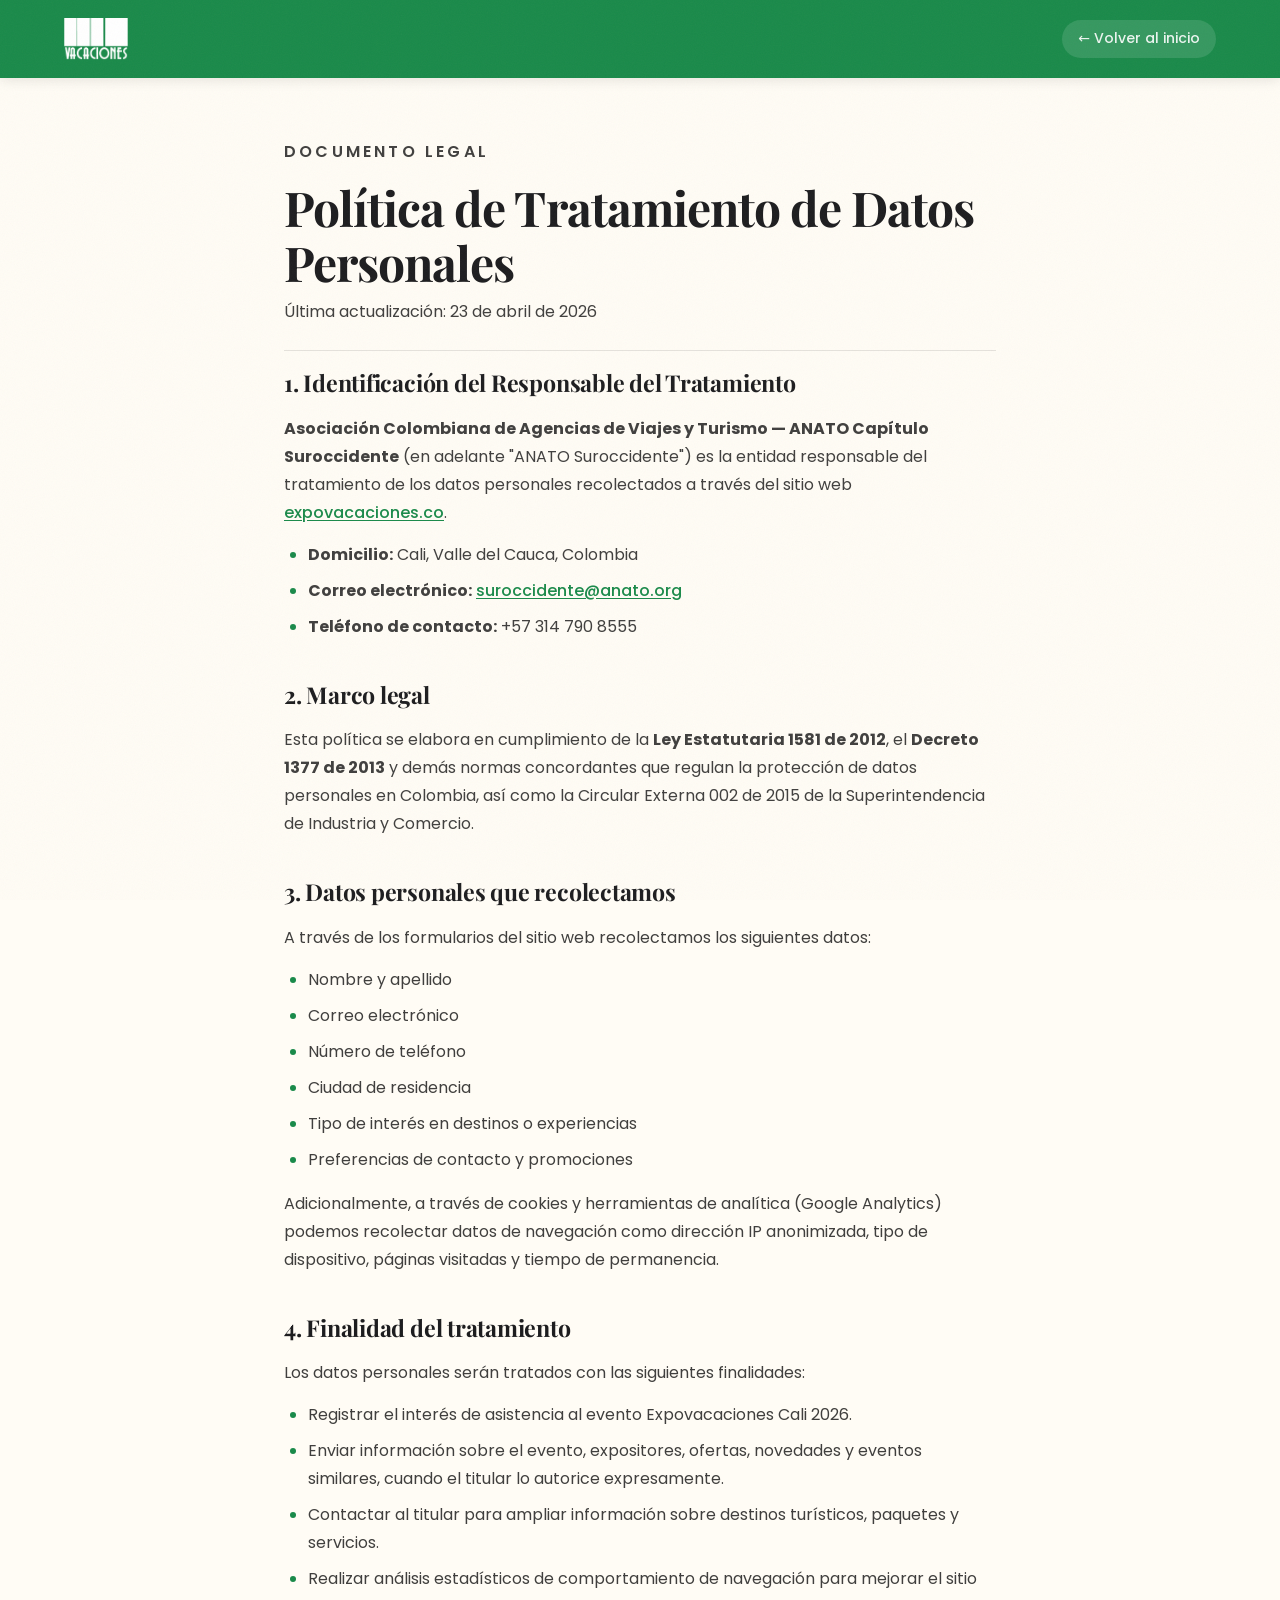
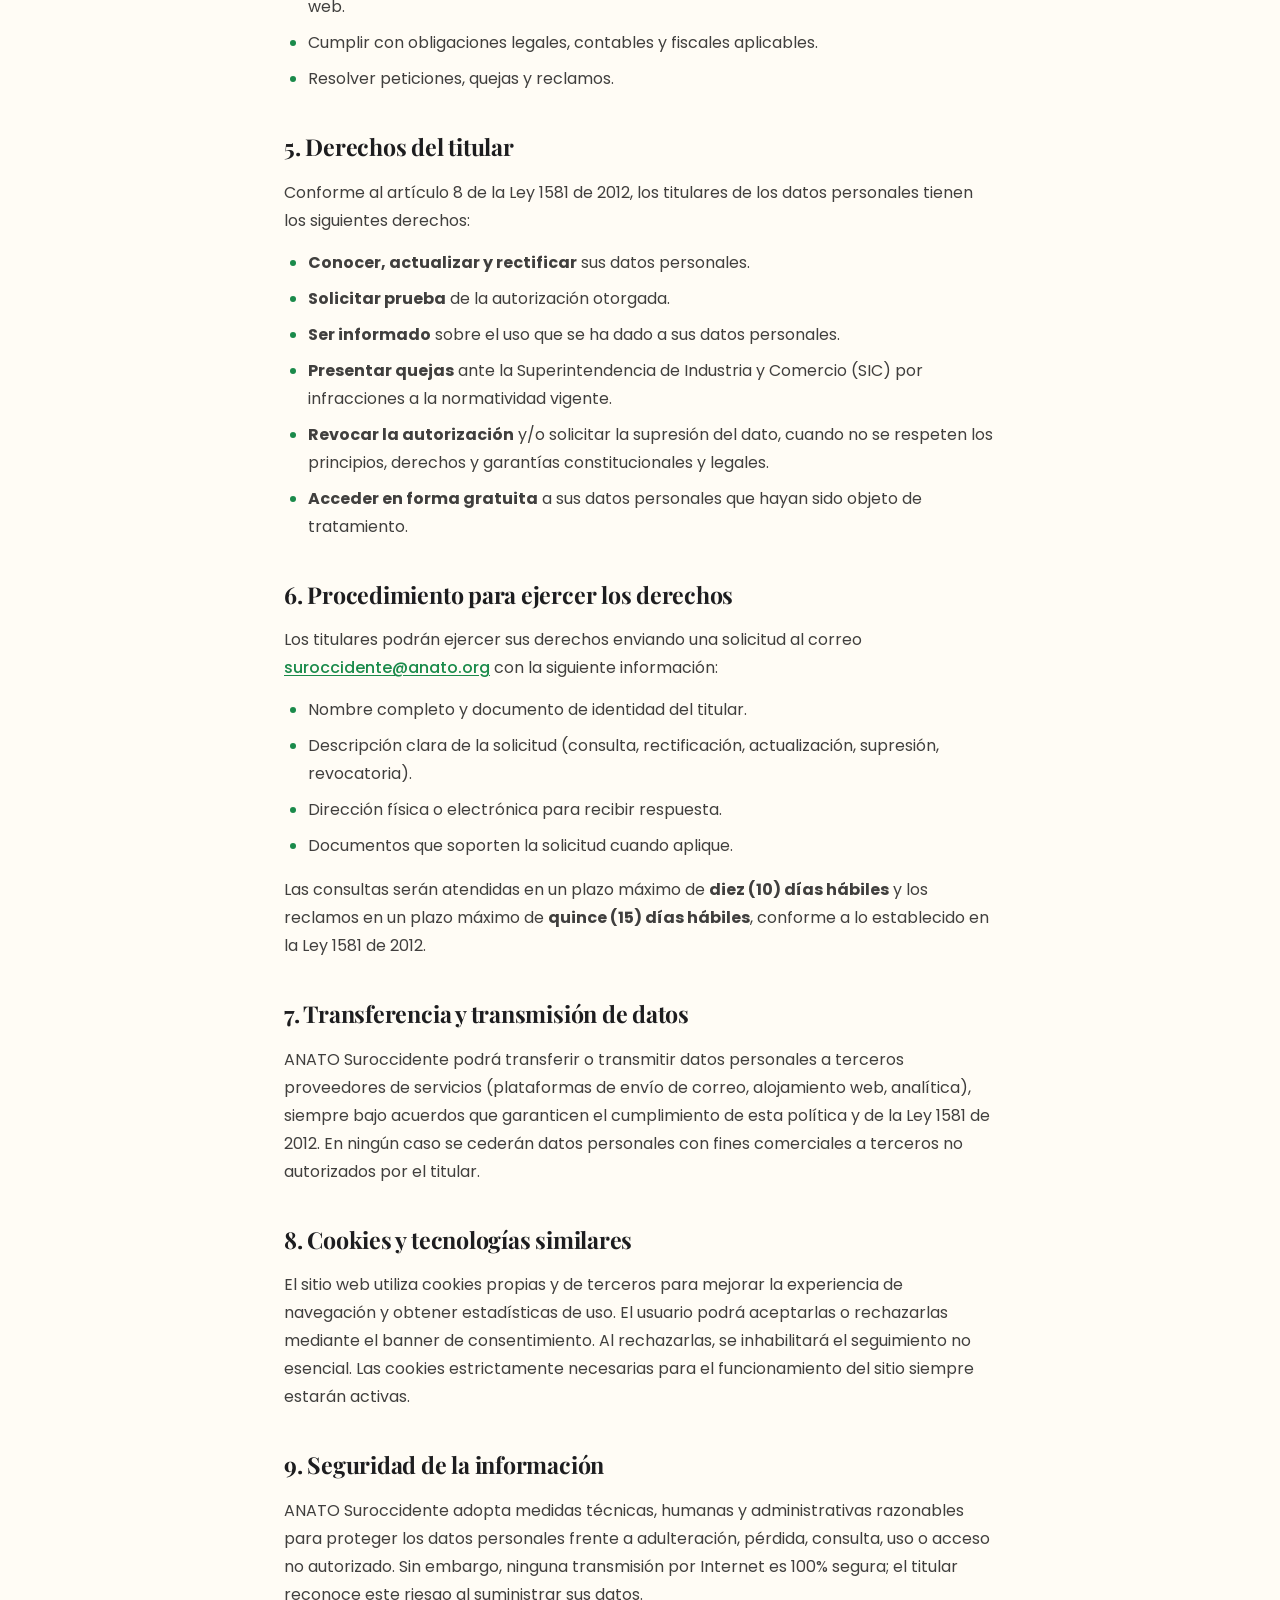
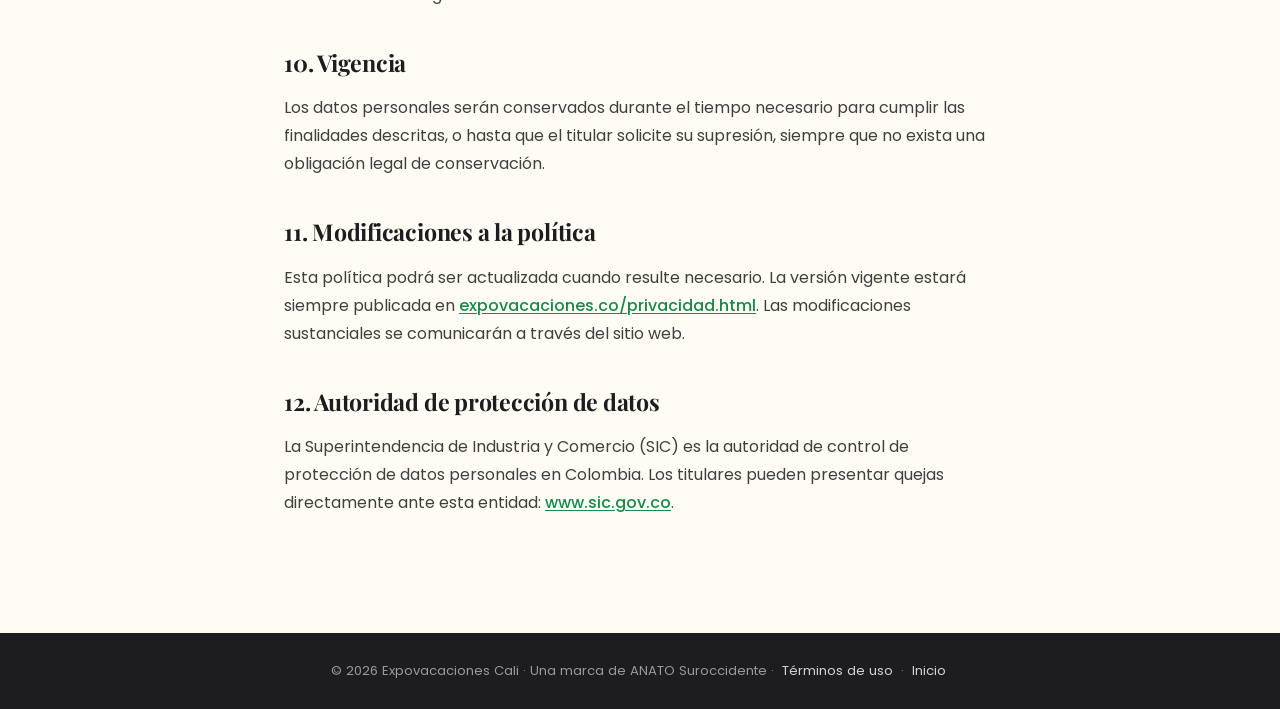
==== privacidad.html @ 3bdb22d4 "Commit 2/3: Páginas legales privacidad.html + terminos.html Páginas nuevas: - privacidad.html: Polít" ====
<!DOCTYPE html>
<html lang="es">
<head>
    <meta charset="UTF-8">
    <meta name="viewport" content="width=device-width, initial-scale=1.0">
    <title>Política de Privacidad · Expovacaciones Cali 2026</title>
    <meta name="description" content="Política de tratamiento de datos personales de Expovacaciones Cali 2026, conforme a la Ley 1581 de 2012 de Colombia.">
    <meta name="robots" content="index, follow">
    <link rel="canonical" href="https://expovacaciones.co/privacidad.html">
    <link rel="icon" type="image/png" href="assets/expovacaciones-logo.png">
    <link rel="preconnect" href="https://fonts.googleapis.com">
    <link rel="preconnect" href="https://fonts.gstatic.com" crossorigin>
    <link href="https://fonts.googleapis.com/css2?family=Poppins:wght@300;400;500;600;700;800&family=Playfair+Display:ital,wght@0,400;0,700;1,400&display=swap" rel="stylesheet">
    <link rel="stylesheet" href="styles.css">
</head>
<body class="legal-page">
    <header class="legal-header">
        <div class="container legal-header__inner">
            <a href="/" class="legal-header__logo">
                <picture>
                    <source srcset="assets/expovacaciones-logo-blanco.webp" type="image/webp">
                    <img src="assets/expovacaciones-logo-blanco.png" alt="Expovacaciones" height="48">
                </picture>
            </a>
            <a href="/" class="legal-header__back">← Volver al inicio</a>
        </div>
    </header>

    <main class="legal-main">
        <div class="container legal-container">
            <p class="legal-eyebrow">Documento legal</p>
            <h1>Política de Tratamiento de Datos Personales</h1>
            <p class="legal-updated">Última actualización: 23 de abril de 2026</p>

            <section>
                <h2>1. Identificación del Responsable del Tratamiento</h2>
                <p><strong>Asociación Colombiana de Agencias de Viajes y Turismo — ANATO Capítulo Suroccidente</strong> (en adelante "ANATO Suroccidente") es la entidad responsable del tratamiento de los datos personales recolectados a través del sitio web <a href="https://expovacaciones.co">expovacaciones.co</a>.</p>
                <ul class="legal-list">
                    <li><strong>Domicilio:</strong> Cali, Valle del Cauca, Colombia</li>
                    <li><strong>Correo electrónico:</strong> <a href="mailto:suroccidente@anato.org">suroccidente@anato.org</a></li>
                    <li><strong>Teléfono de contacto:</strong> +57 314 790 8555</li>
                </ul>
            </section>

            <section>
                <h2>2. Marco legal</h2>
                <p>Esta política se elabora en cumplimiento de la <strong>Ley Estatutaria 1581 de 2012</strong>, el <strong>Decreto 1377 de 2013</strong> y demás normas concordantes que regulan la protección de datos personales en Colombia, así como la Circular Externa 002 de 2015 de la Superintendencia de Industria y Comercio.</p>
            </section>

            <section>
                <h2>3. Datos personales que recolectamos</h2>
                <p>A través de los formularios del sitio web recolectamos los siguientes datos:</p>
                <ul class="legal-list">
                    <li>Nombre y apellido</li>
                    <li>Correo electrónico</li>
                    <li>Número de teléfono</li>
                    <li>Ciudad de residencia</li>
                    <li>Tipo de interés en destinos o experiencias</li>
                    <li>Preferencias de contacto y promociones</li>
                </ul>
                <p>Adicionalmente, a través de cookies y herramientas de analítica (Google Analytics) podemos recolectar datos de navegación como dirección IP anonimizada, tipo de dispositivo, páginas visitadas y tiempo de permanencia.</p>
            </section>

            <section>
                <h2>4. Finalidad del tratamiento</h2>
                <p>Los datos personales serán tratados con las siguientes finalidades:</p>
                <ul class="legal-list">
                    <li>Registrar el interés de asistencia al evento Expovacaciones Cali 2026.</li>
                    <li>Enviar información sobre el evento, expositores, ofertas, novedades y eventos similares, cuando el titular lo autorice expresamente.</li>
                    <li>Contactar al titular para ampliar información sobre destinos turísticos, paquetes y servicios.</li>
                    <li>Realizar análisis estadísticos de comportamiento de navegación para mejorar el sitio web.</li>
                    <li>Cumplir con obligaciones legales, contables y fiscales aplicables.</li>
                    <li>Resolver peticiones, quejas y reclamos.</li>
                </ul>
            </section>

            <section>
                <h2>5. Derechos del titular</h2>
                <p>Conforme al artículo 8 de la Ley 1581 de 2012, los titulares de los datos personales tienen los siguientes derechos:</p>
                <ul class="legal-list">
                    <li><strong>Conocer, actualizar y rectificar</strong> sus datos personales.</li>
                    <li><strong>Solicitar prueba</strong> de la autorización otorgada.</li>
                    <li><strong>Ser informado</strong> sobre el uso que se ha dado a sus datos personales.</li>
                    <li><strong>Presentar quejas</strong> ante la Superintendencia de Industria y Comercio (SIC) por infracciones a la normatividad vigente.</li>
                    <li><strong>Revocar la autorización</strong> y/o solicitar la supresión del dato, cuando no se respeten los principios, derechos y garantías constitucionales y legales.</li>
                    <li><strong>Acceder en forma gratuita</strong> a sus datos personales que hayan sido objeto de tratamiento.</li>
                </ul>
            </section>

            <section>
                <h2>6. Procedimiento para ejercer los derechos</h2>
                <p>Los titulares podrán ejercer sus derechos enviando una solicitud al correo <a href="mailto:suroccidente@anato.org">suroccidente@anato.org</a> con la siguiente información:</p>
                <ul class="legal-list">
                    <li>Nombre completo y documento de identidad del titular.</li>
                    <li>Descripción clara de la solicitud (consulta, rectificación, actualización, supresión, revocatoria).</li>
                    <li>Dirección física o electrónica para recibir respuesta.</li>
                    <li>Documentos que soporten la solicitud cuando aplique.</li>
                </ul>
                <p>Las consultas serán atendidas en un plazo máximo de <strong>diez (10) días hábiles</strong> y los reclamos en un plazo máximo de <strong>quince (15) días hábiles</strong>, conforme a lo establecido en la Ley 1581 de 2012.</p>
            </section>

            <section>
                <h2>7. Transferencia y transmisión de datos</h2>
                <p>ANATO Suroccidente podrá transferir o transmitir datos personales a terceros proveedores de servicios (plataformas de envío de correo, alojamiento web, analítica), siempre bajo acuerdos que garanticen el cumplimiento de esta política y de la Ley 1581 de 2012. En ningún caso se cederán datos personales con fines comerciales a terceros no autorizados por el titular.</p>
            </section>

            <section>
                <h2>8. Cookies y tecnologías similares</h2>
                <p>El sitio web utiliza cookies propias y de terceros para mejorar la experiencia de navegación y obtener estadísticas de uso. El usuario podrá aceptarlas o rechazarlas mediante el banner de consentimiento. Al rechazarlas, se inhabilitará el seguimiento no esencial. Las cookies estrictamente necesarias para el funcionamiento del sitio siempre estarán activas.</p>
            </section>

            <section>
                <h2>9. Seguridad de la información</h2>
                <p>ANATO Suroccidente adopta medidas técnicas, humanas y administrativas razonables para proteger los datos personales frente a adulteración, pérdida, consulta, uso o acceso no autorizado. Sin embargo, ninguna transmisión por Internet es 100% segura; el titular reconoce este riesgo al suministrar sus datos.</p>
            </section>

            <section>
                <h2>10. Vigencia</h2>
                <p>Los datos personales serán conservados durante el tiempo necesario para cumplir las finalidades descritas, o hasta que el titular solicite su supresión, siempre que no exista una obligación legal de conservación.</p>
            </section>

            <section>
                <h2>11. Modificaciones a la política</h2>
                <p>Esta política podrá ser actualizada cuando resulte necesario. La versión vigente estará siempre publicada en <a href="https://expovacaciones.co/privacidad.html">expovacaciones.co/privacidad.html</a>. Las modificaciones sustanciales se comunicarán a través del sitio web.</p>
            </section>

            <section>
                <h2>12. Autoridad de protección de datos</h2>
                <p>La Superintendencia de Industria y Comercio (SIC) es la autoridad de control de protección de datos personales en Colombia. Los titulares pueden presentar quejas directamente ante esta entidad: <a href="https://www.sic.gov.co" target="_blank" rel="noopener">www.sic.gov.co</a>.</p>
            </section>
        </div>
    </main>

    <footer class="legal-footer">
        <div class="container">
            <p>&copy; 2026 Expovacaciones Cali · Una marca de ANATO Suroccidente · <a href="terminos.html">Términos de uso</a> · <a href="/">Inicio</a></p>
        </div>
    </footer>
</body>
</html>
---- styles.css ----
/* ============================================
   EXPOVACACIONES CALI 2026
   Brand Colors: #2c3d6b #f9167e #eab818 #545453
   ============================================ */

:root {
    /* ExpoVacaciones 2026 Brand Palette — Tropical, vibrant, vacation-inspired */
    --brand-azul: #2c3d6b;
    --brand-magenta: #f9167e;
    --brand-amarillo: #eab818;
    --brand-gris: #545453;
    --brand-verde: #1a8a4a;
    --brand-naranja: #F28C28;
    /* Functional aliases */
    --midnight: #1A1A1C;
    --midnight-light: #2C2C2E;
    --gold: var(--brand-amarillo);
    --gold-light: #f0cc4a;
    --gold-dark: #c99a10;
    --magenta: var(--brand-magenta);
    --magenta-dark: #d01068;
    --coral: var(--brand-naranja);
    --ocean-blue: var(--brand-azul);
    --turquoise: #30D5C8;
    --sunset-orange: var(--brand-naranja);
    --verde: var(--brand-verde);
    --verde-dark: #14703c;
    --verde-light: #22a85c;
    --gris: rgba(0,0,0,0.55);
    --gris-light: rgba(0,0,0,0.35);
    /* Legacy aliases */
    --azul: var(--brand-azul);
    --azul-dark: #1e2c52;
    --azul-light: #3d5290;
    --amarillo: var(--brand-amarillo);
    --amarillo-dark: var(--gold-dark);
    --teal: var(--turquoise);
    --teal-dark: #28B5A9;
    --teal-light: #5CE6DA;
    --sand: #FFF8EE;
    --sand-dark: #F5EDE3;
    --ocean: var(--brand-azul);
    --ocean-light: var(--azul-light);
    --seafoam: #F0F4F3;
    --palm: var(--verde);
    --sunset: var(--brand-naranja);
    --lagoon: var(--ocean-blue);
    --tropics: var(--brand-azul);
    /* Base */
    --blanco: #FFFFFF;
    --offwhite: #FFFCF5;
    --cream: #FFFDF8;
    --negro: #1D1D1F;
    --radius: 16px;
    --radius-lg: 20px;
    --shadow: 0 1px 3px rgba(0,0,0,0.08), 0 1px 2px rgba(0,0,0,0.04);
    --shadow-lg: 0 4px 12px rgba(0,0,0,0.08), 0 1px 3px rgba(0,0,0,0.04);
    --shadow-xl: 0 12px 40px rgba(0,0,0,0.12), 0 4px 12px rgba(0,0,0,0.06);
    --transition: 0.3s cubic-bezier(0.25, 0.1, 0.25, 1);
    --transition-spring: 0.5s cubic-bezier(0.175, 0.885, 0.32, 1.275);
    --glass-bg: rgba(255, 255, 255, 0.72);
    --glass-border: 0.5px solid rgba(255, 255, 255, 0.18);
    --glass-blur: blur(20px) saturate(180%);
    --glass-dark: rgba(30, 30, 30, 0.72);
    --glow-magenta: 0 0 20px rgba(249, 22, 126, 0.3);
    --glow-teal: 0 0 20px rgba(48, 213, 200, 0.3);
}

/* RESET */
*, *::before, *::after {
    margin: 0;
    padding: 0;
    box-sizing: border-box;
}

html {
    scroll-padding-top: 80px;
}

/* ===== Typing animation (slogan) ===== */
.typing {
    position: relative;
}

.typing-cursor {
    display: inline-block;
    margin-left: 3px;
    font-weight: 300;
    color: currentColor;
    animation: cursorBlink 0.9s steps(2, start) infinite;
}

.typing-cursor--done {
    animation: cursorBlink 0.9s steps(2, start) infinite;
    opacity: 0.65;
}

@keyframes cursorBlink {
    to { opacity: 0; }
}

/* ===== Split text letter reveal ===== */
.split-char {
    display: inline-block;
    opacity: 0;
    transform: translateY(0.5em);
    filter: blur(6px);
    transition: opacity 0.55s cubic-bezier(0.22, 1, 0.36, 1),
                transform 0.7s cubic-bezier(0.22, 1, 0.36, 1),
                filter 0.4s ease;
    will-change: opacity, transform, filter;
}

.split-char.split-space {
    width: 0.25em;
}

.split-ready .split-char.visible {
    opacity: 1;
    transform: translateY(0) rotateX(0);
    filter: blur(0);
}

@media (prefers-reduced-motion: reduce) {
    .split-char {
        opacity: 1 !important;
        transform: none !important;
        filter: none !important;
    }
}

/* ===== Clip-path image reveal on scroll ===== */
.clip-reveal {
    clip-path: polygon(0 100%, 100% 100%, 100% 100%, 0 100%);
    transition: clip-path 1s cubic-bezier(0.76, 0, 0.24, 1);
}

.clip-reveal.visible {
    clip-path: polygon(0 0, 100% 0, 100% 100%, 0 100%);
}

@media (prefers-reduced-motion: reduce) {
    .clip-reveal { clip-path: none; }
}

/* ===== Testimonials ===== */
.testimonials {
    padding: 120px 0;
    background: linear-gradient(180deg, #fcfaf5 0%, #f9f3e9 100%);
    position: relative;
    overflow: hidden;
}

.testimonials::before {
    content: '';
    position: absolute;
    top: -20%;
    left: -10%;
    width: 500px;
    height: 500px;
    background: radial-gradient(circle, rgba(26, 138, 74, 0.06) 0%, transparent 65%);
    border-radius: 50%;
    pointer-events: none;
}

.testimonials::after {
    content: '';
    position: absolute;
    bottom: -20%;
    right: -10%;
    width: 500px;
    height: 500px;
    background: radial-gradient(circle, rgba(249, 22, 126, 0.05) 0%, transparent 65%);
    border-radius: 50%;
    pointer-events: none;
}

.testimonials .section-header__title em {
    font-family: 'Playfair Display', serif;
    font-style: italic;
    font-weight: 700;
    color: var(--brand-verde);
}

.testimonials__grid {
    display: grid;
    grid-template-columns: repeat(3, 1fr);
    gap: 28px;
    max-width: 1100px;
    margin: 0 auto;
}

.testimonial {
    background: #fff;
    border: 0.5px solid rgba(0, 0, 0, 0.05);
    border-radius: var(--radius-lg);
    padding: 32px;
    box-shadow: 0 4px 24px rgba(0, 0, 0, 0.04);
    display: flex;
    flex-direction: column;
    gap: 20px;
    position: relative;
    transition: transform 0.35s ease, box-shadow 0.35s ease;
}

.testimonial:hover {
    transform: translateY(-6px);
    box-shadow: 0 16px 50px rgba(0, 0, 0, 0.1);
}

.testimonial--featured {
    background: linear-gradient(165deg, var(--brand-verde) 0%, #14703c 100%);
    color: #fff;
    border: none;
    box-shadow: 0 12px 40px rgba(26, 138, 74, 0.25);
}

.testimonial--featured .testimonial__quote {
    color: rgba(255, 255, 255, 0.95);
}

.testimonial--featured .testimonial__info strong {
    color: #fff;
}

.testimonial--featured .testimonial__info span {
    color: rgba(255, 255, 255, 0.7);
}

.testimonial__stars {
    display: flex;
    gap: 2px;
    color: var(--brand-amarillo);
}

.testimonial--featured .testimonial__stars {
    color: #ffd84a;
}

.testimonial__quote {
    font-family: 'Playfair Display', serif;
    font-size: 1.08rem;
    line-height: 1.55;
    color: var(--negro);
    font-weight: 400;
    flex: 1;
    font-style: italic;
    position: relative;
}

.testimonial__quote::before {
    content: '"';
    font-size: 3.5rem;
    line-height: 0.8;
    color: var(--brand-verde);
    position: absolute;
    top: -10px;
    left: -6px;
    opacity: 0.25;
    font-family: 'Playfair Display', serif;
}

.testimonial--featured .testimonial__quote::before {
    color: var(--brand-amarillo);
    opacity: 0.4;
}

.testimonial__author {
    display: flex;
    align-items: center;
    gap: 14px;
    padding-top: 18px;
    border-top: 0.5px solid rgba(0, 0, 0, 0.08);
}

.testimonial--featured .testimonial__author {
    border-top-color: rgba(255, 255, 255, 0.18);
}

.testimonial__avatar {
    flex-shrink: 0;
    width: 48px;
    height: 48px;
    border-radius: 50%;
    display: inline-flex;
    align-items: center;
    justify-content: center;
    color: #fff;
    font-weight: 700;
    font-size: 1rem;
    letter-spacing: 0.02em;
    box-shadow: 0 2px 8px rgba(0, 0, 0, 0.15);
}

.testimonial__info {
    display: flex;
    flex-direction: column;
    gap: 2px;
}

.testimonial__info strong {
    font-size: 0.95rem;
    font-weight: 700;
    color: var(--negro);
    letter-spacing: -0.01em;
}

.testimonial__info span {
    font-size: 0.8rem;
    color: var(--gris);
}

@media (max-width: 1024px) {
    .testimonials {
        padding: 80px 0;
    }
    .testimonials__grid {
        grid-template-columns: 1fr;
        max-width: 540px;
        gap: 20px;
    }
}

@media (max-width: 480px) {
    .testimonials {
        padding: 60px 0;
    }
    .testimonial {
        padding: 24px 22px;
    }
    .testimonial__quote {
        font-size: 1rem;
    }
}

/* ===== Lightbox (gallery zoom) ===== */
.lightbox {
    position: fixed;
    inset: 0;
    z-index: 10001;
    background: rgba(10, 12, 20, 0.92);
    backdrop-filter: blur(16px) saturate(150%);
    -webkit-backdrop-filter: blur(16px) saturate(150%);
    display: flex;
    align-items: center;
    justify-content: center;
    opacity: 0;
    pointer-events: none;
    transition: opacity 0.35s cubic-bezier(0.22, 1, 0.36, 1);
}

.lightbox.open {
    opacity: 1;
    pointer-events: auto;
}

.lightbox__content {
    max-width: 92vw;
    max-height: 82vh;
    display: flex;
    align-items: center;
    justify-content: center;
}

.lightbox__image {
    max-width: 100%;
    max-height: 82vh;
    width: auto;
    height: auto;
    display: block;
    border-radius: 8px;
    box-shadow: 0 24px 80px rgba(0, 0, 0, 0.5);
    opacity: 0;
    transform: scale(0.96);
    transition: opacity 0.35s ease, transform 0.4s cubic-bezier(0.22, 1, 0.36, 1);
}

.lightbox.open .lightbox__image {
    opacity: 1;
    transform: scale(1);
}

.lightbox__close,
.lightbox__nav {
    position: absolute;
    background: rgba(255, 255, 255, 0.12);
    backdrop-filter: blur(12px);
    -webkit-backdrop-filter: blur(12px);
    border: 0.5px solid rgba(255, 255, 255, 0.18);
    color: #fff;
    border-radius: 50%;
    display: inline-flex;
    align-items: center;
    justify-content: center;
    cursor: pointer;
    transition: background 0.2s ease, transform 0.2s ease;
    padding: 0;
}

.lightbox__close:hover,
.lightbox__nav:hover {
    background: rgba(255, 255, 255, 0.22);
    transform: scale(1.08);
}

.lightbox__close {
    top: 20px;
    right: 20px;
    width: 48px;
    height: 48px;
}

.lightbox__nav {
    top: 50%;
    transform: translateY(-50%);
    width: 56px;
    height: 56px;
}

.lightbox__nav:hover {
    transform: translateY(-50%) scale(1.08);
}

.lightbox__nav--prev { left: 24px; }
.lightbox__nav--next { right: 24px; }

.lightbox__counter {
    position: absolute;
    bottom: 24px;
    left: 50%;
    transform: translateX(-50%);
    color: rgba(255, 255, 255, 0.75);
    font-size: 0.85rem;
    font-weight: 500;
    letter-spacing: 0.05em;
    padding: 8px 16px;
    background: rgba(255, 255, 255, 0.08);
    border-radius: 100px;
    backdrop-filter: blur(12px);
    -webkit-backdrop-filter: blur(12px);
}

.gallery__item {
    cursor: zoom-in;
}

@media (max-width: 768px) {
    .lightbox__close {
        top: 16px;
        right: 16px;
        width: 42px;
        height: 42px;
    }
    .lightbox__nav {
        width: 44px;
        height: 44px;
    }
    .lightbox__nav--prev { left: 12px; }
    .lightbox__nav--next { right: 12px; }
    .lightbox__counter {
        bottom: 16px;
        font-size: 0.78rem;
    }
}

/* ===== Sticky CTA bottom bar (mobile only) ===== */
.sticky-cta {
    position: fixed;
    bottom: 0;
    left: 0;
    right: 0;
    padding: 10px 12px calc(10px + env(safe-area-inset-bottom, 0px));
    background: rgba(255, 255, 255, 0.96);
    backdrop-filter: blur(24px) saturate(180%);
    -webkit-backdrop-filter: blur(24px) saturate(180%);
    border-top: 0.5px solid rgba(0, 0, 0, 0.08);
    box-shadow: 0 -6px 24px rgba(0, 0, 0, 0.08);
    display: flex;
    gap: 10px;
    z-index: 998;
    transform: translateY(100%);
    transition: transform 0.4s cubic-bezier(0.22, 1, 0.36, 1);
}

.sticky-cta.visible {
    transform: translateY(0);
}

.sticky-cta__primary {
    flex: 1;
    display: inline-flex;
    align-items: center;
    justify-content: center;
    gap: 8px;
    padding: 14px 18px;
    background: var(--brand-verde);
    color: #fff;
    font-weight: 700;
    font-size: 0.95rem;
    border-radius: 980px;
    letter-spacing: -0.01em;
    box-shadow: 0 4px 14px rgba(26, 138, 74, 0.35);
    transition: transform 0.15s ease;
}

.sticky-cta__primary:active {
    transform: scale(0.97);
}

.sticky-cta__wa {
    flex-shrink: 0;
    width: 48px;
    height: 48px;
    display: inline-flex;
    align-items: center;
    justify-content: center;
    background: #25D366;
    color: #fff;
    border-radius: 50%;
    transition: transform 0.15s ease;
    box-shadow: 0 4px 14px rgba(37, 211, 102, 0.35);
}

.sticky-cta__wa:active {
    transform: scale(0.92);
}

@media (min-width: 1024px) {
    .sticky-cta { display: none; }
}

/* Hide WhatsApp float when sticky bar is visible (mobile) */
@media (max-width: 1023px) {
    body.sticky-cta-active .whatsapp-float {
        transform: scale(0);
        opacity: 0;
        pointer-events: none;
    }
}

/* ===== Stories: Sticky Scroll Storytelling ===== */
.stories {
    padding: 120px 0;
    background: linear-gradient(180deg, #fcfaf5 0%, #f7f2e8 50%, #f2ede0 100%);
    position: relative;
    overflow: hidden;
}

.stories::before {
    content: '';
    position: absolute;
    top: -30%;
    right: -10%;
    width: 600px;
    height: 600px;
    background: radial-gradient(circle, rgba(242, 140, 40, 0.08) 0%, transparent 65%);
    border-radius: 50%;
    pointer-events: none;
}

.stories__header {
    text-align: center;
    margin-bottom: 80px;
    max-width: 720px;
    margin-left: auto;
    margin-right: auto;
}

.stories__header .section-header__tag {
    display: inline-block;
}

.stories__header .section-header__title em {
    font-family: 'Playfair Display', serif;
    font-style: italic;
    font-weight: 700;
    color: var(--brand-verde);
}

.stories__grid {
    display: grid;
    grid-template-columns: 1fr 1fr;
    gap: 80px;
    align-items: stretch;
    min-height: 540px;
}

.stories__text {
    position: relative;
    min-height: 420px;
    display: flex;
    align-items: center;
}

.story {
    position: absolute;
    inset: 0;
    opacity: 0;
    transform: translateY(16px);
    transition: opacity 0.65s cubic-bezier(0.22, 1, 0.36, 1),
                transform 0.65s cubic-bezier(0.22, 1, 0.36, 1);
    pointer-events: none;
    display: flex;
    flex-direction: column;
    justify-content: center;
}

.story.active {
    opacity: 1;
    transform: translateY(0);
    pointer-events: auto;
}

.story__num {
    font-family: 'Playfair Display', serif;
    font-size: 0.82rem;
    font-weight: 700;
    letter-spacing: 0.15em;
    color: var(--brand-verde);
    text-transform: uppercase;
    display: inline-block;
    margin-bottom: 12px;
    padding: 6px 14px;
    background: rgba(26, 138, 74, 0.1);
    border-radius: 980px;
}

.story__title {
    font-family: 'Playfair Display', serif;
    font-size: clamp(2.4rem, 4.5vw, 3.4rem);
    font-weight: 700;
    color: var(--negro);
    line-height: 1.1;
    margin-bottom: 18px;
    letter-spacing: -0.02em;
}

.story__desc {
    font-size: 1.08rem;
    color: var(--gris);
    line-height: 1.75;
    max-width: 480px;
}

.stories__visual {
    position: relative;
    min-height: 540px;
}

.stories__sticky {
    position: relative;
    height: 100%;
    min-height: 540px;
    border-radius: var(--radius-lg);
    overflow: hidden;
    box-shadow: 0 20px 60px rgba(0, 0, 0, 0.15);
    background: #0a1628;
}

.stories__img {
    position: absolute;
    inset: 0;
    opacity: 0;
    background-size: cover;
    background-position: center;
    background-repeat: no-repeat;
    transition: opacity 0.9s cubic-bezier(0.22, 1, 0.36, 1);
}

.stories__img.visible {
    opacity: 1;
}

.stories__img::after {
    content: '';
    position: absolute;
    inset: 0;
    background: linear-gradient(180deg, transparent 40%, rgba(0, 0, 0, 0.25) 100%);
    pointer-events: none;
}

.stories__progress {
    position: absolute;
    bottom: 28px;
    left: 50%;
    transform: translateX(-50%);
    display: flex;
    gap: 10px;
    z-index: 2;
}

.stories__progress-dot {
    width: 8px;
    height: 8px;
    border-radius: 50%;
    background: rgba(255, 255, 255, 0.4);
    transition: all 0.4s cubic-bezier(0.22, 1, 0.36, 1);
    cursor: pointer;
    border: none;
    padding: 0;
}

.stories__progress-dot:hover {
    background: rgba(255, 255, 255, 0.7);
}

.stories__progress-dot.active {
    width: 32px;
    border-radius: 4px;
    background: #fff;
    box-shadow: 0 2px 8px rgba(0, 0, 0, 0.3);
}

@media (max-width: 1024px) {
    .stories {
        padding: 80px 0;
    }

    .stories__header {
        margin-bottom: 40px;
    }

    .stories__grid {
        grid-template-columns: 1fr;
        gap: 28px;
        min-height: 0;
    }

    .stories__visual {
        order: 1;
        min-height: 0;
    }

    .stories__sticky {
        min-height: 320px;
        height: 320px;
    }

    .stories__text {
        order: 2;
        min-height: 260px;
    }
}

@media (max-width: 480px) {
    .stories {
        padding: 48px 0;
    }

    .stories__sticky {
        min-height: 240px;
        height: 240px;
    }

    .stories__text {
        min-height: 220px;
    }

    .story__title {
        font-size: 1.8rem;
    }

    .story__desc {
        font-size: 0.95rem;
    }
}

/* ===== Hero multi-layer parallax ===== */
.hero__parallax-layer {
    position: absolute;
    left: 0;
    right: 0;
    pointer-events: none;
    z-index: 4;
    will-change: transform;
}

.hero__parallax-waves {
    bottom: -2px;
    height: 140px;
    background: url("data:image/svg+xml,%3Csvg viewBox='0 0 1440 140' xmlns='http://www.w3.org/2000/svg' preserveAspectRatio='none'%3E%3Cpath fill='%23ffffff' fill-opacity='0.12' d='M0,80 C240,120 480,40 720,80 C960,120 1200,40 1440,80 L1440,140 L0,140 Z'/%3E%3Cpath fill='%23ffffff' fill-opacity='0.18' d='M0,100 C240,140 480,60 720,100 C960,140 1200,60 1440,100 L1440,140 L0,140 Z'/%3E%3Cpath fill='%23ffffff' fill-opacity='0.25' d='M0,120 C240,130 480,100 720,120 C960,140 1200,100 1440,120 L1440,140 L0,140 Z'/%3E%3C/svg%3E") center bottom / 100% 140px no-repeat;
}

.hero__particles {
    position: absolute;
    inset: 0;
    pointer-events: none;
    overflow: hidden;
    z-index: 4;
}

/* Airplane animation in hero */
.hero__airplane {
    position: absolute;
    top: 22%;
    left: -180px;
    z-index: 4;
    pointer-events: none;
    animation: airplaneFly 22s linear infinite;
    animation-delay: 3s;
    filter: drop-shadow(0 2px 6px rgba(0, 0, 0, 0.4));
}

.hero__airplane-trail {
    position: absolute;
    top: 50%;
    right: 100%;
    width: 260px;
    height: 80px;
    transform: translateY(-50%) translateX(30px);
}

.hero__airplane-icon {
    color: #fff;
    transform: rotate(30deg);
    display: block;
}

@keyframes airplaneFly {
    0% {
        transform: translate(0, 0);
        opacity: 0;
    }
    8% {
        opacity: 0.85;
    }
    50% {
        transform: translate(55vw, -50px);
    }
    92% {
        opacity: 0.85;
    }
    100% {
        transform: translate(calc(100vw + 260px), -110px);
        opacity: 0;
    }
}

@media (max-width: 768px) {
    .hero__airplane {
        top: 14%;
        animation-duration: 18s;
    }
    .hero__airplane-icon {
        width: 28px;
        height: 28px;
    }
    .hero__airplane-trail {
        width: 180px;
    }
}

@media (prefers-reduced-motion: reduce) {
    .hero__airplane { display: none; }
}

.hero__parallax-particle {
    position: absolute;
    top: 0;
    width: 3px;
    height: 3px;
    background: rgba(255, 255, 255, 0.6);
    border-radius: 50%;
    pointer-events: none;
    animation: particleFloat linear infinite;
    box-shadow: 0 0 6px rgba(255, 255, 255, 0.4);
}

@keyframes particleFloat {
    0% {
        transform: translateY(100vh) scale(0);
        opacity: 0;
    }
    10% {
        opacity: 1;
        transform: translateY(90vh) scale(1);
    }
    90% {
        opacity: 0.8;
    }
    100% {
        transform: translateY(-10vh) scale(0.5);
        opacity: 0;
    }
}

/* ===== Custom cursor (desktop only) ===== */
.custom-cursor {
    position: fixed;
    top: 0;
    left: 0;
    width: 8px;
    height: 8px;
    background: #fff;
    border-radius: 50%;
    pointer-events: none;
    z-index: 10000;
    mix-blend-mode: difference;
    transition: width 0.25s cubic-bezier(0.22, 1, 0.36, 1),
                height 0.25s cubic-bezier(0.22, 1, 0.36, 1),
                background 0.2s ease,
                border 0.2s ease;
    will-change: transform;
}

.custom-cursor.hover {
    width: 44px;
    height: 44px;
    background: rgba(255, 255, 255, 0.08);
    border: 1px solid rgba(255, 255, 255, 0.9);
}

.custom-cursor.click {
    width: 24px;
    height: 24px;
}

@media (hover: none), (max-width: 1024px) {
    .custom-cursor { display: none !important; }
}

/* ===== Tilt 3D on cards ===== */
.tilt-3d {
    transform-style: preserve-3d;
    transition: transform 0.4s cubic-bezier(0.22, 1, 0.36, 1);
    will-change: transform;
}

.tilt-3d.tilting {
    transition: transform 0.08s linear;
}

@media (hover: none), (max-width: 1024px) {
    .tilt-3d { transform-style: flat; }
}

/* Lenis smooth scroll */
html.lenis, html.lenis body {
    height: auto;
}
.lenis.lenis-smooth {
    scroll-behavior: auto !important;
}
.lenis.lenis-smooth [data-lenis-prevent] {
    overscroll-behavior: contain;
}
.lenis.lenis-stopped {
    overflow: hidden;
}

body {
    font-family: -apple-system, BlinkMacSystemFont, 'SF Pro Text', 'Poppins', system-ui, sans-serif;
    color: rgba(0, 0, 0, 0.85);
    line-height: 1.53;
    background: var(--offwhite);
    overflow-x: hidden;
    position: relative;
    -webkit-font-smoothing: antialiased;
    -moz-osx-font-smoothing: grayscale;
}

/* Grain/Noise Texture Overlay */
body::before {
    content: '';
    position: fixed;
    inset: 0;
    z-index: 9999;
    pointer-events: none;
    opacity: 0.04;
    background-image: url("data:image/svg+xml,%3Csvg viewBox='0 0 256 256' xmlns='http://www.w3.org/2000/svg'%3E%3Cfilter id='noise'%3E%3CfeTurbulence type='fractalNoise' baseFrequency='0.9' numOctaves='4' stitchTiles='stitch'/%3E%3C/filter%3E%3Crect width='100%25' height='100%25' filter='url(%23noise)'/%3E%3C/svg%3E");
    background-repeat: repeat;
    background-size: 256px 256px;
}

img { max-width: 100%; display: block; }

img[loading="lazy"] {
    transition: opacity 0.4s ease;
}

a { text-decoration: none; color: inherit; }
ul { list-style: none; }

.container {
    max-width: 1200px;
    margin: 0 auto;
    padding: 0 24px;
}

/* ============================================
   BUTTONS
   ============================================ */
.btn {
    display: inline-flex;
    align-items: center;
    justify-content: center;
    gap: 8px;
    padding: 14px 28px;
    border-radius: 980px;
    font-family: -apple-system, BlinkMacSystemFont, 'SF Pro Text', 'Poppins', system-ui, sans-serif;
    font-size: 0.88rem;
    font-weight: 400;
    cursor: pointer;
    transition: all 0.2s ease;
    border: none;
    white-space: nowrap;
    letter-spacing: -0.01em;
    text-transform: none;
}

.btn--primary {
    background: var(--brand-verde);
    color: #fff;
    font-weight: 600;
    box-shadow: 0 2px 8px rgba(26,138,74,0.3);
    animation: none;
    position: relative;
    overflow: hidden;
    isolation: isolate;
}

.btn--primary::before {
    content: '';
    position: absolute;
    top: 0;
    left: -100%;
    width: 60%;
    height: 100%;
    background: linear-gradient(120deg, transparent 0%, rgba(255, 255, 255, 0.35) 50%, transparent 100%);
    animation: btnShimmer 4.5s cubic-bezier(0.4, 0, 0.2, 1) infinite;
    pointer-events: none;
    z-index: 1;
}

.btn--primary:hover {
    transform: scale(1.04);
    background: var(--verde-dark);
    box-shadow: 0 6px 20px rgba(26,138,74,0.35);
    animation: none;
}

@keyframes btnShimmer {
    0%, 20% { left: -100%; }
    50%, 100% { left: 180%; }
}

@media (prefers-reduced-motion: reduce) {
    .btn--primary::before { animation: none; }
}

.btn--primary:active {
    transform: scale(0.97);
    box-shadow: 0 1px 4px rgba(26,138,74,0.2);
}

.btn--outline {
    background: rgba(255,255,255,0.18);
    backdrop-filter: blur(12px) saturate(150%);
    -webkit-backdrop-filter: blur(12px) saturate(150%);
    color: #fff;
    border: 0.5px solid rgba(255,255,255,0.3);
}

.btn--outline:hover {
    background: rgba(255,255,255,0.28);
    transform: scale(1.04);
}

.btn--large {
    padding: 18px 40px;
    font-size: 1.1rem;
    font-weight: 700;
}

.btn--full {
    width: 100%;
}

/* ============================================
   LEGAL PAGES (privacidad, terminos)
   ============================================ */
.legal-page {
    background: var(--offwhite);
}

.legal-header {
    background: var(--brand-verde);
    padding: 18px 0;
    position: sticky;
    top: 0;
    z-index: 100;
    box-shadow: 0 2px 12px rgba(0, 0, 0, 0.1);
}

.legal-header__inner {
    display: flex;
    align-items: center;
    justify-content: space-between;
    gap: 20px;
}

.legal-header__logo img {
    height: 42px;
    width: auto;
    display: block;
}

.legal-header__back {
    color: rgba(255, 255, 255, 0.9);
    font-size: 0.88rem;
    font-weight: 500;
    padding: 8px 16px;
    border-radius: 100px;
    background: rgba(255, 255, 255, 0.12);
    transition: background 0.2s ease;
}

.legal-header__back:hover {
    background: rgba(255, 255, 255, 0.22);
    color: #fff;
}

.legal-main {
    padding: 60px 0 80px;
    min-height: calc(100vh - 180px);
}

.legal-container {
    max-width: 760px;
}

.legal-eyebrow {
    font-size: 0.72rem;
    font-weight: 600;
    text-transform: uppercase;
    letter-spacing: 0.2em;
    color: var(--brand-verde);
    margin-bottom: 16px;
}

.legal-main h1 {
    font-family: 'Playfair Display', serif;
    font-size: clamp(2rem, 4.5vw, 3rem);
    font-weight: 700;
    color: var(--negro);
    line-height: 1.15;
    letter-spacing: -0.02em;
    margin-bottom: 8px;
}

.legal-updated {
    font-size: 0.85rem;
    color: var(--gris-light);
    margin-bottom: 48px;
    padding-bottom: 24px;
    border-bottom: 0.5px solid rgba(0, 0, 0, 0.1);
}

.legal-main section {
    margin-bottom: 36px;
}

.legal-main h2 {
    font-family: 'Playfair Display', serif;
    font-size: 1.45rem;
    font-weight: 700;
    color: var(--negro);
    margin-bottom: 14px;
    letter-spacing: -0.01em;
}

.legal-main p {
    font-size: 1rem;
    color: rgba(0, 0, 0, 0.75);
    line-height: 1.75;
    margin-bottom: 14px;
}

.legal-main a {
    color: var(--brand-verde);
    text-decoration: underline;
    text-underline-offset: 2px;
    font-weight: 500;
}

.legal-main a:hover {
    color: var(--verde-dark);
}

.legal-list {
    list-style: disc;
    padding-left: 24px;
    margin-bottom: 16px;
}

.legal-list li {
    font-size: 1rem;
    color: rgba(0, 0, 0, 0.75);
    line-height: 1.75;
    margin-bottom: 8px;
}

.legal-list li::marker {
    color: var(--brand-verde);
}

.legal-footer {
    background: var(--negro);
    color: rgba(255, 255, 255, 0.55);
    padding: 28px 0;
    text-align: center;
    font-size: 0.82rem;
}

.legal-footer a {
    color: rgba(255, 255, 255, 0.8);
    text-decoration: none;
    margin: 0 4px;
    transition: color 0.2s ease;
}

.legal-footer a:hover {
    color: #fff;
    text-decoration: underline;
}

@media (max-width: 768px) {
    .legal-main {
        padding: 40px 0 60px;
    }
    .legal-main h2 {
        font-size: 1.25rem;
    }
    .legal-main p,
    .legal-list li {
        font-size: 0.95rem;
    }
    .legal-header__back {
        font-size: 0.78rem;
        padding: 6px 12px;
    }
}

/* ============================================
   COOKIE CONSENT BANNER (bottom)
   ============================================ */
.cookie-banner {
    position: fixed;
    left: 20px;
    right: 20px;
    bottom: 20px;
    z-index: 1100;
    max-width: 560px;
    margin-left: auto;
    margin-right: auto;
    background: rgba(255, 255, 255, 0.98);
    backdrop-filter: blur(20px) saturate(180%);
    -webkit-backdrop-filter: blur(20px) saturate(180%);
    border: 0.5px solid rgba(0, 0, 0, 0.08);
    border-radius: 18px;
    box-shadow: 0 20px 60px rgba(0, 0, 0, 0.15);
    padding: 20px 22px;
    transform: translateY(calc(100% + 40px));
    transition: transform 0.5s cubic-bezier(0.22, 1, 0.36, 1);
    pointer-events: none;
}

.cookie-banner.visible {
    transform: translateY(0);
    pointer-events: auto;
}

.cookie-banner__inner {
    display: flex;
    align-items: center;
    gap: 18px;
    flex-wrap: wrap;
}

.cookie-banner__text {
    flex: 1;
    min-width: 220px;
}

.cookie-banner__text strong {
    display: block;
    font-size: 0.95rem;
    font-weight: 700;
    color: var(--negro);
    margin-bottom: 4px;
    letter-spacing: -0.01em;
}

.cookie-banner__text p {
    font-size: 0.82rem;
    color: var(--gris);
    line-height: 1.5;
    margin: 0;
}

.cookie-banner__text a {
    color: var(--brand-verde);
    text-decoration: underline;
    text-underline-offset: 2px;
    font-weight: 500;
}

.cookie-banner__text a:hover {
    color: var(--verde-dark);
}

.cookie-banner__actions {
    display: flex;
    gap: 8px;
    flex-shrink: 0;
}

.cookie-banner__btn {
    padding: 9px 18px;
    border-radius: 100px;
    font-size: 0.82rem;
    font-weight: 600;
    cursor: pointer;
    border: none;
    letter-spacing: -0.01em;
    transition: background 0.2s ease, transform 0.15s ease;
    font-family: inherit;
}

.cookie-banner__btn--reject {
    background: rgba(0, 0, 0, 0.06);
    color: var(--negro);
}

.cookie-banner__btn--reject:hover {
    background: rgba(0, 0, 0, 0.1);
}

.cookie-banner__btn--accept {
    background: var(--brand-verde);
    color: #fff;
}

.cookie-banner__btn--accept:hover {
    background: var(--verde-dark);
    transform: scale(1.03);
}

.cookie-banner__btn:active {
    transform: scale(0.96);
}

@media (max-width: 768px) {
    .cookie-banner {
        left: 12px;
        right: 12px;
        bottom: 12px;
        padding: 16px 18px;
    }
    .cookie-banner__inner {
        gap: 14px;
    }
    .cookie-banner__actions {
        width: 100%;
        justify-content: flex-end;
    }
}

@media (max-width: 480px) {
    .cookie-banner {
        padding: 14px 16px;
        border-radius: 14px;
    }
    .cookie-banner__text p {
        font-size: 0.78rem;
    }
    .cookie-banner__btn {
        padding: 8px 14px;
        font-size: 0.78rem;
    }
}

/* Avoid collision with sticky CTA bar on mobile */
@media (max-width: 1023px) {
    body.sticky-cta-active .cookie-banner {
        bottom: 88px;
    }
}

/* ============================================
   COUNTDOWN BANNER (top)
   ============================================ */
.countdown-banner {
    position: fixed;
    top: 0;
    left: 0;
    right: 0;
    z-index: 1002;
    background: linear-gradient(90deg, var(--brand-naranja) 0%, #f04e2c 50%, var(--brand-magenta) 100%);
    color: #fff;
    transform: translateY(0);
    transition: transform 0.4s cubic-bezier(0.22, 1, 0.36, 1);
    box-shadow: 0 2px 12px rgba(0, 0, 0, 0.15);
}

body.banner-hidden .countdown-banner {
    transform: translateY(-100%);
    pointer-events: none;
}

.countdown-banner__inner {
    max-width: 1200px;
    margin: 0 auto;
    padding: 8px 20px;
    display: flex;
    align-items: center;
    justify-content: center;
    gap: 16px;
    font-size: 0.85rem;
    font-weight: 500;
    letter-spacing: 0.01em;
}

.countdown-banner__icon {
    display: inline-flex;
    align-items: center;
    animation: bannerTick 1s ease-in-out infinite;
}

@keyframes bannerTick {
    0%, 50%, 100% { transform: rotate(0); }
    25% { transform: rotate(-8deg); }
    75% { transform: rotate(8deg); }
}

.countdown-banner__text strong {
    font-weight: 800;
    font-size: 1rem;
    margin: 0 3px;
}

.countdown-banner__date {
    opacity: 0.85;
    font-size: 0.78rem;
}

.countdown-banner__cta {
    padding: 5px 14px;
    background: rgba(255, 255, 255, 0.96);
    color: var(--brand-magenta);
    font-weight: 700;
    font-size: 0.78rem;
    border-radius: 100px;
    transition: transform 0.2s ease, box-shadow 0.2s ease;
    letter-spacing: -0.01em;
    white-space: nowrap;
}

.countdown-banner__cta:hover {
    transform: scale(1.05);
    box-shadow: 0 2px 8px rgba(0, 0, 0, 0.2);
    color: var(--brand-magenta);
}

.countdown-banner__close {
    position: absolute;
    right: 12px;
    top: 50%;
    transform: translateY(-50%);
    background: transparent;
    border: none;
    color: rgba(255, 255, 255, 0.75);
    cursor: pointer;
    display: inline-flex;
    align-items: center;
    justify-content: center;
    padding: 4px;
    border-radius: 50%;
    transition: background 0.2s ease, color 0.2s ease;
}

.countdown-banner__close:hover {
    background: rgba(255, 255, 255, 0.15);
    color: #fff;
}

@media (max-width: 768px) {
    .countdown-banner__inner {
        padding: 7px 36px 7px 12px;
        gap: 10px;
        font-size: 0.78rem;
    }
    .countdown-banner__date {
        display: none;
    }
    .countdown-banner__cta {
        padding: 4px 12px;
        font-size: 0.72rem;
    }
}

@media (max-width: 480px) {
    .countdown-banner__inner {
        padding: 6px 32px 6px 10px;
        gap: 8px;
        font-size: 0.74rem;
        flex-wrap: nowrap;
        overflow: hidden;
    }
    .countdown-banner__text {
        white-space: nowrap;
        overflow: hidden;
        text-overflow: ellipsis;
    }
    .countdown-banner__cta {
        padding: 3px 10px;
        font-size: 0.68rem;
        flex-shrink: 0;
    }
}

/* Shift header down when banner visible */
body:not(.banner-hidden) .header {
    top: 38px;
}

@media (max-width: 768px) {
    body:not(.banner-hidden) .header {
        top: 34px;
    }
}

@media (max-width: 480px) {
    body:not(.banner-hidden) .header {
        top: 32px;
    }
}

/* ============================================
   HEADER
   ============================================ */
.header {
    position: fixed;
    top: 0;
    left: 0;
    right: 0;
    z-index: 1000;
    padding: 10px 0;
    transition: all 0.3s cubic-bezier(0.25, 0.1, 0.25, 1);
    background: rgba(26, 138, 74, 0.92);
    backdrop-filter: blur(20px) saturate(180%);
    -webkit-backdrop-filter: blur(20px) saturate(180%);
    border-bottom: 0.5px solid rgba(255,255,255,0.15);
}

.header--scrolled {
    background: rgba(26, 138, 74, 0.95);
    backdrop-filter: blur(20px) saturate(180%);
    -webkit-backdrop-filter: blur(20px) saturate(180%);
    padding: 10px 0;
    box-shadow: 0 2px 12px rgba(26,138,74,0.2);
}

.header__inner {
    display: flex;
    align-items: center;
    justify-content: space-between;
}

.header__logo {
    z-index: 1001;
}

.header__nav {
    display: flex;
    align-items: center;
    gap: 8px;
}

.nav-link {
    color: rgba(255,255,255,0.85);
    font-size: 0.88rem;
    font-weight: 500;
    padding: 8px 14px;
    border-radius: 50px;
    transition: var(--transition);
    text-shadow: none;
}

.nav-link:hover {
    color: #fff;
    background: rgba(255,255,255,0.15);
}

.header--scrolled .nav-link {
    color: rgba(255,255,255,0.85);
    text-shadow: none;
}

.header--scrolled .nav-link:hover {
    color: #fff;
    background: rgba(255,255,255,0.15);
}

.nav-link--cta {
    background: #fff;
    color: var(--brand-verde) !important;
    font-weight: 700;
    letter-spacing: -0.01em;
    text-transform: none;
    font-size: 0.82rem;
    border-radius: 980px;
    padding: 9px 20px;
    text-shadow: none;
    box-shadow: 0 2px 8px rgba(255,255,255,0.25);
}

.nav-link--cta:hover {
    transform: scale(1.05) !important;
    box-shadow: 0 4px 16px rgba(255,255,255,0.35) !important;
    background: rgba(255,255,255,0.9) !important;
    color: var(--brand-verde) !important;
}

.header__logo-img {
    height: 64px;
    width: auto;
    transition: var(--transition);
}

.header__logo-color {
    display: block;
}

.header__logo-color .header__logo-img {
    filter: none;
}

.header__logo-white {
    display: none;
}

.header--scrolled .header__logo-img {
    height: 52px;
}

.header--scrolled .header__logo-color .header__logo-img {
    filter: none;
}

.header--scrolled .header__logo-white {
    display: none;
}

.header--scrolled .header__logo-color {
    display: block;
}

/* Responsive: hamburger menu also white by default */

.header__hamburger {
    display: none;
    flex-direction: column;
    gap: 5px;
    background: none;
    border: none;
    cursor: pointer;
    padding: 8px;
    z-index: 1001;
}

.header__hamburger span {
    display: block;
    width: 24px;
    height: 2px;
    background: #fff;
    transition: var(--transition);
    border-radius: 2px;
}

.header--scrolled .header__hamburger span {
    background: #fff;
}

/* ============================================
   HERO
   ============================================ */
.hero {
    position: relative;
    height: 100dvh;
    height: 100vh;
    display: flex;
    align-items: center;
    justify-content: center;
    background: var(--midnight);
    overflow: hidden;
}

/* Ken Burns Slideshow */
.hero__slideshow {
    position: absolute;
    inset: 0;
    z-index: 1;
}

.hero__slide {
    position: absolute;
    inset: -40px;
    background-size: cover;
    background-position: center;
    background-repeat: no-repeat;
    opacity: 0;
    transform: scale(1);
    transition: opacity 2s ease-in-out, transform 8s ease-in-out;
    will-change: opacity, transform;
}

.hero__slide--active {
    opacity: 1;
}

.hero__slide--zooming {
    transform: scale(1.12) translate(-1%, -0.5%);
}

.hero__slide:nth-child(2).hero__slide--zooming {
    transform: scale(1.1) translate(1%, 0.5%);
}

.hero__slide:nth-child(3).hero__slide--zooming {
    transform: scale(1.12) translate(-0.5%, 1%);
}

.hero__slide:nth-child(4).hero__slide--zooming {
    transform: scale(1.1) translate(0.5%, -0.5%);
}

/* Cinematic color grading per slide — mood rotation */
.hero__slide:nth-child(1) {
    filter: saturate(1.18) contrast(1.06) brightness(1.03);
}
.hero__slide:nth-child(2) {
    filter: saturate(1.25) contrast(1.04) brightness(1.02) hue-rotate(-6deg);
}
.hero__slide:nth-child(3) {
    filter: saturate(1.3) contrast(1.08) brightness(1.08) sepia(0.08);
}
.hero__slide:nth-child(4) {
    filter: saturate(1.22) contrast(1.1) brightness(1.0) hue-rotate(4deg);
}

/* Cinematic flash on slide change */
.hero__flash {
    position: absolute;
    inset: 0;
    background: #fff;
    opacity: 0;
    pointer-events: none;
    z-index: 6;
    mix-blend-mode: overlay;
}

.hero__flash.flash-active {
    animation: heroFlash 0.7s cubic-bezier(0.22, 1, 0.36, 1);
}

@keyframes heroFlash {
    0% { opacity: 0; }
    12% { opacity: 0.4; }
    100% { opacity: 0; }
}

/* Cinematic letterbox (bottom bar) */
.hero__letterbox {
    position: absolute;
    left: 0;
    right: 0;
    z-index: 5;
    pointer-events: none;
}

.hero__letterbox--bottom {
    bottom: 0;
    height: 56px;
    background: linear-gradient(to top, rgba(0, 0, 0, 0.75) 0%, rgba(0, 0, 0, 0.35) 60%, transparent 100%);
}

@media (max-width: 768px) {
    .hero__letterbox--bottom {
        height: 44px;
    }
}

@media (max-width: 480px) {
    .hero__letterbox--bottom {
        height: 36px;
    }
}

@media (prefers-reduced-motion: reduce) {
    .hero__flash.flash-active { animation: none; }
}

/* Animated gradient overlay - Tropical */
.hero__gradient-overlay {
    position: absolute;
    inset: 0;
    z-index: 2;
    background: linear-gradient(
        180deg,
        rgba(10, 22, 40, 0.35) 0%,
        rgba(10, 22, 40, 0.05) 35%,
        rgba(10, 22, 40, 0.0) 50%,
        rgba(10, 22, 40, 0.4) 100%
    );
    background-size: 100% 100%;
    animation: none;
}

/* Hero vignette effect */
.hero__overlay {
    display: block;
    position: absolute;
    inset: 0;
    z-index: 3;
    background: radial-gradient(ellipse at center, rgba(0, 0, 0, 0.15) 20%, rgba(0, 20, 40, 0.55) 100%);
    pointer-events: none;
}

.hero__content {
    position: relative;
    text-align: center;
    z-index: 5;
    padding: 0;
    display: flex;
    flex-direction: column;
    align-items: center;
    justify-content: center;
    height: 100%;
}

.hero__badge {
    display: inline-flex;
    flex-direction: column;
    align-items: center;
    gap: 0px;
    color: white;
    font-size: 0.8rem;
    font-weight: 500;
    padding: 0;
    margin-bottom: 2px;
    letter-spacing: 2px;
    text-transform: uppercase;
    background: none;
    border: none;
}

/* Live weather widget */
.hero__weather {
    display: inline-flex;
    align-items: center;
    gap: 8px;
    padding: 7px 16px;
    background: rgba(255, 255, 255, 0.12);
    backdrop-filter: blur(16px) saturate(180%);
    -webkit-backdrop-filter: blur(16px) saturate(180%);
    border: 0.5px solid rgba(255, 255, 255, 0.25);
    border-radius: 980px;
    color: #fff;
    font-size: 0.82rem;
    font-weight: 500;
    letter-spacing: 0.02em;
    margin-bottom: 20px;
    opacity: 0;
    transform: translateY(-6px);
    transition: opacity 0.6s ease, transform 0.6s ease;
    box-shadow: 0 2px 8px rgba(0, 0, 0, 0.15);
}

.hero__weather.visible {
    opacity: 1;
    transform: translateY(0);
}

.hero__weather-icon {
    font-size: 1rem;
    display: inline-flex;
    animation: weatherFloat 3s ease-in-out infinite;
}

.hero__weather-text strong {
    font-weight: 700;
    margin-left: 2px;
}

.hero__weather-label {
    font-size: 0.7rem;
    font-weight: 600;
    letter-spacing: 0.08em;
    text-transform: uppercase;
    color: rgba(255, 255, 255, 0.75);
}

.hero__weather-live {
    display: inline-block;
    width: 6px;
    height: 6px;
    background: #22c55e;
    border-radius: 50%;
    box-shadow: 0 0 8px rgba(34, 197, 94, 0.8);
    animation: weatherPulse 1.5s ease-in-out infinite;
    margin-left: 2px;
}

@keyframes weatherFloat {
    0%, 100% { transform: translateY(0); }
    50% { transform: translateY(-2px); }
}

@keyframes weatherPulse {
    0%, 100% { opacity: 0.7; transform: scale(1); }
    50% { opacity: 1; transform: scale(1.3); }
}

.hero__brand {
    display: inline-flex;
    align-items: center;
    gap: 12px;
    margin-top: 28px;
    padding: 10px 24px;
    background: rgba(255, 255, 255, 0.72);
    backdrop-filter: blur(20px) saturate(180%);
    -webkit-backdrop-filter: blur(20px) saturate(180%);
    border-radius: 980px;
    border: 0.5px solid rgba(255,255,255,0.18);
    color: rgba(0,0,0,0.55);
    font-size: 0.8rem;
    font-weight: 500;
    letter-spacing: 0.5px;
}

.hero__brand-logo {
    height: 36px;
    width: auto;
}

.hero__anato-logo {
    height: 102px;
    width: auto;
    transform: scaleX(1.2);
    filter: drop-shadow(0 2px 4px rgba(0, 0, 0, 0.5));
}

.hero__title {
    font-family: -apple-system, BlinkMacSystemFont, 'SF Pro Display', 'Poppins', system-ui, sans-serif;
    margin-bottom: 12px;
    text-transform: none;
}

.hero__title-line {
    display: block;
    font-size: clamp(3.5rem, 9vw, 6.5rem);
    font-weight: 700;
    line-height: 1.02;
    letter-spacing: -0.04em;
    color: #ffffff;
    text-shadow: 0 2px 40px rgba(0,0,0,0.2);
    -webkit-text-fill-color: unset;
    background: none;
    -webkit-background-clip: unset;
    background-clip: unset;
    filter: none;
}

.hero__title-city {
    opacity: 1;
}

.hero__slogan {
    font-family: 'Playfair Display', Georgia, serif;
    font-size: 1.75rem;
    font-weight: 500;
    margin-bottom: 32px;
    letter-spacing: 0.01em;
    font-style: italic;
    color: rgba(255,255,255,0.98);
    text-shadow: 0 2px 16px rgba(0,0,0,0.35);
}



.hero__info {
    display: flex;
    justify-content: center;
    gap: 32px;
    flex-wrap: wrap;
    margin-bottom: 28px;
}

.hero__info-item {
    display: flex;
    align-items: center;
    gap: 10px;
    color: #ffffff;
    font-size: 1.2rem;
    font-weight: 700;
    letter-spacing: 0.01em;
    text-shadow: 0 2px 10px rgba(0,0,0,0.45);
}

.hero__info-item svg {
    flex-shrink: 0;
    opacity: 0.7;
}

/* Countdown */
.hero__countdown {
    display: flex;
    justify-content: center;
    align-items: center;
    gap: 12px;
    margin-bottom: 28px;
}

.countdown__item {
    background: rgba(255,255,255,0.12);
    backdrop-filter: blur(16px) saturate(150%);
    -webkit-backdrop-filter: blur(16px) saturate(150%);
    border: 0.5px solid rgba(255,255,255,0.18);
    border-radius: 16px;
    padding: 16px 8px;
    min-width: 80px;
    text-align: center;
    box-shadow: 0 4px 12px rgba(0,0,0,0.08);
}

.countdown__number {
    display: block;
    font-family: -apple-system, BlinkMacSystemFont, 'SF Pro Display', system-ui, sans-serif;
    font-size: 2.2rem;
    font-weight: 700;
    color: var(--blanco);
    line-height: 1;
    font-variant-numeric: tabular-nums;
    letter-spacing: -0.02em;
    transform-origin: 50% 50%;
    perspective: 400px;
    backface-visibility: hidden;
}

.countdown__number.flip-in {
    animation: countdownFlip 0.55s cubic-bezier(0.22, 1, 0.36, 1);
}

@keyframes countdownFlip {
    0% {
        transform: rotateX(-90deg);
        opacity: 0;
        filter: blur(4px);
    }
    60% {
        transform: rotateX(10deg);
        opacity: 1;
        filter: blur(0);
    }
    100% {
        transform: rotateX(0);
        opacity: 1;
    }
}

@media (prefers-reduced-motion: reduce) {
    .countdown__number.flip-in { animation: none; }
}

.countdown__label {
    display: block;
    font-size: 0.7rem;
    color: rgba(255,255,255,0.5);
    text-transform: uppercase;
    letter-spacing: 1.5px;
    margin-top: 6px;
    font-weight: 500;
}

.countdown__separator {
    color: rgba(255,255,255,0.3);
    font-size: 2rem;
    font-weight: 300;
}

.hero__ctas {
    display: flex;
    justify-content: center;
    gap: 16px;
    flex-wrap: wrap;
}

.hero__scroll {
    position: absolute;
    bottom: 32px;
    left: 50%;
    transform: translateX(-50%);
    z-index: 5;
    color: rgba(255,255,255,0.3);
    animation: bounceFade 2.5s ease-in-out infinite;
}

@keyframes bounceFade {
    0%, 100% { transform: translateX(-50%) translateY(0); opacity: 0.6; }
    30% { opacity: 1; }
    50% { transform: translateX(-50%) translateY(12px); opacity: 0.3; }
    80% { opacity: 0.8; }
}

/* ============================================
   STATS INLINE (inside About section)
   ============================================ */
.stats-inline {
    display: flex;
    justify-content: center;
    gap: 48px;
    margin-top: 32px;
    margin-bottom: 48px;
}

.stat-inline {
    text-align: center;
    position: relative;
    padding: 0 24px;
}

.stat-inline:not(:last-child)::after {
    content: '';
    position: absolute;
    right: -24px;
    top: 10%;
    height: 80%;
    width: 1px;
    background: linear-gradient(to bottom, transparent, rgba(12, 186, 186, 0.25), transparent);
}

.stat-inline__number {
    font-size: 2.4rem;
    font-weight: 700;
    color: var(--coral);
    letter-spacing: -0.02em;
    line-height: 1;
    font-variant-numeric: tabular-nums;
}

.stat-inline__suffix {
    font-size: 1.6rem;
    font-weight: 700;
    color: var(--magenta);
}

.stat-inline__label {
    font-size: 0.8rem;
    color: var(--gris);
    margin-top: 6px;
    font-weight: 600;
    text-transform: uppercase;
    letter-spacing: 1px;
}

/* ============================================
   SECTION HEADERS
   ============================================ */
.section-header {
    text-align: center;
    max-width: 700px;
    margin: 0 auto 60px;
}

.section-header__tag {
    display: inline-block;
    font-size: 0.72rem;
    font-weight: 600;
    text-transform: uppercase;
    letter-spacing: 4px;
    color: var(--brand-verde);
    margin-bottom: 12px;
    padding: 0;
    background: none;
    border-radius: 0;
    font-family: -apple-system, BlinkMacSystemFont, 'SF Pro Text', system-ui, sans-serif;
}

.section-header--light .section-header__tag {
    color: var(--gold-light);
    background: none;
}

.section-header__title {
    font-family: -apple-system, BlinkMacSystemFont, 'SF Pro Display', 'Poppins', system-ui, sans-serif;
    font-size: clamp(2.4rem, 5.5vw, 3.8rem);
    font-weight: 700;
    color: var(--negro);
    line-height: 1.1;
    letter-spacing: -0.025em;
    max-width: 800px;
    margin: 0 auto;
}

.section-header__subtitle {
    font-size: 1.15rem;
    color: var(--gris);
    line-height: 1.7;
    margin-top: 16px;
    max-width: 650px;
    margin-left: auto;
    margin-right: auto;
}

.section-header--light .section-header__subtitle {
    color: rgba(255,255,255,0.65);
}

/* Destination highlight pills */
.destination-highlights {
    display: flex;
    justify-content: center;
    gap: 12px;
    flex-wrap: wrap;
    margin-top: 24px;
}

.destination-highlight {
    display: inline-flex;
    align-items: center;
    gap: 8px;
    padding: 8px 18px;
    background: rgba(0,0,0,0.04);
    border: 0.5px solid rgba(0,0,0,0.08);
    border-radius: 980px;
    font-size: 0.82rem;
    font-weight: 500;
    color: var(--negro);
    transition: all 0.2s ease;
}

.destination-highlight:hover {
    background: rgba(0,0,0,0.07);
    transform: translateY(-1px);
}

.destination-highlight__emoji {
    font-size: 1rem;
    line-height: 1;
}

/* Icon-circle variant (flyer style) */
.destination-highlights--icons {
    display: grid;
    grid-template-columns: repeat(7, minmax(0, 1fr));
    justify-items: center;
    align-items: start;
    gap: 28px 20px;
    margin-top: 32px;
    max-width: 960px;
    margin-left: auto;
    margin-right: auto;
}

@media (max-width: 1024px) {
    .destination-highlights--icons {
        grid-template-columns: repeat(4, minmax(0, 1fr));
        max-width: 560px;
    }
}

@media (max-width: 600px) {
    .destination-highlights--icons {
        grid-template-columns: repeat(3, minmax(0, 1fr));
        max-width: 360px;
        gap: 24px 12px;
    }
}

.destination-highlight--icon {
    display: flex;
    flex-direction: column;
    align-items: center;
    gap: 10px;
    text-align: center;
    max-width: 110px;
}

.destination-highlight__circle {
    width: 60px;
    height: 60px;
    border-radius: 50%;
    display: flex;
    align-items: center;
    justify-content: center;
    transition: transform 0.2s ease, box-shadow 0.2s ease;
    box-shadow: 0 3px 10px rgba(0,0,0,0.12);
}

.destination-highlight--icon:hover .destination-highlight__circle {
    transform: scale(1.1);
    box-shadow: 0 5px 16px rgba(0,0,0,0.18);
}

.destination-highlight--icon span {
    font-size: 0.78rem;
    font-weight: 600;
    color: var(--negro);
    line-height: 1.3;
}

@media (max-width: 768px) {
    .destination-highlight__circle {
        width: 52px;
        height: 52px;
    }
    .destination-highlight__circle svg {
        width: 24px;
        height: 24px;
    }
    .destination-highlight--icon span {
        font-size: 0.72rem;
    }
}

@media (max-width: 480px) {
    .destination-highlight--icon {
        max-width: 90px;
    }
    .destination-highlight__circle {
        width: 46px;
        height: 46px;
    }
    .destination-highlight__circle svg {
        width: 20px;
        height: 20px;
    }
    .destination-highlight--icon span {
        font-size: 0.68rem;
    }
}

.section-header--light .section-header__title {
    color: var(--blanco);
}

/* ============================================
   EL EVENTO (Reimagined)
   ============================================ */
.evento {
    background: var(--offwhite);
    overflow: hidden;
}

/* Hero de sección */
.evento__hero {
    position: relative;
    height: 70vh;
    min-height: 500px;
    max-height: 700px;
    display: flex;
    align-items: flex-end;
    overflow: hidden;
}

.evento__hero-bg {
    position: absolute;
    inset: 0;
    background-size: cover;
    background-position: center 40%;
    transition: transform 8s ease;
}

.evento__hero:hover .evento__hero-bg {
    transform: scale(1.03);
}

.evento__hero-overlay {
    position: absolute;
    inset: 0;
    background: linear-gradient(180deg, rgba(0,0,0,0) 0%, rgba(0,0,0,0.15) 40%, rgba(0,0,0,0.65) 100%);
}

.evento__hero-content {
    position: relative;
    z-index: 2;
    padding-bottom: 64px;
    max-width: 700px;
}

.evento__eyebrow {
    font-size: 0.8rem;
    font-weight: 500;
    letter-spacing: 0.12em;
    text-transform: uppercase;
    color: rgba(255,255,255,0.8);
    margin-bottom: 16px;
}

.evento__hero-title {
    font-family: 'Playfair Display', serif;
    font-size: clamp(2.4rem, 5.5vw, 4rem);
    font-weight: 700;
    color: #fff;
    line-height: 1.15;
    margin-bottom: 16px;
}

.evento__hero-title em {
    font-style: italic;
    color: var(--brand-amarillo);
}

.evento__hero-desc {
    font-size: 1.1rem;
    color: rgba(255,255,255,0.8);
    line-height: 1.6;
    max-width: 500px;
}

/* Stats - Boarding Pass style */
.evento__stats {
    padding: 0;
    margin-top: -40px;
    position: relative;
    z-index: 3;
}

.evento__stats-grid {
    display: grid;
    grid-template-columns: repeat(3, 1fr);
    gap: 20px;
    max-width: 800px;
    margin: 0 auto;
}

.evento__stat-card {
    background: #fff;
    border-radius: 20px;
    padding: 32px 24px;
    text-align: center;
    box-shadow: 0 8px 32px rgba(0,0,0,0.08);
    border: 1px solid rgba(0,0,0,0.04);
    transition: transform 0.3s ease, box-shadow 0.3s ease;
    position: relative;
    overflow: hidden;
}

.evento__stat-card::before {
    content: '';
    position: absolute;
    top: 0;
    left: 0;
    right: 0;
    height: 4px;
    background: linear-gradient(90deg, var(--brand-verde), var(--brand-amarillo));
    opacity: 0;
    transition: opacity 0.3s ease;
}

.evento__stat-card:hover {
    transform: translateY(-6px);
    box-shadow: 0 16px 48px rgba(0,0,0,0.12);
}

.evento__stat-card:hover::before {
    opacity: 1;
}

.evento__stat-card--accent {
    background: var(--brand-verde);
    color: #fff;
}

.evento__stat-card--accent .evento__stat-label {
    color: rgba(255,255,255,0.8);
}

.evento__stat-card--accent .evento__stat-number {
    color: #fff;
}

.evento__stat-card--highlight {
    background: var(--brand-amarillo);
    color: #1a1a1a;
}

.evento__stat-card--highlight .evento__stat-title {
    color: #1a1a1a;
}

.evento__stat-card--highlight .evento__stat-label {
    color: rgba(26,26,26,0.75);
}

.evento__stat-icon {
    font-size: 2rem;
    margin-bottom: 12px;
}

.evento__stat-number {
    font-size: 3rem;
    font-weight: 800;
    color: var(--brand-verde);
    line-height: 1;
    display: inline;
}

.evento__stat-title {
    display: block;
    font-size: 1.6rem;
    font-weight: 800;
    line-height: 1.1;
    color: var(--brand-verde);
    letter-spacing: -0.01em;
}

.evento__stat-suffix {
    font-size: 1.5rem;
    font-weight: 700;
    color: var(--brand-verde);
    margin-left: 2px;
}

.evento__stat-card--accent .evento__stat-suffix {
    color: rgba(255,255,255,0.9);
}

.evento__stat-label {
    font-size: 0.88rem;
    color: var(--gris);
    margin-top: 8px;
    font-weight: 500;
}

/* Experiencias Grid */
.evento__experiencias {
    padding: 80px 0 0;
}

.evento__exp-grid {
    display: grid;
    grid-template-columns: 1fr 1fr;
    grid-template-rows: auto auto;
    gap: 20px;
}

.evento__exp-card {
    position: relative;
    border-radius: 24px;
    overflow: hidden;
    height: 320px;
    cursor: pointer;
}

.evento__exp-card--large {
    grid-row: span 2;
    height: 100%;
    min-height: 660px;
}

.evento__exp-card img {
    width: 100%;
    height: 100%;
    object-fit: cover;
    transition: transform 0.6s cubic-bezier(0.25, 0.1, 0.25, 1);
}

.evento__exp-card:hover img {
    transform: scale(1.06);
}

.evento__exp-overlay {
    position: absolute;
    inset: 0;
    background: linear-gradient(180deg, rgba(0,0,0,0) 30%, rgba(0,0,0,0.7) 100%);
    pointer-events: none;
}

.evento__exp-content {
    position: absolute;
    bottom: 0;
    left: 0;
    right: 0;
    padding: 32px;
    z-index: 2;
}

.evento__exp-tag {
    display: inline-block;
    font-size: 0.72rem;
    font-weight: 600;
    text-transform: uppercase;
    letter-spacing: 0.1em;
    color: var(--brand-amarillo);
    margin-bottom: 10px;
    background: rgba(0,0,0,0.3);
    padding: 6px 14px;
    border-radius: 100px;
    backdrop-filter: blur(8px);
}

.evento__exp-content h3 {
    font-size: 1.4rem;
    font-weight: 700;
    color: #fff;
    line-height: 1.3;
    margin-bottom: 8px;
    text-shadow: 0 1px 4px rgba(0,0,0,0.3);
}

.evento__exp-content p {
    font-size: 0.9rem;
    color: rgba(255,255,255,0.85);
    line-height: 1.5;
}

/* Razones */
.evento__razones {
    padding: 100px 0 80px;
}

.evento__razones-title {
    font-family: 'Playfair Display', serif;
    font-size: clamp(2rem, 4.5vw, 3rem);
    font-weight: 700;
    color: var(--negro);
    text-align: center;
    margin-bottom: 60px;
    line-height: 1.2;
}

.evento__razones-title em {
    font-style: italic;
    color: var(--brand-verde);
}

.evento__razones-grid {
    display: flex;
    flex-direction: column;
    gap: 32px;
}

.evento__razon {
    display: grid;
    grid-template-columns: 280px 1fr;
    gap: 40px;
    align-items: center;
    background: #fff;
    border-radius: 24px;
    overflow: hidden;
    box-shadow: 0 2px 12px rgba(0,0,0,0.04);
    transition: transform 0.3s ease, box-shadow 0.3s ease;
    border: 1px solid rgba(0,0,0,0.04);
}

.evento__razon:hover {
    transform: translateY(-4px);
    box-shadow: 0 12px 40px rgba(0,0,0,0.08);
}

.evento__razon:nth-child(even) {
    direction: rtl;
}

.evento__razon:nth-child(even) > * {
    direction: ltr;
}

.evento__razon-img {
    height: 220px;
    overflow: hidden;
}

.evento__razon-img img {
    width: 100%;
    height: 100%;
    object-fit: cover;
    transition: transform 0.6s ease;
}

.evento__razon:hover .evento__razon-img img {
    transform: scale(1.06);
}

.evento__razon-content {
    padding: 32px 40px 32px 0;
}

.evento__razon:nth-child(even) .evento__razon-content {
    padding: 32px 0 32px 40px;
}

.evento__razon-num {
    font-size: 0.7rem;
    font-weight: 700;
    letter-spacing: 0.15em;
    color: var(--brand-verde);
    text-transform: uppercase;
    display: block;
    margin-bottom: 12px;
}

.evento__razon-content h3 {
    font-size: 1.35rem;
    font-weight: 700;
    color: var(--negro);
    margin-bottom: 10px;
    line-height: 1.3;
}

.evento__razon-content p {
    font-size: 0.95rem;
    color: var(--gris);
    line-height: 1.7;
}

.evento__cta {
    text-align: center;
    margin-top: 48px;
}

/* Responsive */
@media (max-width: 768px) {
    .evento__hero {
        height: 50vh;
        min-height: 380px;
    }
    .evento__hero-content {
        padding-bottom: 48px;
    }
    .evento__stats-grid {
        grid-template-columns: repeat(3, 1fr);
        gap: 12px;
    }
    .evento__stat-card {
        padding: 20px 12px;
    }
    .evento__stat-number {
        font-size: 2.2rem;
    }
    .evento__stat-suffix {
        font-size: 1.1rem;
    }
    .evento__stat-title {
        font-size: 1.15rem;
    }
    .evento__exp-grid {
        grid-template-columns: 1fr;
    }
    .evento__exp-card--large {
        grid-row: span 1;
        min-height: 320px;
    }
    .evento__exp-card {
        height: 280px;
    }
    .evento__razon {
        grid-template-columns: 1fr;
    }
    .evento__razon:nth-child(even) {
        direction: ltr;
    }
    .evento__razon-img {
        height: 200px;
    }
    .evento__razon-content {
        padding: 24px !important;
    }
    .evento__razones {
        padding: 60px 0 48px;
    }
}

@media (max-width: 480px) {
    .evento__hero {
        height: 45vh;
        min-height: 320px;
    }
    .evento__stat-card {
        padding: 16px 8px;
    }
    .evento__stat-number {
        font-size: 1.8rem;
    }
    .evento__stat-title {
        font-size: 0.95rem;
    }
    .evento__stat-icon {
        font-size: 1.5rem;
    }
    .evento__exp-card {
        height: 240px;
    }
    .evento__exp-content h3 {
        font-size: 1.15rem;
    }
}

/* ============================================
   DESTINATION TICKER (Infinite scroll marquee)
   ============================================ */
.destination-ticker {
    background: linear-gradient(135deg, #14703c 0%, #0d5a30 100%);
    padding: 18px 0;
    overflow: hidden;
    position: relative;
}

.destination-ticker__track {
    display: flex;
    gap: 0;
    animation: tickerScroll 30s linear infinite;
    white-space: nowrap;
    width: max-content;
}

.destination-ticker__track span {
    font-family: -apple-system, BlinkMacSystemFont, 'SF Pro Text', system-ui, sans-serif;
    font-size: 0.85rem;
    font-weight: 400;
    font-style: normal;
    color: rgba(255,255,255,0.45);
    padding: 0 16px;
    letter-spacing: 0.04em;
}

@keyframes tickerScroll {
    0% { transform: translateX(0); }
    100% { transform: translateX(-50%); }
}

/* ============================================
   DREAM DESTINATIONS (Manual carousel with arrows)
   ============================================ */
.dream-destinations {
    padding: 100px 0;
    position: relative;
    background: linear-gradient(180deg, #fbfcfd 0%, #ecf4fa 100%);
    overflow: hidden;
}

.dream-destinations::before {
    content: '';
    position: absolute;
    top: -30%;
    right: -10%;
    width: 600px;
    height: 600px;
    background: radial-gradient(circle, rgba(26, 138, 74, 0.05) 0%, transparent 65%);
    border-radius: 50%;
    pointer-events: none;
}

.dream-destinations::after {
    content: '';
    position: absolute;
    bottom: -20%;
    left: -8%;
    width: 500px;
    height: 500px;
    background: radial-gradient(circle, rgba(242, 140, 40, 0.06) 0%, transparent 65%);
    border-radius: 50%;
    pointer-events: none;
}

.dream-carousel {
    position: relative;
    max-width: 1400px;
    margin: 0 auto;
    padding: 0 60px;
}

.dream-carousel__track {
    display: flex;
    gap: 24px;
    overflow-x: auto;
    scroll-snap-type: x mandatory;
    scroll-behavior: smooth;
    scrollbar-width: none;
    -ms-overflow-style: none;
    padding: 12px 4px 24px;
    -webkit-overflow-scrolling: touch;
}

.dream-carousel__track::-webkit-scrollbar {
    display: none;
}

.dream-card {
    flex: 0 0 300px;
    scroll-snap-align: start;
    position: relative;
    border-radius: var(--radius-lg);
    overflow: hidden;
    height: 420px;
    box-shadow: 0 8px 24px rgba(0, 0, 0, 0.08);
    transition: transform 0.4s cubic-bezier(0.22, 1, 0.36, 1),
                box-shadow 0.4s cubic-bezier(0.22, 1, 0.36, 1);
    cursor: pointer;
}

.dream-card:hover {
    transform: translateY(-8px);
    box-shadow: 0 20px 50px rgba(0, 0, 0, 0.18);
}

.dream-card img {
    width: 100%;
    height: 100%;
    object-fit: cover;
    transition: transform 0.6s cubic-bezier(0.25, 0.1, 0.25, 1);
    display: block;
}

.dream-card:hover img {
    transform: scale(1.08);
}

.dream-card::after {
    content: '';
    position: absolute;
    inset: 0;
    background: linear-gradient(to top, rgba(0, 0, 0, 0.7) 0%, rgba(0, 0, 0, 0.15) 50%, transparent 100%);
    pointer-events: none;
}

.dream-card__label {
    position: absolute;
    bottom: 0;
    left: 0;
    right: 0;
    padding: 24px 24px 22px;
    z-index: 2;
}

.dream-card__country {
    display: inline-block;
    font-size: 0.68rem;
    font-weight: 600;
    letter-spacing: 0.15em;
    text-transform: uppercase;
    color: rgba(255, 255, 255, 0.85);
    padding: 5px 10px;
    background: rgba(255, 255, 255, 0.18);
    backdrop-filter: blur(10px);
    -webkit-backdrop-filter: blur(10px);
    border: 0.5px solid rgba(255, 255, 255, 0.25);
    border-radius: 100px;
    margin-bottom: 10px;
}

.dream-card__label h3 {
    font-family: 'Playfair Display', serif;
    font-size: 1.6rem;
    font-weight: 700;
    color: #fff;
    line-height: 1.1;
    letter-spacing: -0.01em;
    text-shadow: 0 2px 8px rgba(0, 0, 0, 0.3);
}

/* Arrows */
.dream-carousel__arrow {
    position: absolute;
    top: 50%;
    transform: translateY(-50%);
    z-index: 3;
    width: 48px;
    height: 48px;
    border-radius: 50%;
    background: #fff;
    color: var(--negro);
    border: 0.5px solid rgba(0, 0, 0, 0.08);
    box-shadow: 0 4px 16px rgba(0, 0, 0, 0.12);
    display: inline-flex;
    align-items: center;
    justify-content: center;
    cursor: pointer;
    transition: transform 0.2s cubic-bezier(0.22, 1, 0.36, 1),
                box-shadow 0.2s ease,
                opacity 0.3s ease,
                background 0.2s ease;
    padding: 0;
}

.dream-carousel__arrow:hover {
    transform: translateY(-50%) scale(1.08);
    box-shadow: 0 6px 20px rgba(0, 0, 0, 0.18);
    background: var(--brand-verde);
    color: #fff;
}

.dream-carousel__arrow:disabled,
.dream-carousel__arrow[aria-disabled="true"] {
    opacity: 0.35;
    pointer-events: none;
}

.dream-carousel__arrow--prev { left: 8px; }
.dream-carousel__arrow--next { right: 8px; }

@media (max-width: 1024px) {
    .dream-destinations {
        padding: 72px 0;
    }
    .dream-carousel {
        padding: 0 24px;
    }
    .dream-carousel__arrow {
        display: none;
    }
    .dream-card {
        flex: 0 0 260px;
        height: 380px;
    }
    .dream-card__label h3 {
        font-size: 1.4rem;
    }
}

@media (max-width: 768px) {
    .dream-destinations {
        padding: 60px 0;
    }
    .dream-card {
        flex: 0 0 220px;
        height: 320px;
    }
    .dream-card__label {
        padding: 18px;
    }
    .dream-card__label h3 {
        font-size: 1.2rem;
    }
}

@media (max-width: 480px) {
    .dream-destinations {
        padding: 48px 0;
    }
    .dream-carousel {
        padding: 0 16px;
    }
    .dream-carousel__track {
        gap: 16px;
        padding: 8px 4px 20px;
    }
    .dream-card {
        flex: 0 0 78%;
        height: 300px;
    }
    .dream-card__country {
        font-size: 0.62rem;
    }
    .dream-card__label h3 {
        font-size: 1.1rem;
    }
}

/* ============================================
   IMMERSIVE BREAK (Full-bleed image sections)
   ============================================ */
.immersive-break {
    position: relative;
    height: 60vh;
    min-height: 400px;
    overflow: hidden;
}

.immersive-break--tall {
    height: 75vh;
    min-height: 500px;
}

.immersive-break__image {
    position: absolute;
    inset: -20px;
    background-size: cover;
    background-position: center center;
    background-attachment: fixed;
    transition: transform 0.3s ease-out;
}

.immersive-break__overlay {
    position: absolute;
    inset: 0;
    background: linear-gradient(180deg, rgba(10,22,40,0.35) 0%, rgba(10,22,40,0.15) 40%, rgba(10,22,40,0.45) 100%);
}

.immersive-break__content {
    position: relative;
    z-index: 2;
    height: 100%;
    display: flex;
    flex-direction: column;
    justify-content: center;
    align-items: center;
    text-align: center;
    padding: 0 24px;
}

.immersive-break__eyebrow {
    font-size: 0.75rem;
    font-weight: 500;
    text-transform: uppercase;
    letter-spacing: 4px;
    color: rgba(255,255,255,0.9);
    margin-bottom: 20px;
    text-shadow: 0 1px 8px rgba(0,0,0,0.5);
}

.immersive-break__title {
    font-family: 'Playfair Display', serif;
    font-size: clamp(2.2rem, 5vw, 3.8rem);
    font-weight: 400;
    font-style: italic;
    color: var(--blanco);
    line-height: 1.2;
    max-width: 700px;
    text-shadow: 0 2px 20px rgba(0,0,0,0.6), 0 1px 6px rgba(0,0,0,0.4);
}

.immersive-break__subtitle {
    font-size: clamp(1rem, 2.5vw, 1.3rem);
    color: rgba(255,255,255,0.85);
    font-weight: 400;
    letter-spacing: 0.15em;
    text-transform: uppercase;
    margin-top: 12px;
    text-shadow: 0 2px 8px rgba(0,0,0,0.4);
}

@media (max-width: 768px) {
    .immersive-break {
        height: 50vh;
        min-height: 320px;
    }
    .immersive-break--tall {
        height: 55vh;
    }
    .immersive-break__image {
        background-attachment: scroll;
    }
}

/* ============================================
   VALLE DEL CAUCA
   ============================================ */
.valle {
    padding: 120px 0;
    background: linear-gradient(180deg, #EAF6FB 0%, #D6EEF5 50%, #C8E6EF 100%);
    position: relative;
    overflow: hidden;
}

.valle .section-header__title {
    font-size: clamp(2.6rem, 6vw, 4rem);
    font-weight: 800;
    color: var(--brand-azul);
}

.valle .section-header__subtitle {
    color: rgba(44, 61, 107, 0.7);
    font-size: 1.2rem;
}

.valle__grid {
    display: grid;
    grid-template-columns: repeat(3, 1fr);
    gap: 20px;
}

.valle__card {
    position: relative;
    border-radius: var(--radius-lg);
    overflow: hidden;
    height: 380px;
    transition: transform 0.3s ease, box-shadow 0.3s ease;
    box-shadow: var(--shadow);
}

.valle__card:hover {
    transform: translateY(-4px);
    box-shadow: var(--shadow-xl);
}

.valle__card img {
    width: 100%;
    height: 100%;
    object-fit: cover;
    transition: transform 0.6s cubic-bezier(0.25, 0.1, 0.25, 1);
}

.valle__card:hover img {
    transform: scale(1.06);
}

.valle__card::after {
    content: '';
    position: absolute;
    inset: 0;
    background: linear-gradient(to top, rgba(0,0,0,0.6) 0%, rgba(0,0,0,0.1) 50%, transparent 100%);
    pointer-events: none;
}

.valle__card-content {
    position: absolute;
    bottom: 0;
    left: 0;
    right: 0;
    padding: 24px;
    z-index: 2;
}

.valle__card-content h3 {
    font-size: 1.35rem;
    font-weight: 800;
    color: #fff;
    margin-bottom: 6px;
    text-shadow: 0 1px 4px rgba(0,0,0,0.4);
}

.valle__card-content p {
    font-size: 0.9rem;
    color: rgba(255,255,255,0.9);
    line-height: 1.5;
    text-shadow: 0 1px 3px rgba(0,0,0,0.3);
}

@media (max-width: 1024px) {
    .valle__grid {
        grid-template-columns: repeat(2, 1fr);
    }
    .valle {
        padding: 80px 0;
    }
}

@media (max-width: 768px) {
    .valle {
        padding: 60px 0;
    }
    .valle__grid {
        grid-template-columns: repeat(2, 1fr);
        gap: 16px;
    }
    .valle__card {
        height: 300px;
    }
}

@media (max-width: 480px) {
    .valle {
        padding: 48px 0;
    }
    .valle__grid {
        grid-template-columns: 1fr;
        gap: 14px;
    }
    .valle__card {
        height: 220px;
    }
    .valle__card-content {
        padding: 18px;
    }
    .valle__card-content h3 {
        font-size: 1.15rem;
    }
    .valle__card-content p {
        font-size: 0.82rem;
    }
}

/* ============================================
   GALLERY
   ============================================ */
.gallery {
    padding: 120px 0;
    background: linear-gradient(180deg, #F0F8F4 0%, #E6F2EC 50%, #DCEde4 100%);
    position: relative;
    overflow: hidden;
}

.gallery::before {
    content: '';
    position: absolute;
    top: -25%;
    right: -10%;
    width: 550px;
    height: 550px;
    background: radial-gradient(circle, rgba(245,166,35,0.06) 0%, transparent 65%);
    border-radius: 50%;
    pointer-events: none;
}

.gallery::after {
    content: '';
    position: absolute;
    bottom: -25%;
    left: -10%;
    width: 500px;
    height: 500px;
    background: radial-gradient(circle, rgba(12,186,186,0.05) 0%, transparent 65%);
    border-radius: 50%;
    pointer-events: none;
}

.gallery__grid {
    display: grid;
    grid-template-columns: repeat(4, 1fr);
    grid-auto-rows: 300px;
    gap: 16px;
}

.gallery__item {
    border-radius: var(--radius);
    overflow: hidden;
    position: relative;
}

.gallery__item::after {
    content: '';
    position: absolute;
    inset: 0;
    background: linear-gradient(to top, rgba(12,24,33,0.35) 0%, transparent 50%);
    opacity: 0;
    transition: opacity 0.4s ease;
    pointer-events: none;
    z-index: 1;
    border-radius: var(--radius-lg);
}

.gallery__item:hover::after {
    opacity: 1;
}

.gallery__item picture {
    display: contents;
}

.gallery__item img {
    width: 100%;
    height: 100%;
    object-fit: cover;
    transition: transform 0.6s cubic-bezier(0.4, 0, 0.2, 1), filter 0.6s ease, brightness 0.4s ease;
    filter: contrast(1.05) saturate(1.2) brightness(1.08);
}

.gallery__item:hover img {
    transform: scale(1.06);
    filter: contrast(1.08) saturate(1.35) brightness(1.1);
}

.gallery__item--wide {
    grid-column: span 2;
}

.gallery__item:nth-child(2) { transition-delay: 0.05s; }
.gallery__item:nth-child(3) { transition-delay: 0.1s; }
.gallery__item:nth-child(4) { transition-delay: 0.15s; }
.gallery__item:nth-child(5) { transition-delay: 0.2s; }
.gallery__item:nth-child(6) { transition-delay: 0.25s; }
.gallery__item:nth-child(7) { transition-delay: 0.3s; }
.gallery__item:nth-child(8) { transition-delay: 0.35s; }
.gallery__item:nth-child(9) { transition-delay: 0.4s; }
.gallery__item:nth-child(10) { transition-delay: 0.45s; }
.gallery__item:nth-child(11) { transition-delay: 0.5s; }
.gallery__item:nth-child(12) { transition-delay: 0.55s; }

@media (max-width: 1024px) {
    .gallery__grid {
        grid-template-columns: repeat(3, 1fr);
        grid-auto-rows: 220px;
        gap: 14px;
    }

    .gallery__item--wide {
        grid-column: span 2;
    }
}

@media (max-width: 768px) {
    .gallery__grid {
        grid-template-columns: repeat(2, 1fr);
        grid-auto-rows: 180px;
    }

    .gallery__item--wide {
        grid-column: span 1;
    }
}

@media (max-width: 480px) {
    .gallery__grid {
        grid-template-columns: 1fr;
        grid-auto-rows: 200px;
    }

    .gallery__item--wide {
        grid-column: span 1;
    }
}

/* ============================================
   SECTION WAVE DIVIDERS (organic transitions)
   ============================================ */
.section-wave {
    position: absolute;
    left: 0;
    right: 0;
    width: 100%;
    height: 70px;
    pointer-events: none;
    z-index: 2;
    display: block;
}

.section-wave--top { top: 0; }
.section-wave--bottom { bottom: 0; }

@media (max-width: 768px) {
    .section-wave { height: 50px; }
}

@media (max-width: 480px) {
    .section-wave { height: 36px; }
}

/* Ensure sections with waves have room inside */
.reels-section,
.contact {
    padding-top: calc(120px + 20px);
    padding-bottom: calc(120px + 20px);
}

@media (max-width: 768px) {
    .reels-section,
    .contact {
        padding-top: calc(72px + 20px);
        padding-bottom: calc(72px + 20px);
    }
}

@media (max-width: 480px) {
    .reels-section,
    .contact {
        padding-top: calc(56px + 20px);
        padding-bottom: calc(56px + 20px);
    }
}

/* ============================================
   REELS (vertical video showcase)
   ============================================ */
.reels-section {
    padding: 120px 0;
    background: linear-gradient(180deg, #0a1628 0%, #0f2140 50%, #0a1628 100%);
    position: relative;
    overflow: hidden;
    color: #fff;
}

.reels-section::before {
    content: '';
    position: absolute;
    top: -20%;
    left: -10%;
    width: 500px;
    height: 500px;
    background: radial-gradient(circle, rgba(242, 140, 40, 0.12) 0%, transparent 65%);
    border-radius: 50%;
    pointer-events: none;
}

.reels-section::after {
    content: '';
    position: absolute;
    bottom: -20%;
    right: -10%;
    width: 500px;
    height: 500px;
    background: radial-gradient(circle, rgba(26, 138, 74, 0.12) 0%, transparent 65%);
    border-radius: 50%;
    pointer-events: none;
}

.reels-section .section-header__title {
    color: #fff;
}

.reels-section .section-header__tag {
    color: var(--brand-amarillo);
}

.reels-section .section-header__subtitle {
    color: rgba(255, 255, 255, 0.65);
}

.reels {
    display: flex;
    justify-content: center;
    gap: 40px;
    flex-wrap: wrap;
    position: relative;
    z-index: 2;
}

.reel {
    width: 300px;
    display: flex;
    flex-direction: column;
    gap: 20px;
}

.reel__frame {
    position: relative;
    aspect-ratio: 9 / 16;
    border-radius: 24px;
    overflow: hidden;
    background: #000;
    box-shadow: 0 20px 60px rgba(0, 0, 0, 0.4),
                0 0 0 1px rgba(255, 255, 255, 0.08) inset;
    cursor: pointer;
    transition: transform 0.4s cubic-bezier(0.22, 1, 0.36, 1),
                box-shadow 0.4s ease;
}

.reel__frame:hover {
    transform: translateY(-8px);
    box-shadow: 0 30px 80px rgba(0, 0, 0, 0.5),
                0 0 0 1px rgba(255, 255, 255, 0.15) inset;
}

.reel__video {
    width: 100%;
    height: 100%;
    object-fit: cover;
    display: block;
}

.reel__overlay {
    position: absolute;
    inset: 0;
    background: linear-gradient(180deg, rgba(0, 0, 0, 0.25) 0%, transparent 30%, transparent 70%, rgba(0, 0, 0, 0.35) 100%);
    pointer-events: none;
    z-index: 1;
}

.reel__sound {
    position: absolute;
    bottom: 16px;
    right: 16px;
    width: 40px;
    height: 40px;
    border-radius: 50%;
    background: rgba(0, 0, 0, 0.55);
    backdrop-filter: blur(12px);
    -webkit-backdrop-filter: blur(12px);
    border: 0.5px solid rgba(255, 255, 255, 0.2);
    color: #fff;
    cursor: pointer;
    display: inline-flex;
    align-items: center;
    justify-content: center;
    padding: 0;
    z-index: 3;
    transition: background 0.2s ease, transform 0.2s ease;
}

.reel__sound:hover {
    background: rgba(0, 0, 0, 0.8);
    transform: scale(1.08);
}

.reel__sound-icon--unmuted { display: none; }

.reel__sound[data-muted="false"] .reel__sound-icon--muted { display: none; }
.reel__sound[data-muted="false"] .reel__sound-icon--unmuted { display: block; }

.reel__badge {
    position: absolute;
    top: 16px;
    left: 16px;
    display: inline-flex;
    align-items: center;
    gap: 5px;
    padding: 5px 10px;
    background: rgba(255, 22, 22, 0.9);
    color: #fff;
    font-size: 0.62rem;
    font-weight: 700;
    letter-spacing: 0.12em;
    border-radius: 100px;
    backdrop-filter: blur(10px);
    -webkit-backdrop-filter: blur(10px);
    z-index: 3;
    box-shadow: 0 2px 8px rgba(255, 22, 22, 0.3);
}

.reel__badge svg {
    animation: reelBadgePulse 1.5s ease-in-out infinite;
}

@keyframes reelBadgePulse {
    0%, 100% { opacity: 1; }
    50% { opacity: 0.4; }
}

.reel__meta {
    text-align: center;
    padding: 0 8px;
}

.reel__title {
    font-family: 'Playfair Display', serif;
    font-size: 1.3rem;
    font-weight: 700;
    color: #fff;
    margin-bottom: 6px;
    letter-spacing: -0.01em;
}

.reel__desc {
    font-size: 0.88rem;
    color: rgba(255, 255, 255, 0.6);
    line-height: 1.5;
}

@media (max-width: 768px) {
    .reels-section {
        padding: 72px 0;
    }
    .reels {
        gap: 28px;
    }
    .reel {
        width: 260px;
    }
    .reel__title {
        font-size: 1.15rem;
    }
}

@media (max-width: 480px) {
    .reels-section {
        padding: 56px 0;
    }
    .reels {
        gap: 32px;
    }
    .reel {
        width: 240px;
    }
    .reel__frame {
        border-radius: 20px;
    }
    .reel__sound {
        width: 36px;
        height: 36px;
        bottom: 12px;
        right: 12px;
    }
}

/* ============================================
   SUSTAINABILITY (Immersive)
   ============================================ */
.sustainability-immersive {
    padding: 120px 0;
    background: linear-gradient(180deg, #F2F7F0 0%, #E6F0E2 50%, #DAE8D4 100%);
    position: relative;
}

.sustainability-immersive__grid {
    display: grid;
    grid-template-columns: 1fr 1fr;
    gap: 80px;
    align-items: center;
}

.sustainability-immersive__title {
    font-family: 'Playfair Display', serif;
    font-size: clamp(2rem, 4vw, 2.8rem);
    font-weight: 700;
    color: var(--negro);
    line-height: 1.1;
    letter-spacing: -0.025em;
    margin-bottom: 24px;
}

.sustainability-immersive__text {
    font-size: 1.05rem;
    color: var(--gris);
    line-height: 1.8;
}

.sustainability-immersive__visual {
    text-align: center;
}

.sustainability-immersive__icon {
    font-size: 4rem;
    margin-bottom: 32px;
}

.sustainability-immersive__stats {
    display: grid;
    grid-template-columns: repeat(3, 1fr);
    gap: 20px;
}

.sustainability-immersive__stat {
    background: rgba(255,255,255,0.8);
    border-radius: var(--radius-lg);
    padding: 24px 16px;
    box-shadow: var(--shadow);
    border: 0.5px solid rgba(0,0,0,0.04);
}

.sustainability-immersive__stat span {
    display: block;
    font-size: 1.8rem;
    font-weight: 700;
    color: var(--turquoise);
    margin-bottom: 4px;
}

.sustainability-immersive__stat p {
    font-size: 0.78rem;
    color: var(--gris-light);
    text-transform: uppercase;
    letter-spacing: 1px;
}

@media (max-width: 768px) {
    .sustainability-immersive__grid {
        grid-template-columns: 1fr;
        gap: 48px;
        text-align: center;
    }
    .sustainability-immersive__stats {
        grid-template-columns: repeat(3, 1fr);
    }
}

@media (max-width: 480px) {
    .sustainability-immersive {
        padding: 80px 0;
    }
    .sustainability-immersive__stats {
        grid-template-columns: 1fr;
        max-width: 240px;
        margin: 0 auto;
    }
}

/* ============================================
   EXHIBITORS
   ============================================ */
.exhibitors {
    padding: 120px 0;
    background: linear-gradient(180deg, #0d4a2a 0%, #072e1a 100%);
    position: relative;
    overflow: hidden;
}

.exhibitors::before {
    content: '';
    position: absolute;
    inset: -50%;
    background: radial-gradient(ellipse at 30% 70%, rgba(26,138,74,0.15) 0%, transparent 50%),
                radial-gradient(ellipse at 70% 30%, rgba(234,184,24,0.1) 0%, transparent 50%);
    pointer-events: none;
}

.exhibitors__layout {
    display: grid;
    grid-template-columns: 1fr 1.4fr;
    gap: 60px;
    align-items: start;
}

.exhibitors__who h3,
.exhibitors__benefits h3 {
    font-size: 1.3rem;
    font-weight: 700;
    color: var(--blanco);
    margin-bottom: 24px;
}

.exhibitors__list {
    display: flex;
    flex-direction: column;
    gap: 16px;
}

.exhibitors__list li {
    display: flex;
    align-items: center;
    gap: 12px;
    font-size: 1rem;
    color: rgba(255,255,255,0.85);
    padding: 12px 16px;
    background: rgba(255,255,255,0.08);
    border: 1px solid rgba(255,255,255,0.1);
    border-radius: var(--radius);
    transition: var(--transition);
}

.exhibitors__list li:hover {
    background: rgba(255,255,255,0.14);
}

.exhibitors__list li svg {
    color: var(--teal);
    flex-shrink: 0;
}

.benefit-cards {
    display: grid;
    grid-template-columns: 1fr 1fr;
    gap: 20px;
}

.benefit-card {
    background: rgba(255,255,255,0.06);
    backdrop-filter: blur(12px) saturate(150%);
    -webkit-backdrop-filter: blur(12px) saturate(150%);
    border-radius: var(--radius);
    padding: 28px;
    transition: transform 0.2s ease, box-shadow 0.2s ease;
    border: 0.5px solid rgba(255,255,255,0.1);
}

.benefit-card:hover {
    border-color: rgba(255,255,255,0.2);
    transform: scale(1.03);
    box-shadow: 0 4px 16px rgba(0,0,0,0.15);
    background: rgba(255,255,255,0.1);
}

.benefit-card__number {
    font-family: -apple-system, BlinkMacSystemFont, 'SF Pro Display', system-ui, sans-serif;
    font-size: 1.6rem;
    font-weight: 700;
    color: var(--coral);
    line-height: 1;
    margin-bottom: 12px;
}

.benefit-card h4 {
    font-size: 1rem;
    font-weight: 700;
    color: var(--blanco);
    margin-bottom: 8px;
}

.benefit-card p {
    font-size: 0.88rem;
    color: rgba(255,255,255,0.6);
    line-height: 1.6;
}

/* Exhibitors Renders Gallery */
.exhibitors__renders {
    margin-top: 60px;
    padding-top: 48px;
    border-top: 1px solid rgba(255,255,255,0.1);
}

.exhibitors__renders h3 {
    font-size: 1.3rem;
    font-weight: 700;
    color: var(--blanco);
    margin-bottom: 12px;
    text-align: center;
}

.exhibitors__renders-desc {
    color: rgba(255,255,255,0.65);
    font-size: 0.95rem;
    text-align: center;
    max-width: 560px;
    margin: 0 auto 32px;
    line-height: 1.6;
}

.exhibitors__renders-grid {
    display: grid;
    grid-template-columns: repeat(4, 1fr);
    gap: 20px;
}

.exhibitors__render-item {
    border-radius: var(--radius-lg);
    overflow: hidden;
    background: rgba(255,255,255,0.05);
    border: 1px solid rgba(255,255,255,0.08);
    transition: transform 0.3s ease, box-shadow 0.3s ease;
}

.exhibitors__render-item:hover {
    transform: translateY(-4px);
    box-shadow: 0 12px 40px rgba(0,0,0,0.3);
}

.exhibitors__render-item img {
    width: 100%;
    height: 200px;
    object-fit: cover;
    display: block;
}

.exhibitors__render-item p {
    padding: 12px;
    color: rgba(255,255,255,0.8);
    font-size: 0.85rem;
    font-weight: 500;
    text-align: center;
}

@media (max-width: 1024px) {
    .exhibitors__renders-grid {
        grid-template-columns: repeat(3, 1fr);
    }
}

@media (max-width: 768px) {
    .exhibitors__renders-grid {
        grid-template-columns: repeat(2, 1fr);
        gap: 16px;
    }
    .exhibitors__render-item img {
        height: 160px;
    }
}

@media (max-width: 480px) {
    .exhibitors__renders-grid {
        gap: 12px;
    }
    .exhibitors__render-item img {
        height: 140px;
    }
}

.exhibitors__cta {
    text-align: center;
    margin-top: 60px;
}

/* ============================================
   LOCATION
   ============================================ */
.location {
    padding: 120px 0;
    background: linear-gradient(180deg, #E8F5ED 0%, #D8EDDF 100%);
    position: relative;
    overflow: hidden;
}

.location::after {
    content: '';
    position: absolute;
    bottom: -20%;
    right: -10%;
    width: 500px;
    height: 500px;
    background: radial-gradient(circle, rgba(245,166,35,0.05) 0%, transparent 65%);
    border-radius: 50%;
    pointer-events: none;
}

.location__grid {
    display: grid;
    grid-template-columns: 1.2fr 1fr;
    gap: 48px;
    align-items: stretch;
}

.location__map {
    min-height: 450px;
    border-radius: var(--radius-lg);
    overflow: hidden;
    box-shadow: var(--shadow-lg);
}

.location__map iframe {
    width: 100%;
    height: 100%;
}

.location__venue {
    margin-bottom: 36px;
}

.location__venue h3 {
    font-size: 1.5rem;
    font-weight: 700;
    color: var(--negro);
    margin-bottom: 8px;
}

.location__venue p {
    color: var(--gris);
    font-size: 1rem;
}

.location__options {
    display: flex;
    flex-direction: column;
    gap: 20px;
}

.location__option {
    display: flex;
    gap: 16px;
    align-items: start;
    background: var(--offwhite);
    border: 1px solid rgba(0,0,0,0.06);
    border-radius: var(--radius);
    padding: 20px;
    transition: var(--transition);
}

.location__option:hover {
    background: rgba(8,145,178,0.04);
    border-color: rgba(8,145,178,0.15);
}

.location__option-emoji {
    flex-shrink: 0;
    font-size: 2rem;
    animation: emojiFloat 3s ease-in-out infinite;
}

.location__option:nth-child(2) .location__option-emoji { animation-delay: 0.4s; }
.location__option:nth-child(3) .location__option-emoji { animation-delay: 0.8s; }

.location__option h4 {
    font-size: 0.95rem;
    font-weight: 600;
    color: var(--negro);
    margin-bottom: 4px;
}

.location__option p {
    font-size: 0.88rem;
    color: var(--gris-light);
    line-height: 1.5;
}

/* ============================================
   FAQ
   ============================================ */
.faq {
    padding: 120px 0;
    background: linear-gradient(180deg, #FFF9F0 0%, #FFF3E4 50%, #FFECD6 100%);
    position: relative;
    overflow: hidden;
}

.faq::before {
    content: '';
    position: absolute;
    top: -25%;
    right: -10%;
    width: 500px;
    height: 500px;
    background: radial-gradient(circle, rgba(12,186,186,0.06) 0%, transparent 65%);
    border-radius: 50%;
    pointer-events: none;
}

.faq::after {
    content: '';
    position: absolute;
    bottom: -20%;
    left: -8%;
    width: 450px;
    height: 450px;
    background: radial-gradient(circle, rgba(245,166,35,0.05) 0%, transparent 65%);
    border-radius: 50%;
    pointer-events: none;
}

.faq__list {
    max-width: 800px;
    margin: 0 auto;
    display: flex;
    flex-direction: column;
    gap: 12px;
}

.faq__item {
    background: rgba(255,255,255,0.72);
    backdrop-filter: blur(20px) saturate(180%);
    -webkit-backdrop-filter: blur(20px) saturate(180%);
    border-radius: var(--radius);
    overflow: hidden;
    box-shadow: 0 1px 3px rgba(0,0,0,0.04);
    border: 0.5px solid rgba(0,0,0,0.04);
    transition: all 0.4s cubic-bezier(0.25, 0.1, 0.25, 1);
}

.faq__item:hover {
    box-shadow: var(--shadow);
}

.faq__question {
    width: 100%;
    display: flex;
    justify-content: space-between;
    align-items: center;
    padding: 20px 24px;
    background: none;
    border: none;
    cursor: pointer;
    font-family: inherit;
    font-size: 1rem;
    font-weight: 600;
    color: var(--azul);
    text-align: left;
    transition: var(--transition);
}

.faq__question:hover {
    color: var(--coral);
}

.faq__question svg {
    flex-shrink: 0;
    transition: var(--transition);
    color: var(--gris-light);
}

.faq__item.active .faq__question svg {
    transform: rotate(180deg);
    color: var(--magenta);
}

.faq__answer {
    max-height: 0;
    overflow: hidden;
    transition: max-height 0.4s cubic-bezier(0.4, 0, 0.2, 1);
}

.faq__answer p {
    padding: 0 24px 20px;
    font-size: 0.95rem;
    color: var(--gris);
    line-height: 1.7;
}

/* ============================================
   CONTACT
   ============================================ */
.contact {
    padding: 120px 0;
    background: linear-gradient(180deg, #0d4a2a 0%, #0a3d22 50%, #072e1a 100%);
}

.contact__grid {
    display: grid;
    grid-template-columns: 1fr 1.2fr;
    gap: 60px;
    align-items: start;
}

.contact__desc {
    font-size: 1.22rem;
    color: rgba(255,255,255,0.75);
    line-height: 1.8;
    margin-bottom: 36px;
}

.contact__details {
    display: flex;
    flex-direction: column;
    gap: 24px;
}

.contact__detail {
    display: flex;
    gap: 16px;
    align-items: start;
}

.contact__detail svg {
    flex-shrink: 0;
    color: var(--verde-light);
    margin-top: 4px;
}

.contact__detail strong {
    display: block;
    color: var(--blanco);
    font-size: 1rem;
    font-weight: 600;
    margin-bottom: 2px;
}

.contact__detail p {
    color: rgba(255,255,255,0.6);
    font-size: 1rem;
}

/* Form */
.contact__form {
    background: var(--blanco);
    border-radius: var(--radius-lg);
    padding: 40px;
    box-shadow: var(--shadow-lg);
}

.form-row {
    display: grid;
    grid-template-columns: 1fr 1fr;
    gap: 16px;
}

.form-group {
    margin-bottom: 20px;
}

.form-group label {
    display: block;
    font-size: 1.05rem;
    font-weight: 600;
    color: var(--verde-dark);
    margin-bottom: 8px;
}

.form-group input,
.form-group select,
.form-group textarea {
    width: 100%;
    padding: 16px 20px;
    border: 1px solid rgba(0,0,0,0.15);
    border-radius: 12px;
    font-family: inherit;
    font-size: 1.08rem;
    color: var(--negro);
    transition: var(--transition);
    background: var(--offwhite);
}

.form-group input:focus,
.form-group select:focus,
.form-group textarea:focus {
    outline: none;
    border-color: rgba(26,138,74,0.5);
    background: rgba(255,255,255,0.08);
    box-shadow: 0 0 0 4px rgba(26,138,74,0.12);
}

.form-group textarea {
    resize: vertical;
    min-height: 100px;
}

.form-group select {
    cursor: pointer;
    appearance: none;
    background-image: url("data:image/svg+xml,%3Csvg width='12' height='8' viewBox='0 0 12 8' fill='none' xmlns='http://www.w3.org/2000/svg'%3E%3Cpath d='M1 1.5L6 6.5L11 1.5' stroke='%23545453' stroke-width='1.5' stroke-linecap='round'/%3E%3C/svg%3E");
    background-repeat: no-repeat;
    background-position: right 16px center;
    padding-right: 40px;
}

/* ============================================
   FOOTER
   ============================================ */
.footer {
    background: var(--negro);
    padding: 60px 0 0;
    position: relative;
}

.footer::before {
    content: '';
    position: absolute;
    top: 0;
    left: 0;
    right: 0;
    height: 3px;
    background: linear-gradient(90deg, var(--brand-verde), var(--brand-amarillo), var(--brand-naranja), var(--brand-magenta), var(--brand-azul));
    opacity: 0.85;
}

.footer__social {
    display: flex;
    gap: 16px;
    margin-top: 20px;
}

.footer__social a {
    display: flex;
    align-items: center;
    justify-content: center;
    width: 40px;
    height: 40px;
    border-radius: 50%;
    background: rgba(255,255,255,0.1);
    color: rgba(255,255,255,0.7);
    transition: var(--transition);
}

.footer__social a:hover {
    background: var(--brand-amarillo);
    color: var(--brand-azul);
    transform: translateY(-2px);
}

.footer__top {
    display: grid;
    grid-template-columns: 1.5fr 1fr 1fr 1fr;
    gap: 40px;
    padding-bottom: 40px;
    border-bottom: 1px solid rgba(255,255,255,0.08);
}

.footer__logo-img {
    height: 56px;
    width: auto;
}

.footer__brand p {
    color: rgba(255,255,255,0.5);
    font-size: 0.9rem;
    margin-top: 12px;
    font-style: italic;
}

.footer__anato {
    display: flex;
    align-items: center;
    gap: 12px;
    margin-top: 20px;
    font-size: 0.85rem;
    color: rgba(255,255,255,0.5);
}

.footer__anato-logo {
    height: 52px;
    width: auto;
    filter: brightness(0) invert(1);
    opacity: 0.8;
}

/* Institutional Logos Bar */
.footer__institutional {
    margin-top: 20px;
    display: flex;
    flex-direction: column;
    gap: 10px;
}

.footer__institutional span {
    font-size: 0.75rem;
    color: rgba(255,255,255,0.45);
    text-transform: uppercase;
    letter-spacing: 0.08em;
}

.footer__institutional-logos {
    display: flex;
    align-items: center;
    gap: 20px;
    flex-wrap: wrap;
}

.footer__inst-logo {
    height: 36px;
    width: auto;
    opacity: 0.7;
    filter: brightness(0) invert(1);
    transition: opacity 0.3s ease;
}

.footer__inst-logo:hover {
    opacity: 1;
}

.footer__institutional--support {
    margin-top: 16px;
    padding-top: 16px;
    border-top: 1px solid rgba(255,255,255,0.08);
}

.footer__institutional--support .footer__inst-logo {
    height: 28px;
}

.footer__links h4 {
    color: var(--blanco);
    font-size: 0.9rem;
    font-weight: 600;
    margin-bottom: 16px;
}

.footer__links a,
.footer__links p {
    display: block;
    color: rgba(255,255,255,0.45);
    font-size: 0.88rem;
    margin-bottom: 10px;
    transition: var(--transition);
}

.footer__links a:hover {
    color: var(--amarillo);
}

.footer__bottom {
    padding: 24px 0;
    text-align: center;
}

.footer__bottom p {
    font-size: 0.8rem;
    color: rgba(255,255,255,0.3);
}

.footer__legal-links {
    margin-top: 8px;
}

.footer__legal-links a {
    color: rgba(255, 255, 255, 0.5);
    text-decoration: none;
    transition: color 0.2s ease;
    margin: 0 4px;
}

.footer__legal-links a:hover {
    color: rgba(255, 255, 255, 0.9);
    text-decoration: underline;
}

/* ============================================
   ANIMATIONS (Scroll Reveal)
   ============================================ */

/* Pre-hide elements that will be animated — CSS-only, no JS class needed */
.js-ready .benefit-card,
.js-ready .location__option,
.js-ready .faq__item,
.js-ready .exhibitors__list li,
.js-ready .gallery__item,
.js-ready .section-header {
    opacity: 0;
    transform: translateY(30px);
    filter: blur(4px);
    transition: opacity 0.7s cubic-bezier(0.25, 0.1, 0.25, 1), transform 0.7s cubic-bezier(0.25, 0.1, 0.25, 1), filter 0.7s cubic-bezier(0.25, 0.1, 0.25, 1);
}

.js-ready .benefit-card.visible,
.js-ready .location__option.visible,
.js-ready .faq__item.visible,
.js-ready .exhibitors__list li.visible,
.js-ready .gallery__item.visible,
.js-ready .section-header.visible {
    opacity: 1;
    transform: translateY(0);
    filter: blur(0);
}

/* Override: stagger-children for about grid */
.js-ready .stagger-children > * {
    opacity: 0;
    transform: translateY(30px);
    filter: blur(4px);
    transition: opacity 0.7s cubic-bezier(0.22, 1, 0.36, 1), transform 0.7s cubic-bezier(0.22, 1, 0.36, 1), filter 0.7s cubic-bezier(0.22, 1, 0.36, 1);
}
.js-ready .stagger-children.visible > *:nth-child(1) { transition-delay: 0s; }
.js-ready .stagger-children.visible > *:nth-child(2) { transition-delay: 0.15s; }
.js-ready .stagger-children.visible > * {
    opacity: 1;
    transform: translateY(0);
    filter: blur(0);
}

.reveal {
    opacity: 0;
    transform: translateY(40px);
    filter: blur(4px);
    transition: opacity 0.8s cubic-bezier(0.25, 0.1, 0.25, 1), transform 0.8s cubic-bezier(0.25, 0.1, 0.25, 1), filter 0.8s cubic-bezier(0.25, 0.1, 0.25, 1);
}

.reveal.visible {
    opacity: 1;
    transform: translateY(0);
    filter: blur(0);
}

/* Slide from left */
.reveal-left {
    opacity: 0;
    transform: translateX(-40px);
    filter: blur(4px);
    transition: opacity 0.8s cubic-bezier(0.25, 0.1, 0.25, 1), transform 0.8s cubic-bezier(0.25, 0.1, 0.25, 1), filter 0.8s cubic-bezier(0.25, 0.1, 0.25, 1);
}

.reveal-left.visible {
    opacity: 1;
    transform: translateX(0);
    filter: blur(0);
}

/* Slide from right */
.reveal-right {
    opacity: 0;
    transform: translateX(40px);
    filter: blur(4px);
    transition: opacity 0.8s cubic-bezier(0.25, 0.1, 0.25, 1), transform 0.8s cubic-bezier(0.25, 0.1, 0.25, 1), filter 0.8s cubic-bezier(0.25, 0.1, 0.25, 1);
}

.reveal-right.visible {
    opacity: 1;
    transform: translateX(0);
    filter: blur(0);
}

/* Scale up */
.reveal-scale {
    opacity: 0;
    transform: scale(0.92);
    filter: blur(4px);
    transition: opacity 0.8s cubic-bezier(0.25, 0.1, 0.25, 1), transform 0.8s cubic-bezier(0.25, 0.1, 0.25, 1), filter 0.8s cubic-bezier(0.25, 0.1, 0.25, 1);
}

.reveal-scale.visible {
    opacity: 1;
    transform: scale(1);
    filter: blur(0);
}

/* Stagger children animation */
.stagger-children > * {
    opacity: 0;
    transform: translateY(20px);
    transition: opacity 0.5s ease-out, transform 0.5s ease-out;
}

.stagger-children.visible > *:nth-child(1) { transition-delay: 0s; }
.stagger-children.visible > *:nth-child(2) { transition-delay: 0.1s; }
.stagger-children.visible > *:nth-child(3) { transition-delay: 0.2s; }
.stagger-children.visible > *:nth-child(4) { transition-delay: 0.3s; }
.stagger-children.visible > *:nth-child(5) { transition-delay: 0.4s; }
.stagger-children.visible > *:nth-child(6) { transition-delay: 0.5s; }

.stagger-children.visible > * {
    opacity: 1;
    transform: translateY(0);
}

/* Section headers animation */
.section-header {
    opacity: 0;
    transform: translateY(20px);
    transition: opacity 0.6s ease-out, transform 0.6s ease-out;
}

.section-header.visible {
    opacity: 1;
    transform: translateY(0);
}

/* Parallax sections */
.parallax-bg {
    transition: transform 0.1s linear;
    will-change: transform;
}

/* ============================================
   SCROLL-DRIVEN ANIMATIONS 2026
   ============================================ */

/* --- Parallax vertical (immersive breaks) --- */
.parallax-zoom {
    overflow: hidden;
}
.parallax-zoom .immersive-break__image {
    transition: transform 0.1s linear;
    will-change: transform;
}

/* --- Slide from left --- */
.scroll-slide-left {
    opacity: 0;
    transform: translateX(-60px);
    filter: blur(6px);
    transition: opacity 0.8s cubic-bezier(0.22, 1, 0.36, 1), transform 0.8s cubic-bezier(0.22, 1, 0.36, 1), filter 0.8s cubic-bezier(0.22, 1, 0.36, 1);
}
.scroll-slide-left.visible {
    opacity: 1;
    transform: translateX(0);
    filter: blur(0);
}

/* --- Slide from right --- */
.scroll-slide-right {
    opacity: 0;
    transform: translateX(60px);
    filter: blur(6px);
    transition: opacity 0.8s cubic-bezier(0.22, 1, 0.36, 1), transform 0.8s cubic-bezier(0.22, 1, 0.36, 1), filter 0.8s cubic-bezier(0.22, 1, 0.36, 1);
}
.scroll-slide-right.visible {
    opacity: 1;
    transform: translateX(0);
    filter: blur(0);
}

/* --- Scale + blur reveal (features) --- */
.scroll-scale-blur {
    opacity: 0;
    transform: scale(0.88);
    filter: blur(8px);
    transition: opacity 0.9s cubic-bezier(0.22, 1, 0.36, 1), transform 0.9s cubic-bezier(0.22, 1, 0.36, 1), filter 0.9s cubic-bezier(0.22, 1, 0.36, 1);
}
.scroll-scale-blur.visible {
    opacity: 1;
    transform: scale(1);
    filter: blur(0);
}

/* --- Clip-path reveal (gallery) --- */
.scroll-clip-reveal {
    clip-path: inset(10% 10% 10% 10% round 16px);
    opacity: 0;
    transition: clip-path 0.8s cubic-bezier(0.22, 1, 0.36, 1), opacity 0.6s ease;
}
.scroll-clip-reveal.visible {
    clip-path: inset(0% 0% 0% 0% round 16px);
    opacity: 1;
}

/* --- Fade up smooth (contact, sustainability, location) --- */
.js-ready .scroll-fade-up {
    opacity: 0;
    transform: translateY(50px);
    filter: blur(4px);
    transition: opacity 0.8s cubic-bezier(0.22, 1, 0.36, 1), transform 0.8s cubic-bezier(0.22, 1, 0.36, 1), filter 0.8s cubic-bezier(0.22, 1, 0.36, 1);
}
.js-ready .scroll-fade-up.visible {
    opacity: 1;
    transform: translateY(0);
    filter: blur(0);
}

/* --- Stagger cascade (features, gallery, expositores, FAQ, zones, videos) --- */
.js-ready .scroll-stagger > * {
    opacity: 0;
    transform: translateY(24px);
    filter: blur(3px);
    transition: opacity 0.6s cubic-bezier(0.22, 1, 0.36, 1), transform 0.6s cubic-bezier(0.22, 1, 0.36, 1), filter 0.6s cubic-bezier(0.22, 1, 0.36, 1);
}
.js-ready .scroll-stagger.visible > *:nth-child(1) { transition-delay: 0s; }
.js-ready .scroll-stagger.visible > *:nth-child(2) { transition-delay: 0.1s; }
.js-ready .scroll-stagger.visible > *:nth-child(3) { transition-delay: 0.18s; }
.js-ready .scroll-stagger.visible > *:nth-child(4) { transition-delay: 0.26s; }
.js-ready .scroll-stagger.visible > *:nth-child(5) { transition-delay: 0.34s; }
.js-ready .scroll-stagger.visible > *:nth-child(6) { transition-delay: 0.42s; }
.js-ready .scroll-stagger.visible > *:nth-child(7) { transition-delay: 0.5s; }
.js-ready .scroll-stagger.visible > *:nth-child(8) { transition-delay: 0.58s; }
.js-ready .scroll-stagger.visible > *:nth-child(9) { transition-delay: 0.66s; }
.js-ready .scroll-stagger.visible > *:nth-child(10) { transition-delay: 0.74s; }
.js-ready .scroll-stagger.visible > * {
    opacity: 1;
    transform: translateY(0);
    filter: blur(0);
}

/* --- Parallax zoom for CTA final --- */
.immersive-break--tall .immersive-break__image {
    transform: scale(1.05);
    transition: transform 8s cubic-bezier(0.22, 1, 0.36, 1);
}
.immersive-break--tall.visible .immersive-break__image {
    transform: scale(1.15);
}

/* --- Video items alternating slide --- */
.js-ready .video-showcase__item:nth-child(odd) {
    opacity: 0;
    transform: translateX(-40px);
    filter: blur(4px);
    transition: opacity 0.7s cubic-bezier(0.22, 1, 0.36, 1), transform 0.7s cubic-bezier(0.22, 1, 0.36, 1), filter 0.7s cubic-bezier(0.22, 1, 0.36, 1);
}
.js-ready .video-showcase__item:nth-child(even) {
    opacity: 0;
    transform: translateX(40px);
    filter: blur(4px);
    transition: opacity 0.7s cubic-bezier(0.22, 1, 0.36, 1), transform 0.7s cubic-bezier(0.22, 1, 0.36, 1), filter 0.7s cubic-bezier(0.22, 1, 0.36, 1);
}
.js-ready .video-showcase__item.visible {
    opacity: 1;
    transform: translateX(0);
    filter: blur(0);
}

/* ============================================
   RESPONSIVE
   ============================================ */
@media (max-width: 1024px) {
    .sustainability__inner {
        flex-direction: column;
        text-align: center;
    }

    .exhibitors__layout {
        grid-template-columns: 1fr;
        gap: 48px;
    }

    .location__grid {
        grid-template-columns: 1fr;
    }

    .location__map {
        height: 350px;
    }

    .footer__top {
        grid-template-columns: 1fr 1fr;
        gap: 32px;
    }

    .gallery,
    .exhibitors,
    .location,
    .faq,
    .contact {
        padding: 80px 0;
    }
}

/* Mobile nav (hamburger) hasta tablet landscape incluído */
@media (max-width: 1023px) {
    .header__nav {
        position: fixed;
        inset: 0;
        background: #1a8a4a;
        flex-direction: column;
        justify-content: center;
        align-items: center;
        gap: 18px;
        transform: translateX(100%);
        transition: transform 0.3s ease;
        z-index: 1000;
        padding: 80px 24px 40px;
        overflow-y: auto;
    }

    .header__nav.open {
        transform: translateX(0);
    }

    .header__nav .nav-link {
        font-size: 1.25rem;
        color: #fff !important;
        font-weight: 600;
        padding: 10px 20px;
        text-shadow: none;
    }

    .header__nav .nav-link--cta {
        background: #fff;
        color: var(--brand-verde) !important;
        padding: 12px 28px;
        margin-top: 12px;
    }

    .header__hamburger {
        display: flex;
    }

    .header__hamburger.active span:nth-child(1) {
        transform: rotate(45deg) translate(5px, 5px);
    }

    .header__hamburger.active span:nth-child(2) {
        opacity: 0;
    }

    .header__hamburger.active span:nth-child(3) {
        transform: rotate(-45deg) translate(5px, -5px);
    }
}

@media (max-width: 768px) {
    .stats-inline {
        gap: 24px;
    }

    .stat-inline:not(:last-child)::after {
        display: none;
    }

    .benefit-cards {
        grid-template-columns: 1fr;
    }

    .contact__grid {
        grid-template-columns: 1fr;
    }

    .contact__form {
        padding: 28px;
    }

    .form-row {
        grid-template-columns: 1fr;
    }

    .footer__top {
        grid-template-columns: 1fr 1fr;
        gap: 32px;
    }

    .hero__info {
        flex-direction: column;
        align-items: center;
        gap: 12px;
    }

    .countdown__item {
        min-width: 64px;
        padding: 12px 6px;
    }

    .countdown__number {
        font-size: 1.6rem;
    }

    .gallery,
    .exhibitors,
    .location,
    .faq,
    .contact {
        padding: 60px 0;
    }

    .dream-destinations {
        padding: 60px 0;
    }

    .location__map {
        min-height: 300px;
    }

    .stat-inline__number {
        font-size: 2rem;
    }

    .section-header {
        margin-bottom: 40px;
    }

    .section-header__title {
        font-size: clamp(1.8rem, 6vw, 2.5rem);
    }

    .section-header__subtitle {
        font-size: 0.95rem;
    }

    .destination-highlights {
        gap: 8px;
    }

    .destination-highlight {
        padding: 7px 14px;
        font-size: 0.78rem;
    }

    .sustainability-immersive__grid {
        grid-template-columns: 1fr;
        gap: 48px;
        text-align: center;
    }

    .sustainability-immersive__stats {
        grid-template-columns: repeat(3, 1fr);
    }

    .video-showcase__grid {
        grid-template-columns: 1fr 1fr;
        gap: 20px;
    }

    .video-showcase {
        padding: 60px 0;
    }

    .hero__title-line {
        font-size: clamp(2rem, 7.5vw, 3rem);
        line-height: 1.08;
    }

    .hero__slogan {
        font-size: 1.4rem;
        margin-bottom: 24px;
    }

    .hero__info-item {
        font-size: 1rem;
    }

    .hero__info {
        gap: 20px;
    }

    .hero__brand {
        padding: 8px 16px;
        font-size: 0.72rem;
        gap: 8px;
    }

    .hero__brand-logo {
        height: 28px;
    }

    .hero__anato-logo {
        height: 88px;
    }

    .hero__scroll {
        bottom: 20px;
    }

    .exhibitors__layout {
        grid-template-columns: 1fr;
        gap: 40px;
    }

    .exhibitors__cta {
        margin-top: 40px;
    }

    .faq__question {
        padding: 16px 20px;
        font-size: 0.92rem;
    }

    .faq__answer p {
        padding: 0 20px 16px;
        font-size: 0.88rem;
    }

    .location__grid {
        grid-template-columns: 1fr;
    }

    .location__venue h3 {
        font-size: 1.3rem;
    }
}

@media (max-width: 480px) {
    .container {
        padding: 0 16px;
    }

    .stats-inline {
        flex-direction: column;
        gap: 20px;
    }

    .stat-inline:not(:last-child)::after {
        display: none;
    }

    .stat-inline__number {
        font-size: 1.8rem;
    }

    .footer__top {
        grid-template-columns: 1fr;
        gap: 28px;
    }

    .hero__ctas {
        flex-direction: column;
        align-items: center;
    }

    .hero__ctas .btn {
        width: 100%;
        max-width: 300px;
    }

    .gallery,
    .exhibitors,
    .location,
    .faq,
    .contact {
        padding: 48px 0;
    }

    .dream-destinations {
        padding: 48px 0;
    }

    .location__map {
        min-height: 250px;
    }

    .contact__form {
        padding: 20px;
    }

    .form-group {
        margin-bottom: 16px;
    }

    .form-group label {
        font-size: 0.92rem;
        margin-bottom: 6px;
    }

    .form-group input,
    .form-group select,
    .form-group textarea {
        padding: 13px 16px;
        font-size: 0.95rem;
        border-radius: 10px;
    }

    .form-checkbox label {
        font-size: 0.78rem;
    }

    .contact__anato-badge {
        padding: 12px 14px;
        margin-top: 24px;
        gap: 10px;
    }

    .contact__anato-badge img {
        height: 32px;
    }

    .contact__anato-badge span {
        font-size: 0.78rem;
    }

    .footer {
        padding: 40px 0 0;
    }

    .footer__logo-img {
        height: 44px;
    }

    .footer__anato-logo {
        height: 40px;
    }

    .footer__bottom p {
        font-size: 0.72rem;
    }

    .btn {
        padding: 12px 24px;
        font-size: 0.9rem;
    }

    .btn--large {
        padding: 14px 28px;
        font-size: 0.95rem;
    }

    .countdown__item {
        min-width: 56px;
        padding: 10px 4px;
    }

    .countdown__number {
        font-size: 1.4rem;
    }

    .countdown__separator {
        font-size: 1.4rem;
    }

    .hero__slogan {
        font-size: 1.25rem;
        padding: 0 16px;
    }

    .header__logo-img {
        height: 48px;
    }

    .hero__anato-logo {
        height: 72px;
    }

    .hero__info-item {
        font-size: 0.95rem;
        font-weight: 700;
    }

    .hero__title-line {
        font-size: clamp(1.6rem, 7vw, 2.2rem);
        line-height: 1.1;
        letter-spacing: -0.03em;
    }

    .hero__brand {
        padding: 6px 12px;
        font-size: 0.68rem;
        margin-top: 20px;
    }

    .hero__brand-logo {
        height: 24px;
    }

    .destination-highlights {
        gap: 6px;
    }

    .destination-highlight {
        padding: 6px 12px;
        font-size: 0.74rem;
        gap: 6px;
    }

    .destination-highlight__emoji {
        font-size: 0.85rem;
    }

    .section-header {
        margin-bottom: 32px;
    }

    .section-header__tag {
        font-size: 0.65rem;
        letter-spacing: 3px;
    }

    .section-header__subtitle {
        font-size: 0.88rem;
        padding: 0 8px;
    }

    .video-showcase__grid {
        grid-template-columns: 1fr;
        gap: 32px;
        max-width: 400px;
        margin: 0 auto;
    }

    .video-showcase {
        padding: 48px 0;
    }

    .video-showcase__title {
        font-size: 1.15rem;
    }

    .video-showcase__desc {
        font-size: 0.85rem;
    }

    .sustainability-immersive {
        padding: 60px 0;
    }

    .sustainability-immersive__stats {
        grid-template-columns: 1fr;
        max-width: 240px;
        margin: 0 auto;
    }

    .sustainability-immersive__title {
        font-size: 1.8rem;
    }

    .sustainability-immersive__text {
        font-size: 0.95rem;
    }

    .immersive-break {
        height: 45vh;
        min-height: 280px;
    }

    .immersive-break--tall {
        height: 50vh;
        min-height: 300px;
    }

    .immersive-break__title {
        font-size: clamp(1.6rem, 6vw, 2.4rem);
    }

    .immersive-break__eyebrow {
        font-size: 0.68rem;
        letter-spacing: 3px;
    }

    .exhibitors__who h3,
    .exhibitors__benefits h3 {
        font-size: 1.1rem;
    }

    .exhibitors__list li {
        font-size: 0.88rem;
        padding: 10px 14px;
    }

    .benefit-card {
        padding: 22px;
    }

    .benefit-card__number {
        font-size: 1.3rem;
    }

    .benefit-card h4 {
        font-size: 0.92rem;
    }

    .benefit-card p {
        font-size: 0.82rem;
    }

    .contact__desc {
        font-size: 0.95rem;
    }

    .contact__detail strong {
        font-size: 0.82rem;
    }

    .contact__detail p {
        font-size: 0.82rem;
    }

    .location__option {
        padding: 16px;
        gap: 12px;
    }

    .location__option-emoji {
        font-size: 1.6rem;
    }

    .location__option h4 {
        font-size: 0.88rem;
    }

    .location__option p {
        font-size: 0.82rem;
    }

    .destination-ticker__track span {
        font-size: 0.75rem;
        padding: 0 12px;
    }

    /* Evento section mobile fixes */
    .evento__hero {
        min-height: 300px;
    }

    .evento__hero-content {
        padding-bottom: 32px;
    }

    .evento__eyebrow {
        font-size: 0.7rem;
    }

    .evento__hero-title {
        font-size: clamp(1.7rem, 7vw, 2.4rem);
        line-height: 1.15;
        margin-bottom: 12px;
    }

    .evento__hero-desc {
        font-size: 0.92rem;
        line-height: 1.5;
    }

    .evento__stats {
        margin-top: -20px;
        padding: 0 8px;
    }

    .evento__stats-grid {
        grid-template-columns: 1fr;
        gap: 12px;
        max-width: 360px;
    }

    .evento__stat-card {
        padding: 18px 20px;
        text-align: center;
    }

    .evento__stat-icon {
        font-size: 1.75rem;
        margin-bottom: 6px;
    }

    .evento__stat-number,
    .evento__stat-title {
        font-size: 1.6rem;
    }

    .evento__stat-suffix {
        font-size: 1rem;
    }

    .evento__stat-label {
        font-size: 0.82rem;
        margin-top: 4px;
    }

    .evento__razones {
        padding: 48px 0 32px;
    }

    .evento__razones-title {
        font-size: clamp(1.5rem, 6vw, 2rem);
        margin-bottom: 32px;
    }

    .evento__razon-content h3 {
        font-size: 1.1rem;
    }

    .evento__razon-content p {
        font-size: 0.88rem;
    }

    .evento__razon-num {
        font-size: 0.62rem;
    }

    .evento__razon-img {
        height: 180px;
    }

    .evento__exp-card,
    .evento__exp-card--large {
        height: 240px;
        min-height: 240px;
    }

    .evento__exp-content {
        padding: 20px;
    }

    .evento__exp-content h3 {
        font-size: 1.1rem;
    }

    .evento__exp-content p {
        font-size: 0.82rem;
    }

    /* Location mobile fixes */
    .location__venue {
        margin-bottom: 24px;
    }

    .location__venue h3 {
        font-size: 1.15rem;
    }

    .location__venue p {
        font-size: 0.88rem;
    }

    /* Hero countdown/slogan tighter */
    .hero__countdown {
        gap: 8px;
        margin-bottom: 20px;
    }

    .hero__info {
        gap: 14px;
        margin-bottom: 20px;
    }

    .hero__slogan {
        margin-bottom: 20px;
    }

    /* Section headers spacing */
    .section-header {
        margin-bottom: 28px;
    }

    .section-header__title {
        font-size: clamp(1.65rem, 6.5vw, 2.2rem);
        letter-spacing: -0.02em;
    }

    /* Sustainability mobile */
    .sustainability-immersive__text {
        font-size: 0.95rem;
        line-height: 1.65;
    }

    .sustainability-immersive__icon {
        font-size: 3rem;
        margin-bottom: 20px;
    }

    /* FAQ mobile polish */
    .faq__question {
        padding: 14px 18px;
        font-size: 0.88rem;
        gap: 12px;
    }

    .faq__answer p {
        padding: 0 18px 14px;
        font-size: 0.85rem;
    }

    /* Video showcase title/desc */
    .video-showcase__title {
        font-size: 1.1rem;
        margin-top: 16px;
    }

    /* Exhibitors tighter */
    .exhibitors {
        padding: 48px 0;
    }

    .exhibitors__renders-desc {
        font-size: 0.85rem;
    }
}

/* Very narrow phones (iPhone SE, small Android) */
@media (max-width: 375px) {
    .container {
        padding: 0 14px;
    }

    .hero__title-line {
        font-size: clamp(1.4rem, 6.5vw, 1.85rem);
    }

    .hero__slogan {
        font-size: 1.1rem;
    }

    .hero__anato-logo {
        height: 64px;
    }

    .hero__info-item {
        font-size: 0.85rem;
    }

    .hero__info-item svg {
        width: 16px;
        height: 16px;
    }

    .countdown__item {
        min-width: 48px;
        padding: 8px 4px;
    }

    .countdown__number {
        font-size: 1.2rem;
    }

    .countdown__label {
        font-size: 0.58rem;
        letter-spacing: 0.8px;
    }

    .countdown__separator {
        font-size: 1.2rem;
    }

    .section-header__title {
        font-size: clamp(1.45rem, 6vw, 1.9rem);
    }

    .destination-highlight--icon {
        max-width: 76px;
    }

    .destination-highlight__circle {
        width: 42px;
        height: 42px;
    }

    .destination-highlight--icon span {
        font-size: 0.62rem;
    }

    .evento__stat-number {
        font-size: 1.5rem;
    }

    .evento__stat-title {
        font-size: 0.85rem;
    }

    .btn {
        padding: 11px 20px;
        font-size: 0.85rem;
    }

    .btn--large {
        padding: 13px 24px;
        font-size: 0.9rem;
    }
}

/* ============================================
   PREMIUM 2026 ANIMATIONS
   ============================================ */

/* ---- Scroll Progress (hidden, replaced by circular) ---- */
.scroll-progress { display: none; }

/* ---- Scroll Progress Circular + Scroll-to-top ---- */
.scroll-ring {
    position: fixed;
    bottom: 28px;
    left: 28px;
    width: 56px;
    height: 56px;
    z-index: 999;
    cursor: pointer;
    opacity: 0;
    transform: scale(0.85) translateY(12px);
    transition: opacity 0.35s cubic-bezier(0.22, 1, 0.36, 1),
                transform 0.35s cubic-bezier(0.22, 1, 0.36, 1);
    pointer-events: none;
    border: none;
    padding: 0;
    background: none;
}

.scroll-ring.visible {
    opacity: 1;
    transform: scale(1) translateY(0);
    pointer-events: auto;
}

.scroll-ring__bg {
    position: absolute;
    inset: 0;
    background: rgba(26, 138, 74, 0.92);
    backdrop-filter: blur(12px) saturate(150%);
    -webkit-backdrop-filter: blur(12px) saturate(150%);
    border-radius: 50%;
    box-shadow: 0 4px 20px rgba(26, 138, 74, 0.3);
    transition: background 0.3s ease, transform 0.2s ease;
}

.scroll-ring:hover .scroll-ring__bg {
    transform: scale(1.08);
    background: rgba(26, 138, 74, 1);
}

.scroll-ring svg {
    position: absolute;
    inset: 0;
    width: 100%;
    height: 100%;
    transform: rotate(-90deg);
    pointer-events: none;
}

.scroll-ring__track {
    fill: none;
    stroke: rgba(255, 255, 255, 0.15);
    stroke-width: 2.5;
}

.scroll-ring__bar {
    fill: none;
    stroke: url(#scrollRingGrad);
    stroke-width: 2.5;
    stroke-linecap: round;
    stroke-dasharray: 163.36;
    stroke-dashoffset: 163.36;
    transition: stroke-dashoffset 0.1s linear;
}

.scroll-ring__icon {
    position: absolute;
    inset: 0;
    display: flex;
    align-items: center;
    justify-content: center;
    color: #fff;
    pointer-events: none;
}

@media (max-width: 480px) {
    .scroll-ring {
        bottom: 20px;
        left: 20px;
        width: 48px;
        height: 48px;
    }
}

/* ---- Gallery Clip-Path Reveal ---- */
.gallery__item.reveal-clip {
    opacity: 0;
    transform: translateY(20px);
    transition: opacity 0.5s ease-out, transform 0.5s ease-out;
}

.gallery__item.reveal-clip.visible {
    opacity: 1;
    transform: translateY(0);
}

/* ---- Hero Entrance Animations ---- */
.hero__content .hero-anim {
    opacity: 0;
    transform: translateY(24px);
    filter: blur(6px);
    transition: opacity 0.6s cubic-bezier(0.25, 0.1, 0.25, 1), transform 0.6s cubic-bezier(0.25, 0.1, 0.25, 1), filter 0.6s cubic-bezier(0.25, 0.1, 0.25, 1);
}

.hero__content .hero-anim.hero-anim--visible {
    opacity: 1;
    transform: translateY(0);
    filter: blur(0);
}

/* ---- Stat Counters Stagger ---- */
.stat-inline.stat-anim-ready {
    opacity: 0;
    transform: translateY(12px);
    transition: opacity 0.5s ease-out, transform 0.5s ease-out;
}

.stat-inline.stat-anim-ready.stat-visible {
    opacity: 1;
    transform: translateY(0);
}

/* ---- Content Visibility (skip rendering off-screen sections) ---- */
.valle,
.exhibitors,
.gallery,
.location,
.faq,
.contact,
.footer {
    content-visibility: auto;
    contain-intrinsic-size: auto 600px;
}

/* ---- Reduced Motion ---- */
@media (prefers-reduced-motion: reduce) {
    .scroll-progress,
    .hero-anim,
    .reveal,
    .reveal-left,
    .reveal-right,
    .reveal-scale,
    .reveal-clip,
    .reveal-clip--left,
    .section-header,
    .stagger-children > *,
    .stat-inline.stat-anim-ready,
    .btn--primary {
        transition: none !important;
        animation: none !important;
    }

    .hero-anim,
    .reveal,
    .reveal-left,
    .reveal-right,
    .reveal-scale,
    .section-header,
    .stagger-children > *,
    .stat-inline.stat-anim-ready {
        opacity: 1 !important;
        transform: none !important;
        filter: none !important;
    }

    .reveal-clip,
    .reveal-clip--left {
        clip-path: none !important;
        opacity: 1 !important;
    }

    .hero__slideshow,
    .parallax-bg {
        transform: none !important;
    }
}

/* ============================================
   WHATSAPP WIDGET
   ============================================ */
.whatsapp-float {
    position: fixed;
    bottom: 28px;
    right: 28px;
    z-index: 999;
    animation: whatsappPulse 2s ease infinite;
    width: 60px;
    height: 60px;
    border-radius: 50%;
    background: #25D366;
    display: flex;
    align-items: center;
    justify-content: center;
    box-shadow: 0 4px 20px rgba(37,211,102,0.4);
    transition: transform 0.2s ease, box-shadow 0.2s ease;
    cursor: pointer;
}

@keyframes whatsappPulse {
    0%, 100% { box-shadow: 0 4px 20px rgba(37,211,102,0.4); }
    50% { box-shadow: 0 4px 30px rgba(37,211,102,0.6); }
}

.whatsapp-float:hover {
    transform: scale(1.1);
    box-shadow: 0 6px 24px rgba(37,211,102,0.45);
}

.whatsapp-float svg {
    width: 32px;
    height: 32px;
    fill: #fff;
}

@media (max-width: 480px) {
    .whatsapp-float {
        bottom: 20px;
        right: 20px;
        width: 52px;
        height: 52px;
    }
    .whatsapp-float svg {
        width: 28px;
        height: 28px;
    }
}

/* ============================================
   FORM CHECKBOX (Policies)
   ============================================ */
.form-checkbox {
    display: flex;
    align-items: flex-start;
    gap: 10px;
    margin-bottom: 20px;
    cursor: pointer;
}

.form-checkbox input[type="checkbox"] {
    width: 18px;
    height: 18px;
    margin-top: 2px;
    flex-shrink: 0;
    accent-color: var(--brand-verde);
    cursor: pointer;
}

.form-checkbox label {
    font-size: 0.82rem;
    color: var(--gris);
    line-height: 1.5;
    cursor: pointer;
}

.form-checkbox label a {
    color: var(--brand-azul);
    text-decoration: underline;
}

.form-checkbox label a:hover {
    color: var(--brand-magenta);
}

/* ============================================
   CONTACT ANATO LOGO
   ============================================ */
.contact__anato-badge {
    display: flex;
    align-items: center;
    gap: 12px;
    margin-top: 32px;
    padding: 16px 20px;
    background: rgba(255,255,255,0.08);
    border-radius: var(--radius);
    border: 0.5px solid rgba(255,255,255,0.1);
}

.contact__anato-badge img {
    height: 40px;
    width: auto;
    filter: brightness(0) invert(1);
    opacity: 0.8;
}

.contact__anato-badge span {
    color: rgba(255,255,255,0.6);
    font-size: 0.85rem;
    font-weight: 500;
}

/* ============================================
   SCROLL PROGRESS - Brand colors
   ============================================ */
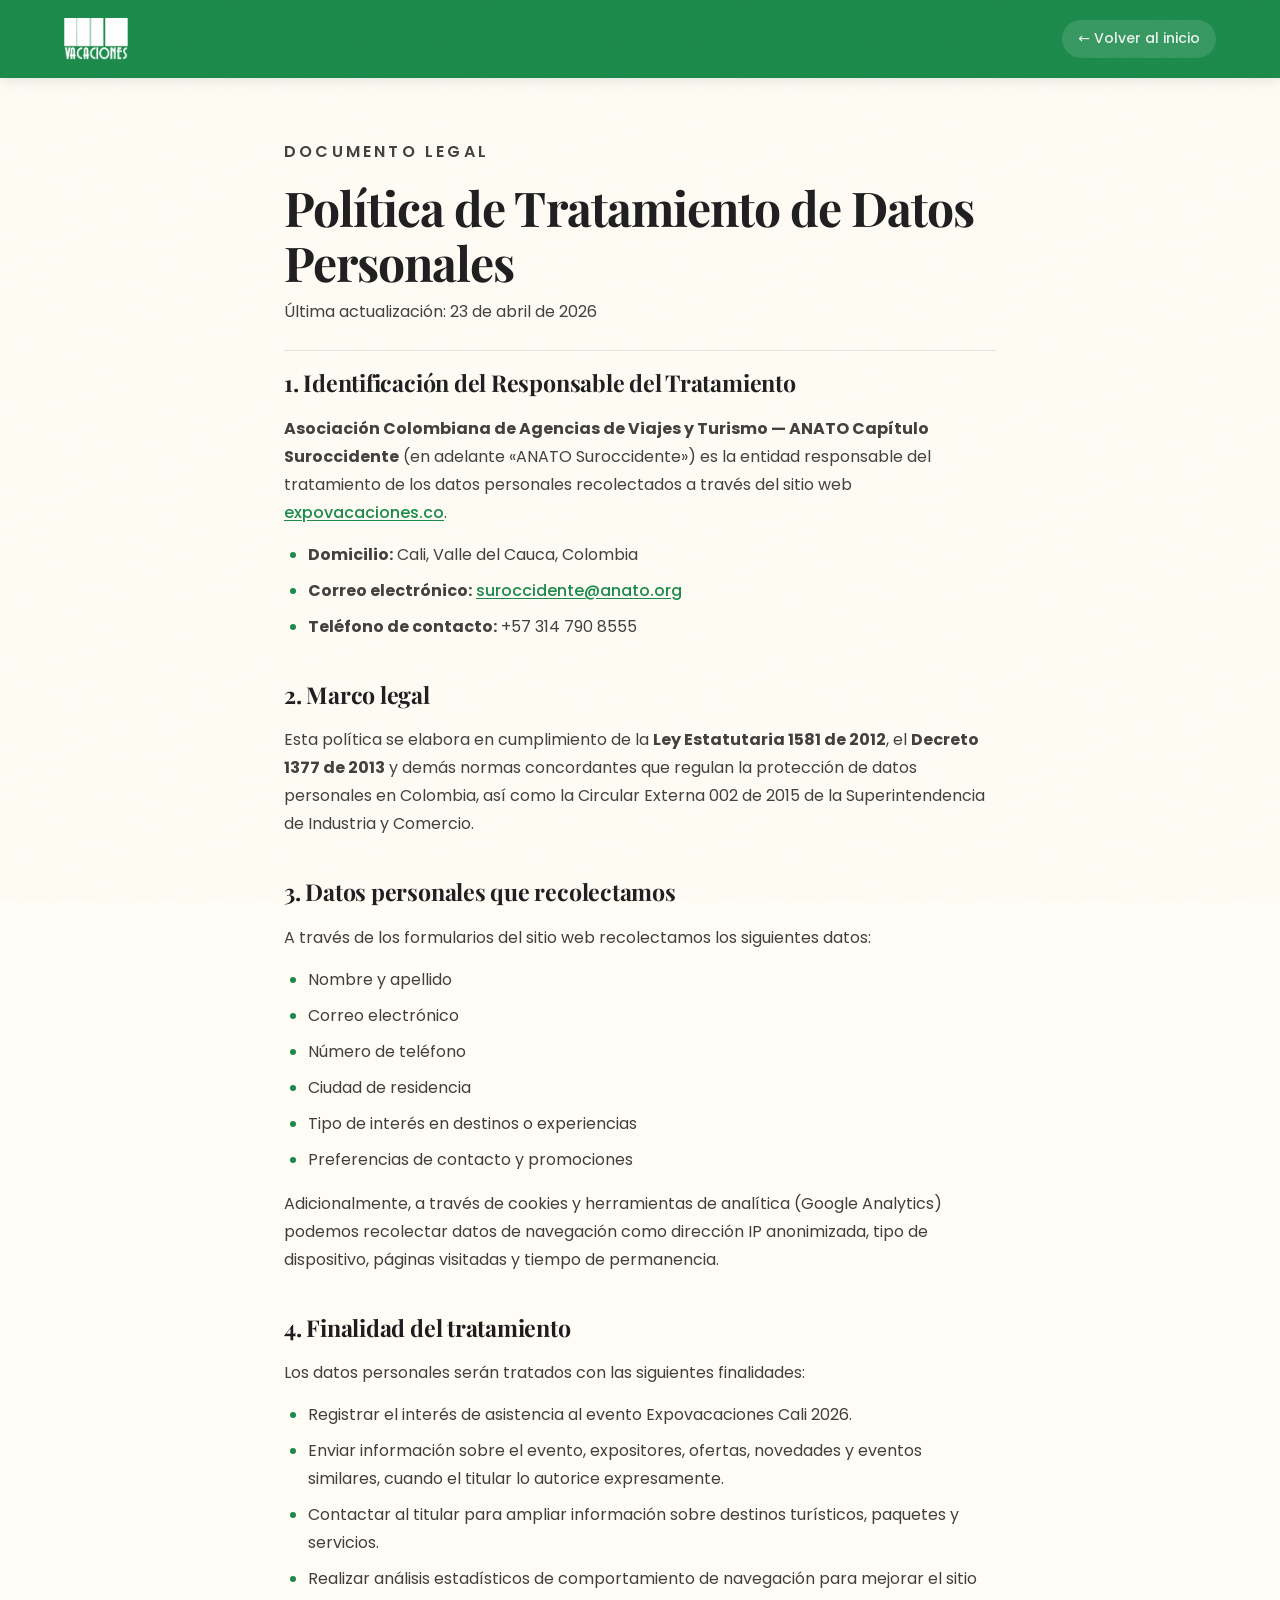
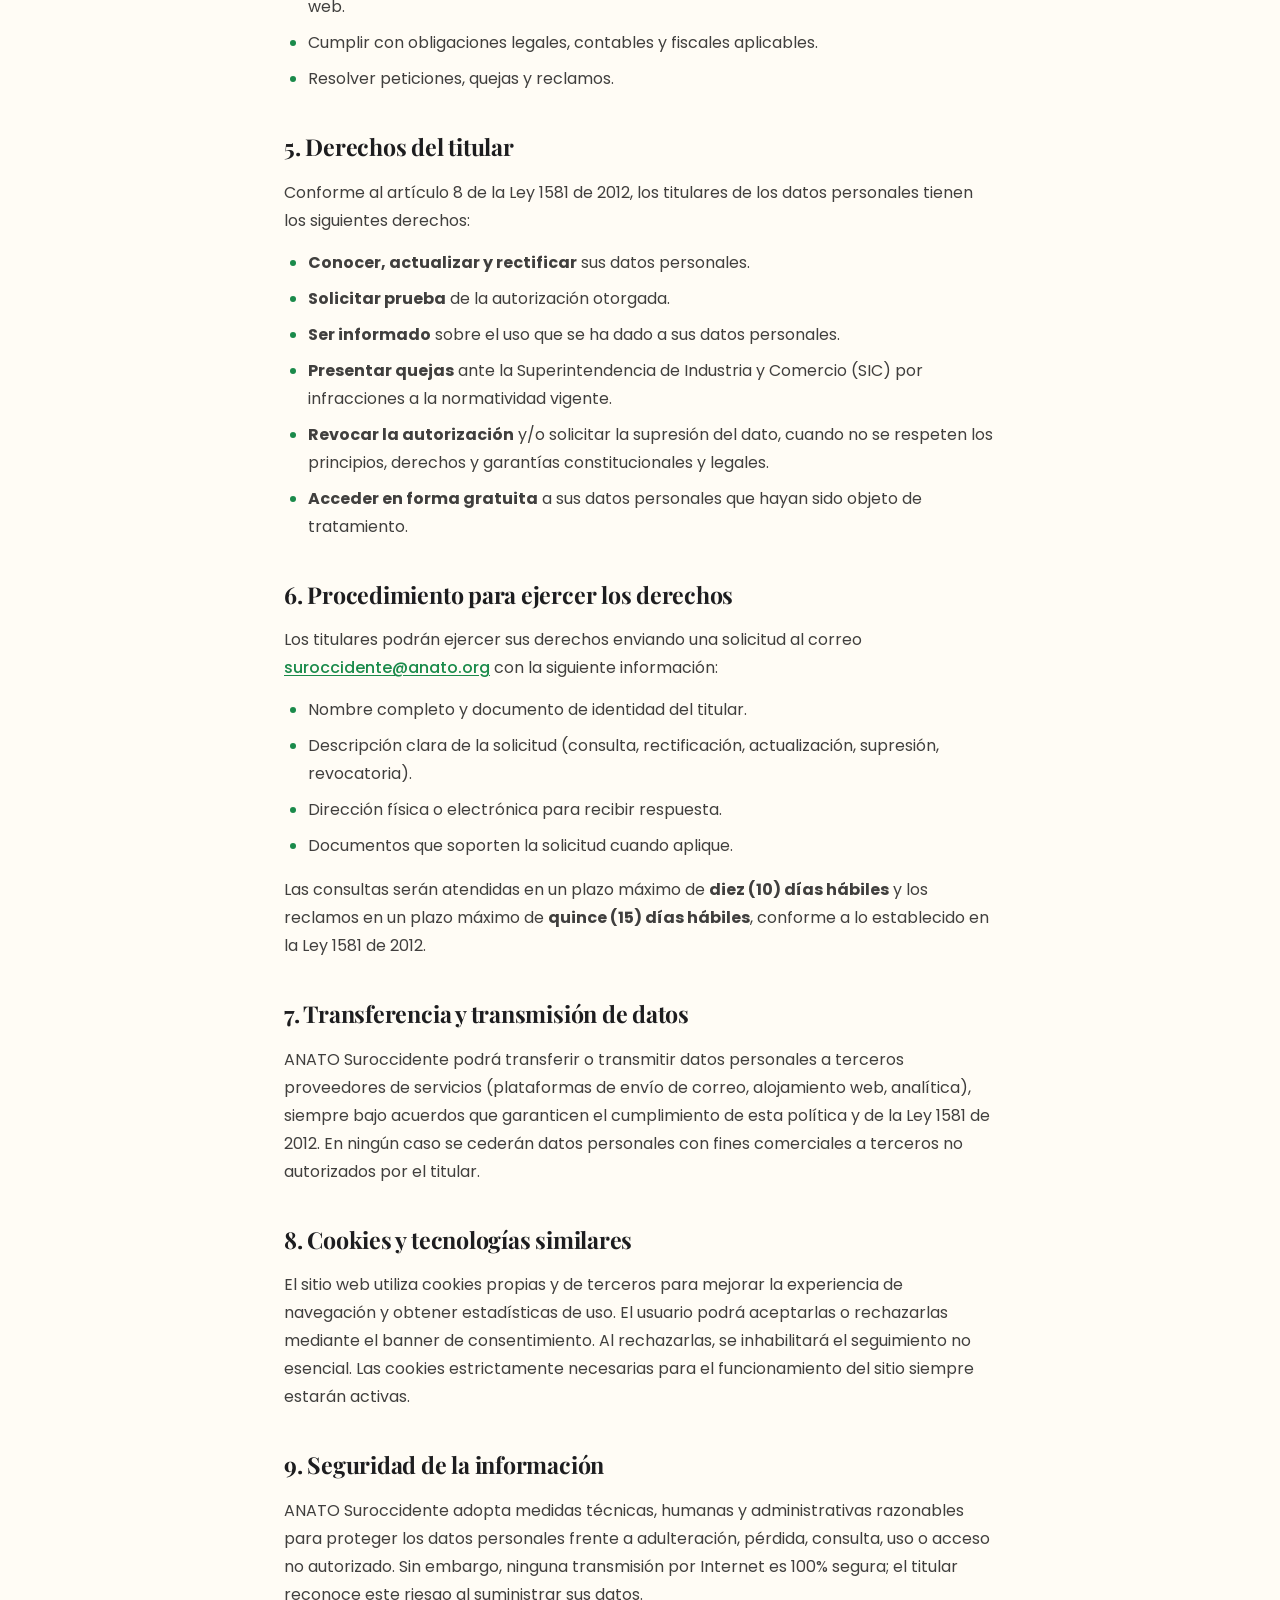
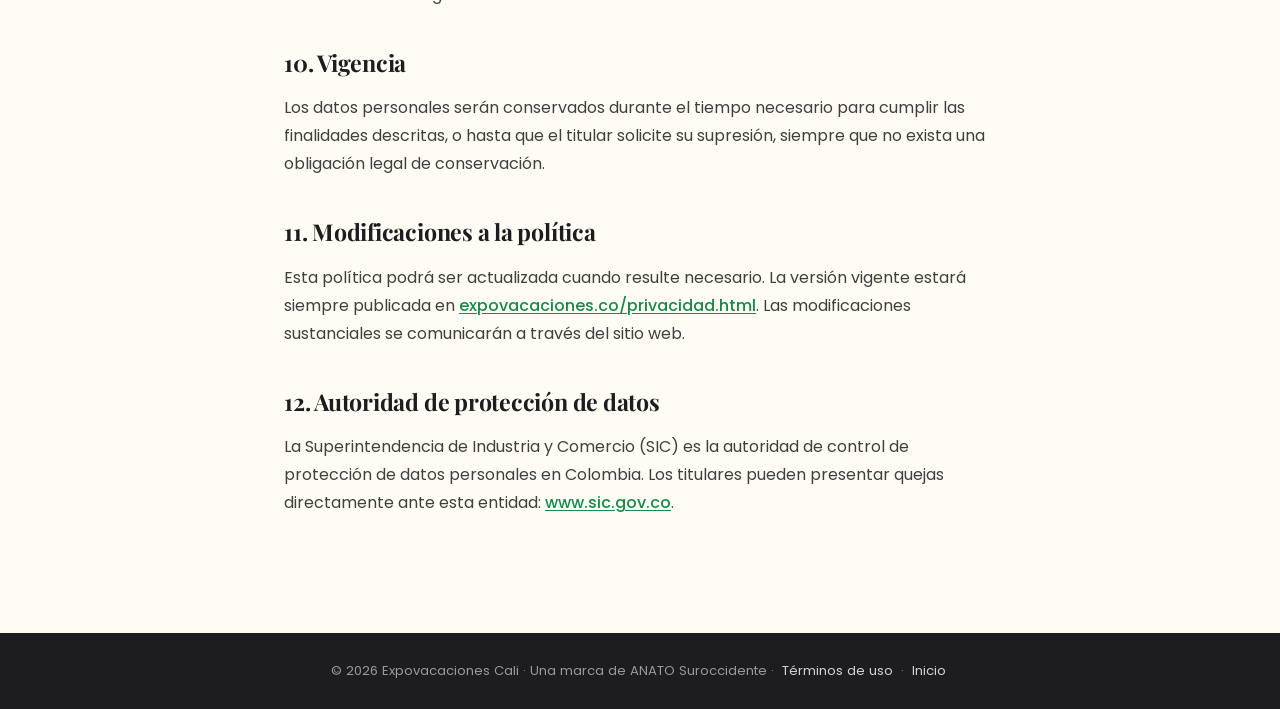
==== commit d23a18a3: "Comillas tipográficas españolas en legales privacidad.html: - "ANATO Suroccidente" → «ANATO Suroccid" ====
--- a/privacidad.html
+++ b/privacidad.html
@@ -34,7 +34,7 @@
 
             <section>
                 <h2>1. Identificación del Responsable del Tratamiento</h2>
-                <p><strong>Asociación Colombiana de Agencias de Viajes y Turismo — ANATO Capítulo Suroccidente</strong> (en adelante "ANATO Suroccidente") es la entidad responsable del tratamiento de los datos personales recolectados a través del sitio web <a href="https://expovacaciones.co">expovacaciones.co</a>.</p>
+                <p><strong>Asociación Colombiana de Agencias de Viajes y Turismo — ANATO Capítulo Suroccidente</strong> (en adelante «ANATO Suroccidente») es la entidad responsable del tratamiento de los datos personales recolectados a través del sitio web <a href="https://expovacaciones.co">expovacaciones.co</a>.</p>
                 <ul class="legal-list">
                     <li><strong>Domicilio:</strong> Cali, Valle del Cauca, Colombia</li>
                     <li><strong>Correo electrónico:</strong> <a href="mailto:suroccidente@anato.org">suroccidente@anato.org</a></li>
--- a/styles.css
+++ b/styles.css
@@ -10,7 +10,11 @@
     --brand-amarillo: #eab818;
     --brand-gris: #545453;
     --brand-verde: #1a8a4a;
+    --brand-verde-lima: #a8c435;
+    --brand-verde-lima-dark: #8ba327;
     --brand-naranja: #F28C28;
+    --brand-amarillo-bright: #f5d020;
+    --brand-amarillo-soft: #fbe78a;
     /* Functional aliases */
     --midnight: #1A1A1C;
     --midnight-light: #2C2C2E;
@@ -145,8 +149,8 @@
 
 /* ===== Testimonials ===== */
 .testimonials {
-    padding: 120px 0;
-    background: linear-gradient(180deg, #fcfaf5 0%, #f9f3e9 100%);
+    padding: 100px 0 120px;
+    background: linear-gradient(180deg, #fefbf0 0%, #fff7d9 50%, #fefbf0 100%);
     position: relative;
     overflow: hidden;
 }
@@ -540,8 +544,8 @@
 
 /* ===== Stories: Sticky Scroll Storytelling ===== */
 .stories {
-    padding: 120px 0;
-    background: linear-gradient(180deg, #fcfaf5 0%, #f7f2e8 50%, #f2ede0 100%);
+    padding: 100px 0 120px;
+    background: linear-gradient(180deg, #fefbf0 0%, #fff7d9 50%, #fefbf0 100%);
     position: relative;
     overflow: hidden;
 }
@@ -571,10 +575,14 @@
 }
 
 .stories__header .section-header__title em {
-    font-family: 'Playfair Display', serif;
-    font-style: italic;
+    font-family: 'Caveat', cursive;
+    font-style: normal;
     font-weight: 700;
-    color: var(--brand-verde);
+    color: #c89b1d;
+    font-size: 1.5em;
+    line-height: 0.9;
+    display: inline-block;
+    transform: translateY(0.06em) rotate(-2deg);
 }
 
 .stories__grid {
@@ -789,6 +797,181 @@
     z-index: 4;
 }
 
+/* Hero clouds — minimalist flat style matching airplane */
+.hero__clouds {
+    position: absolute;
+    inset: 0;
+    pointer-events: none;
+    overflow: hidden;
+    z-index: 3;
+}
+
+.hero__cloud {
+    position: absolute;
+    filter: blur(0.5px) drop-shadow(0 2px 4px rgba(0, 0, 0, 0.08));
+    will-change: transform;
+}
+
+.hero__cloud--1 {
+    top: 14%;
+    left: -180px;
+    width: 110px;
+    height: 26px;
+    animation: cloudDrift1 60s linear infinite;
+    opacity: 0.32;
+}
+
+.hero__cloud--2 {
+    top: 26%;
+    left: -150px;
+    width: 80px;
+    height: 20px;
+    animation: cloudDrift2 80s linear infinite;
+    animation-delay: -20s;
+    opacity: 0.22;
+}
+
+.hero__cloud--3 {
+    top: 19%;
+    left: -200px;
+    width: 140px;
+    height: 32px;
+    animation: cloudDrift3 70s linear infinite;
+    animation-delay: -45s;
+    opacity: 0.28;
+}
+
+@keyframes cloudDrift1 {
+    from { transform: translateX(0); }
+    to { transform: translateX(calc(100vw + 300px)); }
+}
+
+@keyframes cloudDrift2 {
+    from { transform: translateX(0) translateY(0); }
+    50% { transform: translateX(calc(50vw + 150px)) translateY(-8px); }
+    to { transform: translateX(calc(100vw + 250px)) translateY(0); }
+}
+
+@keyframes cloudDrift3 {
+    from { transform: translateX(0) translateY(0); }
+    50% { transform: translateX(calc(50vw + 150px)) translateY(6px); }
+    to { transform: translateX(calc(100vw + 280px)) translateY(0); }
+}
+
+@media (max-width: 768px) {
+    .hero__cloud--1 { width: 80px; height: 20px; opacity: 0.22; }
+    .hero__cloud--2 { width: 60px; height: 16px; opacity: 0.18; }
+    .hero__cloud--3 { width: 100px; height: 24px; opacity: 0.22; }
+}
+
+@media (prefers-reduced-motion: reduce) {
+    .hero__cloud { animation: none !important; display: none; }
+}
+
+/* Ambient airplanes in sections */
+.ambient-airplane {
+    position: absolute;
+    top: 12%;
+    left: -120px;
+    z-index: 1;
+    pointer-events: none;
+    color: rgba(0, 0, 0, 0.3);
+    filter: drop-shadow(0 2px 4px rgba(0, 0, 0, 0.15));
+    animation: ambientAirplaneFly 28s linear infinite;
+}
+
+.ambient-airplane svg {
+    transform: rotate(30deg);
+    display: block;
+}
+
+.ambient-airplane--reverse {
+    left: auto;
+    right: -120px;
+    top: 18%;
+    animation: ambientAirplaneFlyReverse 32s linear infinite;
+    animation-delay: 5s;
+}
+
+.ambient-airplane--reverse svg {
+    transform: rotate(-150deg);
+}
+
+.ambient-airplane--small {
+    top: 22%;
+    left: -80px;
+    color: rgba(255, 255, 255, 0.75);
+    animation-duration: 36s;
+}
+
+@keyframes ambientAirplaneFly {
+    0% { transform: translate(0, 0); opacity: 0; }
+    10% { opacity: 0.8; }
+    50% { transform: translate(55vw, -30px); }
+    90% { opacity: 0.8; }
+    100% { transform: translate(calc(100vw + 200px), -60px); opacity: 0; }
+}
+
+@keyframes ambientAirplaneFlyReverse {
+    0% { transform: translate(0, 0); opacity: 0; }
+    10% { opacity: 0.7; }
+    50% { transform: translate(-55vw, -25px); }
+    90% { opacity: 0.7; }
+    100% { transform: translate(calc(-100vw - 200px), -50px); opacity: 0; }
+}
+
+@media (max-width: 768px) {
+    .ambient-airplane { animation-duration: 20s; }
+    .ambient-airplane svg { width: 22px; height: 22px; }
+}
+
+@media (prefers-reduced-motion: reduce) {
+    .ambient-airplane { display: none; }
+}
+
+/* Ambient clouds (dream-destinations) */
+.ambient-clouds {
+    position: absolute;
+    inset: 0;
+    pointer-events: none;
+    overflow: hidden;
+    z-index: 1;
+}
+
+.ambient-cloud {
+    position: absolute;
+    filter: blur(0.5px) drop-shadow(0 2px 4px rgba(0, 0, 0, 0.06));
+    will-change: transform;
+}
+
+.ambient-cloud--a {
+    top: 14%;
+    left: -180px;
+    width: 100px;
+    height: 22px;
+    animation: cloudDrift1 75s linear infinite;
+    opacity: 0.45;
+}
+
+.ambient-cloud--b {
+    top: 22%;
+    left: -140px;
+    width: 75px;
+    height: 18px;
+    animation: cloudDrift2 95s linear infinite;
+    animation-delay: -30s;
+    opacity: 0.35;
+}
+
+@media (max-width: 768px) {
+    .ambient-cloud--a { width: 75px; height: 18px; opacity: 0.3; }
+    .ambient-cloud--b { width: 55px; height: 14px; opacity: 0.25; }
+}
+
+@media (prefers-reduced-motion: reduce) {
+    .ambient-cloud { display: none; }
+}
+
 /* Airplane animation in hero */
 .hero__airplane {
     position: absolute;
@@ -882,6 +1065,53 @@
         transform: translateY(-10vh) scale(0.5);
         opacity: 0;
     }
+}
+
+/* ===== Paper plane cursor trail (desktop only) ===== */
+.plane-trail-container {
+    position: fixed;
+    inset: 0;
+    pointer-events: none;
+    z-index: 9998;
+    overflow: hidden;
+}
+
+.plane-trail {
+    position: fixed;
+    width: 14px;
+    height: 14px;
+    color: rgba(26, 138, 74, 0.85);
+    pointer-events: none;
+    animation: planeTrailFade 0.9s cubic-bezier(0.22, 1, 0.36, 1) forwards;
+    mix-blend-mode: multiply;
+    filter: drop-shadow(0 1px 2px rgba(0, 0, 0, 0.15));
+}
+
+@keyframes planeTrailFade {
+    0% {
+        opacity: 1;
+        scale: 1;
+    }
+    40% {
+        opacity: 0.85;
+        scale: 0.95;
+    }
+    100% {
+        opacity: 0;
+        scale: 0.4;
+        translate: 0 -20px;
+    }
+}
+
+@media (hover: none), (max-width: 1024px) {
+    .plane-trail-container, .plane-trail { display: none !important; }
+}
+
+/* ===== Hero slideshow mouse parallax ===== */
+.hero__slideshow {
+    transition: transform 0.6s cubic-bezier(0.22, 1, 0.36, 1);
+    transform-origin: 50% 50%;
+    will-change: transform;
 }
 
 /* ===== Custom cursor (desktop only) ===== */
@@ -1009,14 +1239,16 @@
 }
 
 .btn--primary {
-    background: var(--brand-verde);
-    color: #fff;
-    font-weight: 600;
-    box-shadow: 0 2px 8px rgba(26,138,74,0.3);
+    background: linear-gradient(90deg, #a8c435 0%, #d4d524 50%, #f5d020 100%);
+    color: #1A1A1A;
+    font-weight: 700;
+    padding-right: 52px;
+    box-shadow: 0 4px 16px rgba(168, 196, 53, 0.35);
     animation: none;
     position: relative;
     overflow: hidden;
     isolation: isolate;
+    letter-spacing: -0.01em;
 }
 
 .btn--primary::before {
@@ -1026,17 +1258,39 @@
     left: -100%;
     width: 60%;
     height: 100%;
-    background: linear-gradient(120deg, transparent 0%, rgba(255, 255, 255, 0.35) 50%, transparent 100%);
+    background: linear-gradient(120deg, transparent 0%, rgba(255, 255, 255, 0.4) 50%, transparent 100%);
     animation: btnShimmer 4.5s cubic-bezier(0.4, 0, 0.2, 1) infinite;
     pointer-events: none;
     z-index: 1;
 }
 
+.btn--primary::after {
+    content: '';
+    position: absolute;
+    right: 8px;
+    top: 50%;
+    width: 32px;
+    height: 32px;
+    background: #fff url("data:image/svg+xml,%3Csvg xmlns='http://www.w3.org/2000/svg' width='14' height='14' viewBox='0 0 24 24' fill='none' stroke='%231A1A1A' stroke-width='3' stroke-linecap='round' stroke-linejoin='round'%3E%3Cpath d='M5 12h14'/%3E%3Cpath d='M12 5l7 7-7 7'/%3E%3C/svg%3E") center/14px no-repeat;
+    border-radius: 50%;
+    transform: translateY(-50%);
+    transition: transform 0.3s cubic-bezier(0.22, 1, 0.36, 1);
+    z-index: 2;
+}
+
 .btn--primary:hover {
     transform: scale(1.04);
-    background: var(--verde-dark);
-    box-shadow: 0 6px 20px rgba(26,138,74,0.35);
-    animation: none;
+    background: linear-gradient(90deg, #8ba327 0%, #c4c51e 50%, #e0b815 100%);
+    box-shadow: 0 8px 28px rgba(168, 196, 53, 0.5);
+    color: #1A1A1A;
+}
+
+.btn--primary:hover::after {
+    transform: translateY(-50%) translateX(4px);
+}
+
+.btn--primary:active {
+    transform: scale(0.97);
 }
 
 @keyframes btnShimmer {
@@ -1070,6 +1324,47 @@
     padding: 18px 40px;
     font-size: 1.1rem;
     font-weight: 700;
+}
+
+.btn--hero-mega {
+    padding: 22px 80px 22px 44px;
+    font-size: 1.35rem;
+    font-weight: 800;
+    letter-spacing: -0.015em;
+    border-radius: 100px;
+    text-transform: none;
+    min-width: 240px;
+}
+
+.btn--hero-mega::after {
+    width: 44px;
+    height: 44px;
+    right: 10px;
+    background-size: 18px !important;
+}
+
+@media (max-width: 768px) {
+    .btn--hero-mega {
+        padding: 18px 68px 18px 36px;
+        font-size: 1.15rem;
+        min-width: 200px;
+    }
+    .btn--hero-mega::after {
+        width: 38px;
+        height: 38px;
+    }
+}
+
+@media (max-width: 480px) {
+    .btn--hero-mega {
+        padding: 16px 60px 16px 30px;
+        font-size: 1.05rem;
+        min-width: 180px;
+    }
+    .btn--hero-mega::after {
+        width: 34px;
+        height: 34px;
+    }
 }
 
 .btn--full {
@@ -1521,50 +1816,428 @@
 
 /* Shift header down when banner visible */
 body:not(.banner-hidden) .header {
-    top: 38px;
+    top: 44px;
 }
 
 @media (max-width: 768px) {
     body:not(.banner-hidden) .header {
-        top: 34px;
+        top: 42px;
     }
 }
 
 @media (max-width: 480px) {
     body:not(.banner-hidden) .header {
-        top: 32px;
+        top: 40px;
     }
 }
 
 /* ============================================
    HEADER
    ============================================ */
+/* ====== EXIT INTENT MODAL ====== */
+.exit-modal {
+    position: fixed;
+    inset: 0;
+    z-index: 10001;
+    display: none;
+    align-items: center;
+    justify-content: center;
+    padding: 24px;
+}
+
+.exit-modal.is-open {
+    display: flex;
+    animation: exitModalIn 0.4s cubic-bezier(0.22, 1, 0.36, 1);
+}
+
+@keyframes exitModalIn {
+    from { opacity: 0; }
+    to { opacity: 1; }
+}
+
+.exit-modal__backdrop {
+    position: absolute;
+    inset: 0;
+    background: rgba(13, 42, 74, 0.7);
+    backdrop-filter: blur(10px);
+    -webkit-backdrop-filter: blur(10px);
+    border: none;
+    cursor: pointer;
+}
+
+.exit-modal__dialog {
+    position: relative;
+    background: linear-gradient(180deg, #fefbf0 0%, #fff7d9 100%);
+    border-radius: 28px;
+    padding: 56px 40px 40px;
+    max-width: 480px;
+    width: 100%;
+    text-align: center;
+    box-shadow: 0 30px 80px rgba(0, 0, 0, 0.4);
+    z-index: 2;
+    animation: exitDialogIn 0.5s cubic-bezier(0.34, 1.56, 0.64, 1);
+    border: 1px solid rgba(245, 208, 32, 0.3);
+}
+
+@keyframes exitDialogIn {
+    from { transform: scale(0.85) translateY(40px); opacity: 0; }
+    to { transform: scale(1) translateY(0); opacity: 1; }
+}
+
+.exit-modal__x {
+    position: absolute;
+    top: 16px;
+    right: 16px;
+    width: 36px;
+    height: 36px;
+    border-radius: 50%;
+    background: rgba(13, 42, 74, 0.08);
+    border: none;
+    color: #0d2a4a;
+    cursor: pointer;
+    display: flex;
+    align-items: center;
+    justify-content: center;
+    transition: background 0.2s ease;
+}
+
+.exit-modal__x:hover {
+    background: rgba(13, 42, 74, 0.15);
+}
+
+.exit-modal__x svg { width: 18px; height: 18px; }
+
+.exit-modal__icon {
+    width: 64px;
+    height: 64px;
+    margin: 0 auto 20px;
+}
+
+.exit-modal__icon svg { width: 100%; height: 100%; }
+
+.exit-modal__eyebrow {
+    color: #c89b1d;
+    font-weight: 800;
+    letter-spacing: 0.25em;
+    font-size: 0.82rem;
+    margin-bottom: 12px;
+    text-transform: uppercase;
+}
+
+.exit-modal__title {
+    font-family: 'Poppins', sans-serif;
+    font-size: clamp(1.6rem, 3.5vw, 2.2rem);
+    font-weight: 800;
+    color: #0d2a4a;
+    line-height: 1.1;
+    letter-spacing: -0.02em;
+    margin-bottom: 18px;
+}
+
+.exit-modal__title em {
+    line-height: 0.9;
+}
+
+.exit-modal__desc {
+    color: #4a5068;
+    font-size: 1rem;
+    line-height: 1.6;
+    margin-bottom: 28px;
+}
+
+.exit-modal__desc strong {
+    color: #0d2a4a;
+    font-weight: 700;
+}
+
+.exit-modal__cta {
+    display: inline-flex;
+    align-items: center;
+    gap: 12px;
+    background: linear-gradient(90deg, #a8c435 0%, #d4d524 50%, #f5d020 100%);
+    color: #1a3a22;
+    font-size: 1.05rem;
+    font-weight: 800;
+    letter-spacing: 0.04em;
+    padding: 16px 26px;
+    border-radius: 999px;
+    text-decoration: none;
+    box-shadow: 0 10px 28px rgba(61, 125, 45, 0.4);
+    transition: transform 0.25s ease, box-shadow 0.25s ease;
+    margin-bottom: 16px;
+    text-transform: uppercase;
+}
+
+.exit-modal__cta:hover {
+    transform: translateY(-2px);
+    box-shadow: 0 16px 36px rgba(61, 125, 45, 0.5);
+}
+
+.exit-modal__cta svg {
+    width: 20px;
+    height: 20px;
+}
+
+.exit-modal__small {
+    font-size: 0.82rem;
+    color: #6a7068;
+    line-height: 1.4;
+}
+
+@media (max-width: 480px) {
+    .exit-modal {
+        padding: 16px;
+    }
+    .exit-modal__dialog {
+        padding: 40px 24px 28px;
+        border-radius: 22px;
+    }
+    .exit-modal__cta {
+        font-size: 0.95rem;
+        padding: 14px 22px;
+        width: 100%;
+        justify-content: center;
+    }
+}
+
+/* ====== VIDEO MODAL POP-UP ====== */
+.video-modal {
+    position: fixed;
+    inset: 0;
+    z-index: 10000;
+    display: none;
+    align-items: center;
+    justify-content: center;
+    padding: 20px;
+}
+
+.video-modal.is-open {
+    display: flex;
+    animation: videoModalIn 0.3s cubic-bezier(0.22, 1, 0.36, 1);
+}
+
+@keyframes videoModalIn {
+    from { opacity: 0; }
+    to { opacity: 1; }
+}
+
+.video-modal__backdrop {
+    position: absolute;
+    inset: 0;
+    background: rgba(0, 0, 0, 0.85);
+    backdrop-filter: blur(8px);
+    -webkit-backdrop-filter: blur(8px);
+    border: none;
+    cursor: pointer;
+}
+
+.video-modal__dialog {
+    position: relative;
+    width: 100%;
+    max-width: 420px;
+    aspect-ratio: 9 / 16;
+    max-height: 90vh;
+    z-index: 2;
+    animation: videoDialogIn 0.4s cubic-bezier(0.22, 1, 0.36, 1);
+}
+
+@keyframes videoDialogIn {
+    from { transform: scale(0.9) translateY(20px); opacity: 0; }
+    to { transform: scale(1) translateY(0); opacity: 1; }
+}
+
+.video-modal__x {
+    position: absolute;
+    top: -52px;
+    right: 0;
+    width: 44px;
+    height: 44px;
+    border-radius: 50%;
+    background: rgba(255,255,255,0.15);
+    backdrop-filter: blur(6px);
+    -webkit-backdrop-filter: blur(6px);
+    border: 1px solid rgba(255,255,255,0.2);
+    color: #ffffff;
+    cursor: pointer;
+    display: flex;
+    align-items: center;
+    justify-content: center;
+    transition: background 0.2s ease, transform 0.2s ease;
+    z-index: 3;
+}
+
+.video-modal__x:hover {
+    background: rgba(255,255,255,0.25);
+    transform: scale(1.05);
+}
+
+.video-modal__x svg { width: 20px; height: 20px; }
+
+.video-modal__frame {
+    width: 100%;
+    height: 100%;
+    border-radius: 20px;
+    overflow: hidden;
+    box-shadow: 0 30px 80px rgba(0,0,0,0.5);
+    background: #000;
+}
+
+.video-modal__video {
+    width: 100%;
+    height: 100%;
+    object-fit: cover;
+    display: block;
+}
+
+body.video-modal-open {
+    overflow: hidden;
+}
+
+@media (max-width: 480px) {
+    .video-modal {
+        padding: 12px;
+    }
+    .video-modal__dialog {
+        max-width: none;
+        max-height: 85vh;
+    }
+    .video-modal__x {
+        top: -46px;
+        width: 38px;
+        height: 38px;
+    }
+    .video-modal__frame {
+        border-radius: 16px;
+    }
+}
+
+.sr-only {
+    position: absolute;
+    width: 1px;
+    height: 1px;
+    padding: 0;
+    margin: -1px;
+    overflow: hidden;
+    clip: rect(0,0,0,0);
+    white-space: nowrap;
+    border: 0;
+}
+
+/* ====== ANNOUNCEMENT BAR ====== */
+.announcement-bar {
+    position: fixed;
+    top: 0;
+    left: 0;
+    right: 0;
+    z-index: 1001;
+    background: linear-gradient(90deg, #f5844a 0%, #ed4a7d 100%);
+    color: #ffffff;
+    padding: 8px 0;
+    height: 44px;
+    display: flex;
+    align-items: center;
+    transition: transform 0.35s ease;
+    border: none;
+    box-shadow: none;
+}
+
+.announcement-bar__inner {
+    max-width: 1400px;
+    margin: 0 auto;
+    padding: 0 24px;
+    display: flex;
+    align-items: center;
+    justify-content: center;
+    gap: 14px;
+    position: relative;
+    width: 100%;
+    height: 100%;
+}
+
+.announcement-bar__icon {
+    width: 16px;
+    height: 16px;
+    flex-shrink: 0;
+}
+
+.announcement-bar__text {
+    font-size: 0.92rem;
+    font-weight: 500;
+    letter-spacing: 0.01em;
+}
+
+.announcement-bar__text strong {
+    font-weight: 700;
+    color: #fff;
+}
+
+.announcement-bar__cta {
+    background: #ffffff;
+    color: #ed4a7d;
+    font-weight: 800;
+    font-size: 0.82rem;
+    letter-spacing: 0.08em;
+    text-transform: uppercase;
+    padding: 8px 22px;
+    border-radius: 999px;
+    text-decoration: none;
+    white-space: nowrap;
+    transition: transform 0.2s ease, box-shadow 0.2s ease;
+    box-shadow: 0 2px 8px rgba(0,0,0,0.12);
+}
+
+.announcement-bar__cta:hover {
+    transform: translateY(-1px);
+    box-shadow: 0 4px 14px rgba(0,0,0,0.2);
+    color: #d63968;
+}
+
+.announcement-bar__close {
+    position: absolute;
+    right: 16px;
+    top: 50%;
+    transform: translateY(-50%);
+    background: transparent;
+    border: none;
+    color: #ffffff;
+    cursor: pointer;
+    padding: 4px;
+    display: flex;
+    opacity: 0.8;
+    transition: opacity 0.2s ease;
+}
+
+.announcement-bar__close:hover { opacity: 1; }
+.announcement-bar__close svg { width: 16px; height: 16px; }
+
+body.banner-hidden .announcement-bar { display: none; }
+body.banner-hidden .header { top: 0; }
+
+/* ====== HEADER ====== */
 .header {
     position: fixed;
-    top: 0;
+    top: 44px;
     left: 0;
     right: 0;
     z-index: 1000;
     padding: 10px 0;
     transition: all 0.3s cubic-bezier(0.25, 0.1, 0.25, 1);
-    background: rgba(26, 138, 74, 0.92);
-    backdrop-filter: blur(20px) saturate(180%);
-    -webkit-backdrop-filter: blur(20px) saturate(180%);
-    border-bottom: 0.5px solid rgba(255,255,255,0.15);
+    background: linear-gradient(90deg, #a8c435 0%, #c9d425 50%, #f5d020 100%);
+    border-bottom: none;
+    box-shadow: 0 2px 10px rgba(0, 0, 0, 0.08);
 }
 
 .header--scrolled {
-    background: rgba(26, 138, 74, 0.95);
-    backdrop-filter: blur(20px) saturate(180%);
-    -webkit-backdrop-filter: blur(20px) saturate(180%);
-    padding: 10px 0;
-    box-shadow: 0 2px 12px rgba(26,138,74,0.2);
+    background: linear-gradient(90deg, #9db82e 0%, #bcc71d 50%, #e8c018 100%);
+    padding: 8px 0;
+    box-shadow: 0 4px 18px rgba(0, 0, 0, 0.12);
 }
 
 .header__inner {
     display: flex;
     align-items: center;
     justify-content: space-between;
+    min-height: 56px;
 }
 
 .header__logo {
@@ -1578,47 +2251,47 @@
 }
 
 .nav-link {
-    color: rgba(255,255,255,0.85);
-    font-size: 0.88rem;
-    font-weight: 500;
-    padding: 8px 14px;
+    color: #ffffff;
+    font-size: 0.95rem;
+    font-weight: 600;
+    padding: 8px 16px;
     border-radius: 50px;
     transition: var(--transition);
-    text-shadow: none;
+    text-shadow: 0 1px 4px rgba(0,0,0,0.15);
 }
 
 .nav-link:hover {
-    color: #fff;
-    background: rgba(255,255,255,0.15);
+    color: #ffffff;
+    background: rgba(255, 255, 255, 0.2);
 }
 
 .header--scrolled .nav-link {
-    color: rgba(255,255,255,0.85);
-    text-shadow: none;
+    color: #ffffff;
 }
 
 .header--scrolled .nav-link:hover {
-    color: #fff;
-    background: rgba(255,255,255,0.15);
+    color: #ffffff;
+    background: rgba(255, 255, 255, 0.2);
 }
 
 .nav-link--cta {
     background: #fff;
-    color: var(--brand-verde) !important;
-    font-weight: 700;
-    letter-spacing: -0.01em;
-    text-transform: none;
+    color: #1a3a22 !important;
+    font-weight: 800;
+    letter-spacing: 0.08em;
+    text-transform: uppercase;
     font-size: 0.82rem;
     border-radius: 980px;
-    padding: 9px 20px;
+    padding: 10px 26px;
     text-shadow: none;
-    box-shadow: 0 2px 8px rgba(255,255,255,0.25);
+    box-shadow: 0 3px 12px rgba(0, 0, 0, 0.15);
+    border: 0.5px solid rgba(0, 0, 0, 0.04);
 }
 
 .nav-link--cta:hover {
     transform: scale(1.05) !important;
-    box-shadow: 0 4px 16px rgba(255,255,255,0.35) !important;
-    background: rgba(255,255,255,0.9) !important;
+    box-shadow: 0 6px 20px rgba(0, 0, 0, 0.22) !important;
+    background: #fff !important;
     color: var(--brand-verde) !important;
 }
 
@@ -1637,7 +2310,7 @@
 }
 
 .header__logo-white {
-    display: none;
+    display: none !important;
 }
 
 .header--scrolled .header__logo-img {
@@ -1673,13 +2346,13 @@
     display: block;
     width: 24px;
     height: 2px;
-    background: #fff;
+    background: #1A1A1A;
     transition: var(--transition);
     border-radius: 2px;
 }
 
 .header--scrolled .header__hamburger span {
-    background: #fff;
+    background: #1A1A1A;
 }
 
 /* ============================================
@@ -1687,11 +2360,11 @@
    ============================================ */
 .hero {
     position: relative;
-    height: 100dvh;
-    height: 100vh;
+    min-height: 100dvh;
+    min-height: 100vh;
     display: flex;
-    align-items: center;
-    justify-content: center;
+    align-items: flex-start;
+    justify-content: flex-start;
     background: var(--midnight);
     overflow: hidden;
 }
@@ -1801,42 +2474,692 @@
     .hero__flash.flash-active { animation: none; }
 }
 
-/* Animated gradient overlay - Tropical */
+/* Animated gradient overlay - tropical con contraste a la izquierda */
 .hero__gradient-overlay {
     position: absolute;
     inset: 0;
     z-index: 2;
-    background: linear-gradient(
-        180deg,
-        rgba(10, 22, 40, 0.35) 0%,
-        rgba(10, 22, 40, 0.05) 35%,
-        rgba(10, 22, 40, 0.0) 50%,
-        rgba(10, 22, 40, 0.4) 100%
-    );
+    background:
+        linear-gradient(90deg, rgba(10, 22, 40, 0.55) 0%, rgba(10, 22, 40, 0.15) 55%, rgba(10, 22, 40, 0) 100%),
+        linear-gradient(180deg, rgba(10, 22, 40, 0.15) 0%, rgba(10, 22, 40, 0) 40%, rgba(10, 22, 40, 0.25) 100%);
     background-size: 100% 100%;
     animation: none;
 }
 
-/* Hero vignette effect */
+/* Hero vignette effect — suave, para mantener imagen vibrante */
 .hero__overlay {
     display: block;
     position: absolute;
     inset: 0;
     z-index: 3;
-    background: radial-gradient(ellipse at center, rgba(0, 0, 0, 0.15) 20%, rgba(0, 20, 40, 0.55) 100%);
+    background: radial-gradient(ellipse at center, rgba(0, 0, 0, 0.05) 20%, rgba(0, 20, 40, 0.35) 100%);
     pointer-events: none;
+}
+
+/* Palmeras decorativas en esquinas (mockup) */
+.hero__palms {
+    position: absolute;
+    inset: 0;
+    z-index: 6;
+    pointer-events: none;
+}
+
+.hero__palm {
+    position: absolute;
+    width: 240px;
+    height: 240px;
+    filter: drop-shadow(0 6px 18px rgba(0,0,0,0.3));
+    animation: palmSway 7s ease-in-out infinite;
+}
+
+.hero__palm--tl {
+    top: 70px;
+    left: -40px;
+    transform-origin: bottom right;
+}
+
+.hero__palm--tr {
+    top: 80px;
+    right: -40px;
+    transform-origin: bottom left;
+    animation-delay: 2s;
+    animation-direction: reverse;
+}
+
+@keyframes palmSway {
+    0%, 100% { transform: rotate(0deg); }
+    50% { transform: rotate(2deg); }
+}
+
+@media (max-width: 900px) {
+    .hero__palm {
+        width: 180px;
+        height: 180px;
+    }
+    .hero__palm--tl { top: -60px; left: -50px; }
+    .hero__palm--tr { top: -50px; right: -50px; }
+}
+
+@media (max-width: 480px) {
+    .hero__palm {
+        width: 130px;
+        height: 130px;
+        opacity: 0.7;
+    }
+    .hero__palm--tl { top: -40px; left: -40px; }
+    .hero__palm--tr { top: -35px; right: -40px; }
+}
+
+@media (prefers-reduced-motion: reduce) {
+    .hero__palm { animation: none; }
 }
 
 .hero__content {
     position: relative;
-    text-align: center;
     z-index: 5;
-    padding: 0;
+    padding-top: 160px;
+    padding-bottom: 60px;
+    padding-left: clamp(24px, 7vw, 110px);
+    padding-right: clamp(24px, 7vw, 110px);
+    display: flex;
+    flex-direction: column;
+    justify-content: center;
+    height: 100%;
+    width: 100%;
+}
+
+.hero__content--centered {
+    text-align: left;
+    align-items: flex-start;
+    max-width: min(960px, 100%);
+    margin: 0;
+    width: 100%;
+}
+
+.hero__kicker {
+    color: rgba(255, 255, 255, 0.85);
+    font-size: 0.78rem;
+    font-weight: 600;
+    letter-spacing: 0.28em;
+    text-transform: uppercase;
+    margin-bottom: 20px;
+}
+
+/* ===== HERO MOCKUP STYLE (Todo lo que necesitas...) ===== */
+.hero__title--mockup {
+    margin-bottom: 18px;
+    line-height: 0.98;
+    text-align: left;
+    hyphens: none;
+    word-break: normal;
+    overflow-wrap: normal;
+}
+
+.hero__title--mockup .hero__title-line {
+    font-size: clamp(2rem, 5vw, 4.4rem);
+    font-weight: 800;
+    letter-spacing: -0.025em;
+    line-height: 1.05;
+    color: #ffffff;
+    text-shadow: 0 3px 28px rgba(0,0,0,0.5);
+    font-family: 'Poppins', -apple-system, BlinkMacSystemFont, sans-serif;
+    hyphens: none;
+    word-break: keep-all;
+    overflow-wrap: normal;
+    white-space: normal;
+}
+
+.hero__title-script--big {
+    display: inline-block;
+    font-family: 'Caveat', cursive;
+    font-style: normal;
+    font-weight: 700;
+    font-size: clamp(2.8rem, 7.5vw, 6rem);
+    color: #f5d020;
+    line-height: 0.88;
+    letter-spacing: -0.005em;
+    text-shadow: 0 2px 4px rgba(0, 0, 0, 0.5);
+    margin: -6px 0 -8px;
+    position: relative;
+    white-space: nowrap;
+}
+
+/* Subrayado eliminado — interfería con la legibilidad del script.
+   El text-shadow + text-stroke ya da suficiente énfasis al texto amarillo. */
+
+.hero__slogan {
+    font-family: 'Caveat', cursive;
+    font-style: normal;
+    color: #ffffff;
+    font-size: clamp(1.3rem, 2.2vw, 1.9rem);
+    font-weight: 600;
+    margin: 4px 0 32px;
+    text-shadow: 0 2px 14px rgba(0,0,0,0.5);
+    letter-spacing: 0.005em;
+    text-align: left;
+    padding-left: 4px;
+    opacity: 1;
+}
+
+.hero__info {
+    display: flex;
+    gap: 48px;
+    margin-bottom: 36px;
+    flex-wrap: wrap;
+    justify-content: flex-start;
+}
+
+.hero__info-item {
+    display: flex;
+    align-items: center;
+    gap: 12px;
+    color: #ffffff;
+    font-size: 0.92rem;
+    font-weight: 500;
+    line-height: 1.25;
+    text-shadow: 0 1px 6px rgba(0,0,0,0.4);
+    text-align: left;
+}
+
+.hero__info-item svg {
+    width: 20px;
+    height: 20px;
+    flex-shrink: 0;
+    stroke: #1a8a4a;
+    background: #ffffff;
+    border-radius: 50%;
+    padding: 9px;
+    box-sizing: content-box;
+    box-shadow: 0 3px 10px rgba(0,0,0,0.15);
+}
+
+/* Countdown pill blanco grande — protagonista */
+.hero__countdown--pill {
+    background: rgba(255, 255, 255, 0.98);
+    backdrop-filter: blur(14px);
+    -webkit-backdrop-filter: blur(14px);
+    border-radius: 32px;
+    padding: 24px 44px;
+    display: inline-flex;
+    align-items: center;
+    gap: 36px;
+    margin: 0 0 36px;
+    box-shadow: 0 14px 40px rgba(0,0,0,0.22);
+    justify-content: flex-start;
+}
+
+.hero__countdown--pill .countdown__item {
     display: flex;
     flex-direction: column;
     align-items: center;
+    gap: 4px;
+    min-width: 76px;
+}
+
+.hero__countdown--pill .countdown__number {
+    font-family: 'Poppins', -apple-system, sans-serif;
+    font-size: 3.2rem;
+    font-weight: 800;
+    color: #6ba728;
+    line-height: 1;
+    letter-spacing: -0.03em;
+}
+
+.hero__countdown--pill .countdown__label {
+    font-size: 0.72rem;
+    font-weight: 700;
+    letter-spacing: 0.22em;
+    color: #6ba728;
+    text-transform: uppercase;
+}
+
+.hero__countdown--pill .countdown__separator {
+    display: none;
+}
+
+/* CTAs estilo mockup (QUIERO IR + Ver Video) */
+.hero__ctas--mockup {
+    display: flex;
+    gap: 20px;
+    align-items: center;
+    justify-content: flex-start;
+    margin-bottom: 36px;
+    flex-wrap: wrap;
+}
+
+.btn-hero-main {
+    display: inline-flex;
+    align-items: center;
+    gap: 14px;
+    background: linear-gradient(90deg, #a8c435 0%, #d4d524 50%, #f5d020 100%);
+    color: #1a3a22;
+    font-size: 1.4rem;
+    font-weight: 800;
+    letter-spacing: 0.08em;
+    padding: 20px 28px 20px 44px;
+    border-radius: 999px;
+    text-decoration: none;
+    box-shadow: 0 12px 32px rgba(61, 125, 45, 0.45);
+    transition: transform 0.25s ease, box-shadow 0.25s ease;
+    text-transform: uppercase;
+}
+
+.btn-hero-main:hover {
+    transform: translateY(-3px);
+    box-shadow: 0 16px 36px rgba(61, 125, 45, 0.5);
+}
+
+.btn-hero-main__arrow {
+    width: 46px;
+    height: 46px;
+    border-radius: 50%;
+    background: #ffffff;
+    display: inline-flex;
+    align-items: center;
     justify-content: center;
-    height: 100%;
+    color: #1a3a22;
+    transition: transform 0.25s ease;
+}
+
+.btn-hero-main__arrow svg { width: 22px; height: 22px; }
+
+.btn-hero-main:hover .btn-hero-main__arrow {
+    transform: translateX(3px);
+}
+
+.btn-hero-secondary {
+    display: inline-flex;
+    align-items: center;
+    gap: 12px;
+    background: rgba(255,255,255,0.96);
+    color: #1a3a22;
+    font-size: 1rem;
+    font-weight: 600;
+    padding: 14px 26px 14px 16px;
+    border-radius: 999px;
+    text-decoration: none;
+    box-shadow: 0 6px 18px rgba(0,0,0,0.18);
+    transition: transform 0.25s ease, background 0.25s ease;
+}
+
+.btn-hero-secondary:hover {
+    transform: translateY(-2px);
+    background: #ffffff;
+}
+
+.btn-hero-secondary__icon {
+    width: 34px;
+    height: 34px;
+    border-radius: 50%;
+    border: 2px solid #1a3a22;
+    display: inline-flex;
+    align-items: center;
+    justify-content: center;
+    color: #1a3a22;
+}
+
+.btn-hero-secondary__icon svg { width: 14px; height: 14px; margin-left: 2px; }
+
+/* Brand pill "Una marca de ANATO" — centrado debajo como el mockup */
+.hero__brand-pill {
+    display: inline-flex;
+    align-items: center;
+    gap: 12px;
+    background: rgba(255,255,255,0.96);
+    padding: 12px 24px;
+    border-radius: 999px;
+    color: #1a3a22;
+    font-size: 0.9rem;
+    font-weight: 500;
+    box-shadow: 0 4px 14px rgba(0,0,0,0.15);
+    align-self: center;
+    margin-top: 16px;
+}
+
+.hero__brand-pill img {
+    height: 28px !important;
+    width: auto;
+    display: block;
+}
+
+.hero__title-script {
+    display: block;
+    font-family: 'Caveat', cursive;
+    font-style: normal;
+    font-weight: 700;
+    font-size: clamp(3rem, 7.5vw, 6rem);
+    color: #f5d020;
+    line-height: 0.92;
+    letter-spacing: -0.01em;
+    text-shadow: 0 2px 24px rgba(0,0,0,0.35);
+}
+
+.hero__lead {
+    color: rgba(255, 255, 255, 0.95);
+    font-size: 1.05rem;
+    line-height: 1.5;
+    max-width: 480px;
+    margin: 20px 0 32px;
+    text-shadow: 0 1px 8px rgba(0,0,0,0.4);
+}
+
+.hero__cta-grid {
+    display: grid;
+    grid-template-columns: minmax(260px, 1.2fr) 1fr 1fr 1fr;
+    gap: 12px;
+    width: 100%;
+    max-width: 920px;
+    margin-bottom: 24px;
+}
+
+/* ======= CTA Primary Pill (lima-amarillo) ======= */
+.hero-cta-primary {
+    display: flex;
+    align-items: center;
+    gap: 14px;
+    padding: 14px 18px;
+    background: linear-gradient(90deg, #a8c435 0%, #d4d524 50%, #f5d020 100%);
+    border-radius: 999px;
+    text-decoration: none;
+    color: #1a3a22;
+    box-shadow: 0 8px 22px rgba(61, 125, 45, 0.35);
+    transition: transform 0.25s ease, box-shadow 0.25s ease;
+}
+
+.hero-cta-primary:hover {
+    transform: translateY(-3px);
+    box-shadow: 0 14px 32px rgba(61, 125, 45, 0.45);
+}
+
+.hero-cta-primary__icon {
+    flex-shrink: 0;
+    width: 44px;
+    height: 44px;
+    border-radius: 50%;
+    background: rgba(255,255,255,0.55);
+    display: flex;
+    align-items: center;
+    justify-content: center;
+}
+
+.hero-cta-primary__icon svg { width: 26px; height: 26px; }
+
+.hero-cta-primary__text {
+    flex: 1;
+    display: flex;
+    flex-direction: column;
+    line-height: 1.1;
+}
+
+.hero-cta-primary__top {
+    font-size: 0.82rem;
+    font-weight: 500;
+    color: #1a3a22;
+    opacity: 0.9;
+}
+
+.hero-cta-primary__main {
+    font-size: 1.25rem;
+    font-weight: 800;
+    color: #1a3a22;
+    letter-spacing: -0.01em;
+}
+
+.hero-cta-primary__arrow {
+    flex-shrink: 0;
+    width: 38px;
+    height: 38px;
+    border-radius: 50%;
+    background: #ffffff;
+    color: #1a3a22;
+    display: flex;
+    align-items: center;
+    justify-content: center;
+    box-shadow: 0 2px 8px rgba(0,0,0,0.1);
+    transition: transform 0.25s ease;
+}
+
+.hero-cta-primary__arrow svg { width: 18px; height: 18px; }
+
+.hero-cta-primary:hover .hero-cta-primary__arrow {
+    transform: translateX(4px);
+}
+
+/* ======= CTA Mini Pills (blancos) ======= */
+.hero-cta-mini {
+    display: flex;
+    align-items: center;
+    gap: 10px;
+    padding: 12px 16px;
+    background: rgba(255,255,255,0.95);
+    backdrop-filter: blur(10px);
+    -webkit-backdrop-filter: blur(10px);
+    border-radius: 14px;
+    text-decoration: none;
+    color: #1a3a22;
+    font-size: 0.82rem;
+    font-weight: 600;
+    line-height: 1.25;
+    box-shadow: 0 4px 14px rgba(0,0,0,0.12);
+    transition: transform 0.25s ease, background 0.25s ease;
+}
+
+.hero-cta-mini svg {
+    width: 26px;
+    height: 26px;
+    flex-shrink: 0;
+}
+
+.hero-cta-mini:hover {
+    transform: translateY(-2px);
+    background: #ffffff;
+}
+
+/* ======= Benefits Bar ======= */
+.hero__benefits-bar {
+    display: grid;
+    grid-template-columns: repeat(4, 1fr);
+    gap: 20px;
+    width: 100%;
+    max-width: 920px;
+    background: rgba(255,255,255,0.95);
+    backdrop-filter: blur(10px);
+    -webkit-backdrop-filter: blur(10px);
+    border-radius: 20px;
+    padding: 18px 24px;
+    margin-bottom: 28px;
+    box-shadow: 0 6px 20px rgba(0,0,0,0.12);
+}
+
+.hero__benefit {
+    display: flex;
+    align-items: center;
+    gap: 12px;
+}
+
+.hero__benefit svg {
+    width: 26px;
+    height: 26px;
+    flex-shrink: 0;
+}
+
+.hero__benefit span {
+    font-size: 0.82rem;
+    color: #1a3a22;
+    font-weight: 500;
+    line-height: 1.3;
+}
+
+/* ======= Tagline cursive ======= */
+.hero__tagline {
+    display: flex;
+    align-items: center;
+    gap: 10px;
+    font-family: 'Caveat', cursive;
+    font-size: 1.6rem;
+    font-weight: 600;
+    color: #f5d020;
+    text-shadow: 0 1px 8px rgba(0,0,0,0.4);
+    letter-spacing: 0.01em;
+    margin-bottom: 24px;
+}
+
+.hero__tagline em {
+    font-style: normal;
+}
+
+.hero__tagline-sparkle {
+    display: inline-flex;
+    width: 18px;
+    height: 18px;
+}
+
+.hero__countdown--compact {
+    margin-top: auto;
+}
+
+/* ======= Hero responsive overrides ======= */
+@media (max-width: 1280px) {
+    .hero__content--centered {
+        max-width: min(780px, 65%);
+    }
+    .hero__title--mockup .hero__title-line {
+        font-size: clamp(1.9rem, 4.6vw, 3.8rem);
+    }
+    .hero__title-script--big {
+        font-size: clamp(2.6rem, 6.5vw, 5rem);
+    }
+}
+
+@media (max-width: 1024px) {
+    .hero__cta-grid {
+        grid-template-columns: 1fr 1fr;
+    }
+    .hero-cta-primary {
+        grid-column: 1 / -1;
+    }
+    .hero__benefits-bar {
+        grid-template-columns: repeat(2, 1fr);
+    }
+    .hero__content--centered {
+        max-width: 100%;
+    }
+    .hero__info {
+        gap: 32px;
+    }
+}
+
+@media (max-width: 900px) {
+    .hero__title--mockup .hero__title-line {
+        font-size: clamp(1.7rem, 5.5vw, 2.8rem);
+    }
+    .hero__title-script--big {
+        font-size: clamp(2.4rem, 8vw, 4rem);
+    }
+    .hero__countdown--pill {
+        padding: 20px 28px;
+        gap: 20px;
+    }
+    .hero__countdown--pill .countdown__number {
+        font-size: 2.2rem;
+    }
+    .hero__countdown--pill .countdown__item {
+        min-width: 58px;
+    }
+}
+
+@media (max-width: 640px) {
+    .hero__content {
+        padding-top: 130px;
+        padding-bottom: 40px;
+        padding-left: 28px;
+        padding-right: 28px;
+    }
+    .hero__kicker {
+        font-size: 0.68rem;
+        letter-spacing: 0.22em;
+    }
+    .hero__title-script {
+        font-size: clamp(2.4rem, 11vw, 4rem);
+    }
+    .hero__title--mockup .hero__title-line {
+        font-size: clamp(1.8rem, 7.5vw, 2.8rem);
+    }
+    .hero__title-script--big {
+        font-size: clamp(2.4rem, 12vw, 4rem);
+    }
+    .hero__slogan {
+        font-size: 1rem;
+        margin-bottom: 24px;
+    }
+    .hero__info {
+        gap: 16px 24px;
+        flex-direction: row;
+        flex-wrap: wrap;
+        margin-bottom: 24px;
+    }
+    .hero__info-item {
+        font-size: 0.85rem;
+        gap: 10px;
+    }
+    .hero__info-item svg {
+        width: 18px;
+        height: 18px;
+        padding: 7px;
+    }
+    .hero__countdown--pill {
+        padding: 14px 18px;
+        gap: 10px;
+        border-radius: 22px;
+        width: 100%;
+        justify-content: space-around;
+    }
+    .hero__countdown--pill .countdown__number {
+        font-size: 1.8rem;
+    }
+    .hero__countdown--pill .countdown__item {
+        min-width: 52px;
+    }
+    .hero__countdown--pill .countdown__label {
+        font-size: 0.6rem;
+        letter-spacing: 0.12em;
+    }
+    .btn-hero-main {
+        font-size: 1rem;
+        padding: 14px 18px 14px 28px;
+    }
+    .hero__lead {
+        font-size: 0.95rem;
+        margin: 14px 0 24px;
+    }
+    .hero__cta-grid {
+        grid-template-columns: 1fr;
+        gap: 10px;
+    }
+    .hero-cta-primary {
+        padding: 12px 14px;
+    }
+    .hero-cta-primary__main {
+        font-size: 1.1rem;
+    }
+    .hero__benefits-bar {
+        grid-template-columns: 1fr;
+        gap: 14px;
+        padding: 18px 20px;
+    }
+    .hero__tagline {
+        font-size: 1.2rem;
+    }
+    .announcement-bar__text {
+        font-size: 0.78rem;
+    }
+    .announcement-bar__cta {
+        padding: 6px 14px;
+        font-size: 0.78rem;
+    }
+    .announcement-bar__close {
+        right: 10px;
+    }
 }
 
 .hero__badge {
@@ -1959,12 +3282,12 @@
 
 .hero__title-line {
     display: block;
-    font-size: clamp(3.5rem, 9vw, 6.5rem);
-    font-weight: 700;
-    line-height: 1.02;
-    letter-spacing: -0.04em;
+    font-size: clamp(2.2rem, 5.5vw, 4rem);
+    font-weight: 800;
+    line-height: 1.05;
+    letter-spacing: -0.02em;
     color: #ffffff;
-    text-shadow: 0 2px 40px rgba(0,0,0,0.2);
+    text-shadow: 0 2px 24px rgba(0,0,0,0.4);
     -webkit-text-fill-color: unset;
     background: none;
     -webkit-background-clip: unset;
@@ -2174,17 +3497,43 @@
 }
 
 .section-header__tag {
-    display: inline-block;
-    font-size: 0.72rem;
-    font-weight: 600;
+    display: inline-flex;
+    align-items: center;
+    gap: 10px;
+    font-size: 0.8rem;
+    font-weight: 700;
     text-transform: uppercase;
-    letter-spacing: 4px;
-    color: var(--brand-verde);
-    margin-bottom: 12px;
+    letter-spacing: 0.2em;
+    color: #1a3a66;
+    margin-bottom: 16px;
     padding: 0;
     background: none;
     border-radius: 0;
-    font-family: -apple-system, BlinkMacSystemFont, 'SF Pro Text', system-ui, sans-serif;
+    font-family: 'Poppins', -apple-system, sans-serif;
+}
+
+.section-header__palm {
+    display: inline-flex;
+    width: 22px;
+    height: 22px;
+    flex-shrink: 0;
+}
+
+.section-header__palm svg {
+    width: 100%;
+    height: 100%;
+}
+
+.section-header__title {
+    position: relative;
+}
+
+.section-header__sparkle {
+    display: inline-block;
+    width: 20px;
+    height: 20px;
+    margin-left: 8px;
+    vertical-align: middle;
 }
 
 .section-header--light .section-header__tag {
@@ -2193,13 +3542,13 @@
 }
 
 .section-header__title {
-    font-family: -apple-system, BlinkMacSystemFont, 'SF Pro Display', 'Poppins', system-ui, sans-serif;
-    font-size: clamp(2.4rem, 5.5vw, 3.8rem);
-    font-weight: 700;
-    color: var(--negro);
-    line-height: 1.1;
+    font-family: 'Poppins', -apple-system, BlinkMacSystemFont, sans-serif;
+    font-size: clamp(2rem, 4.4vw, 3.4rem);
+    font-weight: 800;
+    color: #0d2a4a;
+    line-height: 1.08;
     letter-spacing: -0.025em;
-    max-width: 800px;
+    max-width: 860px;
     margin: 0 auto;
 }
 
@@ -2353,14 +3702,13 @@
     overflow: hidden;
 }
 
-/* Hero de sección */
+/* ====== EVENTO HERO UNIFICADO CON ACTION-HUB ====== */
+/* Bloque inmersivo único: imagen + texto + CTAs + beneficios */
 .evento__hero {
     position: relative;
-    height: 70vh;
-    min-height: 500px;
-    max-height: 700px;
+    padding: 100px 0 40px;
     display: flex;
-    align-items: flex-end;
+    flex-direction: column;
     overflow: hidden;
 }
 
@@ -2370,6 +3718,7 @@
     background-size: cover;
     background-position: center 40%;
     transition: transform 8s ease;
+    z-index: 0;
 }
 
 .evento__hero:hover .evento__hero-bg {
@@ -2379,47 +3728,150 @@
 .evento__hero-overlay {
     position: absolute;
     inset: 0;
-    background: linear-gradient(180deg, rgba(0,0,0,0) 0%, rgba(0,0,0,0.15) 40%, rgba(0,0,0,0.65) 100%);
+    background:
+        linear-gradient(90deg, rgba(0,0,0,0.55) 0%, rgba(0,0,0,0.15) 55%, rgba(0,0,0,0) 100%),
+        linear-gradient(180deg, rgba(0,0,0,0.1) 0%, rgba(0,0,0,0.25) 100%);
+    z-index: 1;
 }
 
 .evento__hero-content {
     position: relative;
     z-index: 2;
-    padding-bottom: 64px;
-    max-width: 700px;
+    padding: 24px 0 40px;
+    max-width: 820px;
+    text-align: left;
 }
 
 .evento__eyebrow {
     font-size: 0.8rem;
-    font-weight: 500;
-    letter-spacing: 0.12em;
+    font-weight: 600;
+    letter-spacing: 0.18em;
     text-transform: uppercase;
-    color: rgba(255,255,255,0.8);
-    margin-bottom: 16px;
+    color: rgba(255,255,255,0.95);
+    margin-bottom: 20px;
+    text-shadow: 0 1px 8px rgba(0,0,0,0.4);
 }
 
 .evento__hero-title {
-    font-family: 'Playfair Display', serif;
-    font-size: clamp(2.4rem, 5.5vw, 4rem);
-    font-weight: 700;
+    font-family: 'Poppins', -apple-system, sans-serif;
+    font-size: clamp(2.4rem, 5.8vw, 4.4rem);
+    font-weight: 800;
     color: #fff;
-    line-height: 1.15;
-    margin-bottom: 16px;
+    line-height: 1.02;
+    margin-bottom: 24px;
+    text-shadow: 0 3px 24px rgba(0,0,0,0.5);
+    letter-spacing: -0.02em;
 }
 
 .evento__hero-title em {
-    font-style: italic;
+    font-style: normal;
     color: var(--brand-amarillo);
 }
 
+.evento__hero-script {
+    display: block;
+    margin-top: 4px;
+}
+
 .evento__hero-desc {
-    font-size: 1.1rem;
-    color: rgba(255,255,255,0.8);
-    line-height: 1.6;
-    max-width: 500px;
-}
-
-/* Stats - Boarding Pass style */
+    font-size: 1.05rem;
+    color: #ffffff;
+    line-height: 1.5;
+    max-width: 520px;
+    text-shadow: 0 2px 12px rgba(0,0,0,0.5);
+}
+
+/* ===== EVENTO ACTION HUB (CTAs + beneficios — sobre misma imagen) ===== */
+.evento__action-hub {
+    padding: 0 0 40px;
+    margin-top: 0;
+    position: relative;
+    z-index: 2;
+    background: transparent;
+}
+
+.evento__cta-grid {
+    display: grid;
+    grid-template-columns: minmax(260px, 1.2fr) 1fr 1fr 1fr;
+    gap: 14px;
+    max-width: 1200px;
+    margin: 0 auto 28px;
+}
+
+.evento__action-hub .hero-cta-mini--dark {
+    background: #ffffff;
+    color: #1a3a22;
+    box-shadow: 0 4px 14px rgba(0,0,0,0.08);
+    border: 1px solid rgba(0,0,0,0.04);
+}
+
+.evento__action-hub .hero-cta-mini--dark:hover {
+    transform: translateY(-2px);
+    box-shadow: 0 10px 20px rgba(0,0,0,0.12);
+}
+
+.evento__benefits-bar {
+    display: grid;
+    grid-template-columns: repeat(4, 1fr);
+    gap: 20px;
+    background: #ffffff;
+    border-radius: 20px;
+    padding: 20px 28px;
+    box-shadow: 0 4px 16px rgba(0,0,0,0.06);
+    max-width: 1200px;
+    margin: 0 auto 36px;
+    border: 1px solid rgba(0,0,0,0.04);
+}
+
+.evento__tagline {
+    display: flex;
+    align-items: center;
+    justify-content: center;
+    gap: 12px;
+    font-family: 'Caveat', cursive;
+    font-size: 1.6rem;
+    font-weight: 600;
+    color: #f5d020;
+    letter-spacing: 0.01em;
+    text-align: center;
+    text-shadow: 0 2px 14px rgba(0,0,0,0.45);
+    padding: 8px 16px;
+}
+
+.evento__tagline .hero__tagline-sparkle svg path {
+    stroke: #f5d020;
+}
+
+.evento__tagline em {
+    font-style: normal;
+}
+
+.evento__tagline .hero__tagline-sparkle {
+    display: inline-flex;
+    width: 18px;
+    height: 18px;
+}
+
+@media (max-width: 1024px) {
+    .evento__cta-grid {
+        grid-template-columns: 1fr 1fr;
+    }
+    .evento__cta-grid .hero-cta-primary {
+        grid-column: 1 / -1;
+    }
+    .evento__benefits-bar {
+        grid-template-columns: repeat(2, 1fr);
+    }
+}
+
+@media (max-width: 640px) {
+    .evento__action-hub { padding: 40px 0; }
+    .evento__cta-grid { grid-template-columns: 1fr; }
+    .evento__benefits-bar { grid-template-columns: 1fr; gap: 14px; padding: 20px; }
+    .evento__tagline { font-size: 1.2rem; }
+}
+
+/* Stats - Boarding Pass style (legacy, mantenido para compat) */
 .evento__stats {
     padding: 0;
     margin-top: -40px;
@@ -3149,20 +4601,414 @@
    VALLE DEL CAUCA
    ============================================ */
 .valle {
-    padding: 120px 0;
-    background: linear-gradient(180deg, #EAF6FB 0%, #D6EEF5 50%, #C8E6EF 100%);
+    padding: 100px 0 120px;
+    background: linear-gradient(180deg, #fefbf0 0%, #fff7d9 55%, #fefbf0 100%);
     position: relative;
     overflow: hidden;
 }
 
+/* Palmeras decorativas */
+.valle__palms {
+    position: absolute;
+    inset: 0;
+    pointer-events: none;
+    z-index: 1;
+}
+
+.valle__palm {
+    position: absolute;
+    width: 200px;
+    height: 260px;
+    filter: drop-shadow(0 8px 20px rgba(45, 94, 26, 0.2));
+}
+
+.valle__palm--left {
+    bottom: 10%;
+    left: -80px;
+    width: 240px;
+    height: 300px;
+    transform: rotate(-12deg);
+}
+
+.valle__palm--right {
+    top: 6%;
+    right: -90px;
+    width: 260px;
+    height: 320px;
+    transform: rotate(18deg);
+}
+
+/* Blobs decorativos (imágenes en formas orgánicas) */
+.valle__blobs {
+    position: absolute;
+    inset: 0;
+    pointer-events: none;
+    z-index: 1;
+}
+
+.valle__blob {
+    position: absolute;
+    overflow: hidden;
+    box-shadow: 0 12px 40px rgba(0,0,0,0.15);
+}
+
+.valle__blob img {
+    width: 100%;
+    height: 100%;
+    object-fit: cover;
+}
+
+.valle__blob--left {
+    top: 12%;
+    left: 2%;
+    width: 280px;
+    height: 340px;
+    border-radius: 60% 40% 50% 50% / 55% 45% 55% 45%;
+    transform: rotate(-4deg);
+}
+
+.valle__blob--top-right {
+    top: 8%;
+    right: 3%;
+    width: 260px;
+    height: 320px;
+    border-radius: 55% 45% 45% 55% / 50% 55% 45% 50%;
+    transform: rotate(6deg);
+}
+
+.valle__blob--bottom-right {
+    bottom: 10%;
+    right: 4%;
+    width: 240px;
+    height: 280px;
+    border-radius: 50% 50% 55% 45% / 45% 55% 45% 55%;
+    transform: rotate(-5deg);
+}
+
+/* Blob decorativo amarillo/lima grande bottom-right (mockup Valle) */
+.valle__blob-solid {
+    position: absolute;
+    bottom: -60px;
+    right: -80px;
+    width: 280px;
+    height: 300px;
+    background: linear-gradient(135deg, #f5d020 0%, #e8c018 100%);
+    border-radius: 55% 45% 45% 55% / 50% 55% 45% 50%;
+    opacity: 0.75;
+    transform: rotate(8deg);
+}
+
+@media (max-width: 1024px) {
+    .valle__blob-solid { display: none; }
+}
+
+.valle__container {
+    position: relative;
+    z-index: 3;
+}
+
+/* Intro centrado */
+.valle__intro {
+    max-width: 780px;
+    margin: 0 auto;
+    text-align: center;
+}
+
+/* Eyebrow con icono palmera ENCIMA (mockup Valle) */
+.valle__eyebrow {
+    display: inline-flex;
+    flex-direction: column;
+    align-items: center;
+    gap: 4px;
+    font-size: 0.9rem;
+    font-weight: 700;
+    letter-spacing: 0.22em;
+    color: #1a3a66;
+    text-transform: uppercase;
+    margin-bottom: 20px;
+}
+
+.valle__eyebrow-icon {
+    display: inline-flex;
+    width: 34px;
+    height: 34px;
+}
+
+.valle__eyebrow-icon svg {
+    width: 100%;
+    height: 100%;
+}
+
+/* Título */
+.valle__title {
+    position: relative;
+    font-family: 'Poppins', -apple-system, sans-serif;
+    font-size: clamp(2rem, 4.5vw, 3.4rem);
+    font-weight: 800;
+    color: #0d2a4a;
+    line-height: 1.08;
+    letter-spacing: -0.02em;
+    margin-bottom: 24px;
+    display: inline-block;
+}
+
+.valle__title-line {
+    display: block;
+}
+
+.valle__title-script {
+    display: block;
+    font-family: 'Caveat', cursive;
+    font-style: normal;
+    font-weight: 700;
+    font-size: clamp(2.6rem, 6vw, 4.8rem);
+    color: #c89b1d;
+    line-height: 0.92;
+    letter-spacing: -0.005em;
+    margin-top: 4px;
+    position: relative;
+}
+
+.valle__title-sparkle {
+    position: absolute;
+    display: inline-flex;
+    width: 28px;
+    height: 28px;
+    z-index: 1;
+}
+
+.valle__title-sparkle--l {
+    top: 30%;
+    left: -50px;
+}
+
+.valle__title-sparkle--r {
+    top: 8%;
+    right: -40px;
+    width: 22px;
+    height: 22px;
+}
+
+.valle__title-sparkle--br {
+    bottom: -8px;
+    right: 15%;
+    width: 18px;
+    height: 18px;
+}
+
+/* Descripción */
+.valle__desc {
+    font-size: 1.15rem;
+    color: #4a5068;
+    line-height: 1.55;
+    max-width: 620px;
+    margin: 0 auto 48px;
+}
+
+.valle__desc-accent {
+    font-family: 'Caveat', cursive;
+    font-style: normal;
+    font-weight: 700;
+    font-size: 1.8rem;
+    color: #c89b1d;
+    display: inline-block;
+    line-height: 1;
+    vertical-align: baseline;
+}
+
+/* 4 categorías iconos */
+.valle__categories {
+    display: grid;
+    grid-template-columns: repeat(4, 1fr);
+    gap: 16px;
+    max-width: 720px;
+    margin: 0 auto 48px;
+}
+
+.valle__category {
+    display: flex;
+    flex-direction: column;
+    align-items: center;
+    text-align: center;
+    padding: 16px 8px;
+    position: relative;
+}
+
+.valle__category:not(:last-child)::after {
+    content: '';
+    position: absolute;
+    right: -8px;
+    top: 24%;
+    height: 52%;
+    width: 1px;
+    background: rgba(26, 58, 34, 0.15);
+}
+
+.valle__category-icon {
+    width: 56px;
+    height: 56px;
+    display: flex;
+    align-items: center;
+    justify-content: center;
+    margin-bottom: 14px;
+}
+
+.valle__category-icon svg {
+    width: 48px;
+    height: 48px;
+}
+
+/* Los iconos de categorías en Gallery sí mantienen círculo blanco */
+.gallery__categories .valle__category-icon {
+    width: 80px;
+    height: 80px;
+    border-radius: 50%;
+    background: #ffffff;
+    box-shadow: 0 4px 16px rgba(0, 0, 0, 0.08);
+    border: 1px solid rgba(200, 155, 29, 0.15);
+}
+
+.gallery__categories .valle__category-icon svg {
+    width: 42px;
+    height: 42px;
+}
+
+.valle__category-title {
+    font-family: 'Poppins', sans-serif;
+    font-size: 1.05rem;
+    font-weight: 700;
+    color: #1a3a22;
+    letter-spacing: -0.01em;
+    margin-bottom: 4px;
+}
+
+.valle__category-sub {
+    font-size: 0.85rem;
+    color: #5a6250;
+    font-weight: 500;
+    line-height: 1.2;
+}
+
+/* CTA grande pill lima-amarillo */
+.valle__cta {
+    display: inline-flex;
+    align-items: center;
+    gap: 16px;
+    background: linear-gradient(90deg, #a8c435 0%, #d4d524 50%, #f5d020 100%);
+    color: #1a3a22;
+    font-size: 1.05rem;
+    font-weight: 700;
+    padding: 18px 20px 18px 32px;
+    border-radius: 999px;
+    text-decoration: none;
+    box-shadow: 0 12px 30px rgba(61, 125, 45, 0.35);
+    transition: transform 0.25s ease, box-shadow 0.25s ease;
+    max-width: 560px;
+    line-height: 1.25;
+    text-align: left;
+}
+
+.valle__cta:hover {
+    transform: translateY(-3px);
+    box-shadow: 0 18px 40px rgba(61, 125, 45, 0.45);
+}
+
+.valle__cta-text {
+    flex: 1;
+}
+
+.valle__cta-arrow {
+    flex-shrink: 0;
+    width: 44px;
+    height: 44px;
+    border-radius: 50%;
+    background: #ffffff;
+    color: #1a3a22;
+    display: inline-flex;
+    align-items: center;
+    justify-content: center;
+    transition: transform 0.25s ease;
+}
+
+.valle__cta-arrow svg { width: 20px; height: 20px; }
+
+.valle__cta:hover .valle__cta-arrow {
+    transform: translateX(4px);
+}
+
+/* Subtitle del grid de cards */
+.section-header--subtle {
+    text-align: center;
+}
+
+.valle__rincones-header {
+    text-align: center;
+    margin-top: 80px;
+    margin-bottom: 40px;
+}
+
+.valle__rincones-title {
+    font-family: 'Poppins', sans-serif;
+    font-size: clamp(1.5rem, 2.8vw, 2rem);
+    font-weight: 700;
+    color: #0d2a4a;
+    letter-spacing: -0.01em;
+}
+
+@media (max-width: 1280px) {
+    .valle__blob--left { width: 220px; height: 280px; left: -40px; }
+    .valle__blob--top-right { width: 210px; height: 260px; right: -30px; }
+    .valle__blob--bottom-right { width: 200px; height: 240px; right: -30px; }
+}
+
+@media (max-width: 1024px) {
+    .valle__blobs, .valle__palms { display: none; }
+    .valle__title-sparkle { display: none; }
+}
+
+@media (max-width: 640px) {
+    .valle {
+        padding: 80px 0 100px;
+    }
+    .valle__categories {
+        grid-template-columns: repeat(2, 1fr);
+        gap: 24px 12px;
+    }
+    .valle__category:not(:last-child)::after {
+        display: none;
+    }
+    .valle__category-icon {
+        width: 70px;
+        height: 70px;
+    }
+    .valle__category-icon svg {
+        width: 36px;
+        height: 36px;
+    }
+    .valle__cta {
+        font-size: 0.95rem;
+        padding: 14px 16px 14px 24px;
+    }
+    .valle__cta-arrow {
+        width: 38px;
+        height: 38px;
+    }
+    .valle__desc {
+        font-size: 1rem;
+    }
+    .valle__desc-accent {
+        font-size: 1.5rem;
+    }
+}
+
 .valle .section-header__title {
-    font-size: clamp(2.6rem, 6vw, 4rem);
+    font-size: clamp(1.8rem, 3.5vw, 2.6rem);
     font-weight: 800;
-    color: var(--brand-azul);
+    color: #0d2a4a;
 }
 
 .valle .section-header__subtitle {
-    color: rgba(44, 61, 107, 0.7);
+    color: #4a5068;
     font-size: 1.2rem;
 }
 
@@ -3277,10 +5123,394 @@
    GALLERY
    ============================================ */
 .gallery {
-    padding: 120px 0;
-    background: linear-gradient(180deg, #F0F8F4 0%, #E6F2EC 50%, #DCEde4 100%);
+    padding: 100px 0 120px;
+    background: linear-gradient(180deg, #fefbf0 0%, #fff7d9 50%, #fefbf0 100%);
     position: relative;
     overflow: hidden;
+}
+
+/* ====== TROPICAL HANDWRITTEN SYSTEM (utilities) ====== */
+.tropical-sparkle {
+    display: inline-block;
+    width: 22px;
+    height: 22px;
+    vertical-align: middle;
+    margin: 0 6px;
+}
+
+.tropical-sparkle svg { width: 100%; height: 100%; }
+
+/* Gallery container con z-index */
+.gallery__container {
+    position: relative;
+    z-index: 2;
+}
+
+/* Gallery blobs laterales */
+.gallery__blobs {
+    position: absolute;
+    inset: 0;
+    pointer-events: none;
+    z-index: 1;
+}
+
+.gallery__blob {
+    position: absolute;
+    overflow: hidden;
+    box-shadow: 0 12px 40px rgba(0,0,0,0.15);
+}
+
+.gallery__blob img {
+    width: 100%;
+    height: 100%;
+    object-fit: cover;
+}
+
+.gallery__blob--left {
+    top: 8%;
+    left: 2%;
+    width: 240px;
+    height: 340px;
+    border-radius: 55% 45% 50% 50% / 55% 45% 55% 45%;
+    transform: rotate(-4deg);
+}
+
+.gallery__blob--top-right {
+    top: 10%;
+    right: 3%;
+    width: 230px;
+    height: 260px;
+    border-radius: 55% 45% 45% 55% / 50% 55% 45% 50%;
+    transform: rotate(5deg);
+}
+
+.gallery__blob--bottom-right {
+    bottom: 15%;
+    right: 4%;
+    width: 220px;
+    height: 240px;
+    border-radius: 50% 50% 55% 45% / 45% 55% 45% 55%;
+    transform: rotate(-5deg);
+}
+
+/* Gallery palmeras */
+.gallery__palms {
+    position: absolute;
+    inset: 0;
+    pointer-events: none;
+    z-index: 1;
+}
+
+.gallery__palm {
+    position: absolute;
+    width: 180px;
+    height: 240px;
+    filter: drop-shadow(0 8px 20px rgba(45, 94, 26, 0.2));
+}
+
+.gallery__palm--left {
+    bottom: 4%;
+    left: -30px;
+    transform: rotate(-10deg);
+}
+
+.gallery__palm--top-right {
+    top: 6%;
+    right: -60px;
+    width: 200px;
+    height: 260px;
+    transform: rotate(18deg);
+}
+
+/* Gallery intro centrado */
+.gallery__intro {
+    max-width: 720px;
+    margin: 0 auto 56px;
+    text-align: center;
+    position: relative;
+    z-index: 2;
+}
+
+/* Gallery categories (hereda de valle__categories) */
+.gallery__categories {
+    margin: 40px auto !important;
+    max-width: 640px !important;
+}
+
+/* Gallery CTA grande con icono avión */
+.gallery__cta {
+    max-width: 540px;
+    padding: 18px 20px 18px 28px !important;
+}
+
+.gallery__cta-icon {
+    flex-shrink: 0;
+    width: 40px;
+    height: 40px;
+    border-radius: 50%;
+    background: #5aa03d;
+    display: inline-flex;
+    align-items: center;
+    justify-content: center;
+    box-shadow: 0 2px 6px rgba(45, 94, 26, 0.3);
+}
+
+.gallery__cta-icon svg {
+    width: 22px;
+    height: 22px;
+    stroke: #ffffff !important;
+}
+
+/* Info pill 'Sorteos...' */
+.gallery__info-pill {
+    display: inline-flex;
+    align-items: center;
+    gap: 10px;
+    margin: 24px auto 0;
+    font-size: 0.92rem;
+    color: #4a5068;
+    font-weight: 500;
+}
+
+.gallery__info-pill svg {
+    width: 18px;
+    height: 18px;
+    flex-shrink: 0;
+}
+
+/* Stats bar blanca horizontal */
+.gallery__stats-bar {
+    background: #ffffff;
+    border-radius: 999px;
+    padding: 20px 36px;
+    display: grid;
+    grid-template-columns: repeat(4, 1fr);
+    gap: 20px;
+    margin: 40px auto 0;
+    max-width: 900px;
+    box-shadow: 0 4px 20px rgba(0, 0, 0, 0.05);
+    border: 1px solid rgba(0, 0, 0, 0.04);
+}
+
+.gallery__stat {
+    display: flex;
+    align-items: center;
+    gap: 12px;
+    justify-content: center;
+}
+
+.gallery__stat svg {
+    width: 32px;
+    height: 32px;
+    flex-shrink: 0;
+}
+
+.gallery__stat div {
+    display: flex;
+    flex-direction: column;
+    align-items: flex-start;
+    line-height: 1.1;
+}
+
+.gallery__stat-number {
+    font-family: 'Poppins', sans-serif;
+    font-size: 1.4rem;
+    font-weight: 800;
+    color: #c89b1d;
+    letter-spacing: -0.01em;
+}
+
+.gallery__stat p {
+    font-size: 0.78rem;
+    color: #4a5068;
+    font-weight: 500;
+    margin-top: 2px;
+}
+
+@media (max-width: 1280px) {
+    .gallery__blob--left { width: 200px; height: 280px; left: -30px; }
+    .gallery__blob--top-right { width: 190px; height: 220px; right: -20px; }
+    .gallery__blob--bottom-right { width: 180px; height: 200px; right: -20px; }
+    .gallery__palm--left { width: 140px; height: 180px; }
+}
+
+@media (max-width: 1024px) {
+    .gallery__blobs,
+    .gallery__palms {
+        display: none;
+    }
+}
+
+@media (max-width: 768px) {
+    .gallery__stats-bar {
+        grid-template-columns: repeat(2, 1fr);
+        border-radius: 24px;
+        gap: 18px;
+    }
+}
+
+@media (max-width: 480px) {
+    .gallery__stats-bar {
+        grid-template-columns: 1fr;
+        gap: 14px;
+        padding: 20px 24px;
+        border-radius: 20px;
+    }
+    .gallery__cta {
+        flex-direction: row;
+        gap: 10px !important;
+    }
+    .gallery__cta-icon {
+        width: 32px;
+        height: 32px;
+    }
+    .gallery__info-pill {
+        font-size: 0.82rem;
+    }
+}
+
+.gallery__pill-wrap {
+    display: inline-flex;
+    align-items: center;
+    gap: 14px;
+    margin-bottom: 22px;
+}
+
+.gallery__pill {
+    display: inline-flex;
+    align-items: center;
+    gap: 10px;
+    background: #fff6d4;
+    border: 1px solid #e8d778;
+    color: #2d5e1a;
+    font-size: 0.78rem;
+    font-weight: 700;
+    letter-spacing: 0.18em;
+    padding: 8px 22px;
+    border-radius: 999px;
+    box-shadow: 0 2px 8px rgba(45, 94, 26, 0.1);
+}
+
+.gallery__pill-icon {
+    display: inline-flex;
+    width: 22px;
+    height: 22px;
+}
+
+.gallery__pill-wavy {
+    width: 60px;
+    height: 12px;
+    opacity: 0.65;
+    flex-shrink: 0;
+}
+
+.gallery__title {
+    font-family: 'Poppins', -apple-system, sans-serif;
+    font-size: clamp(2rem, 4.2vw, 3.2rem);
+    font-weight: 800;
+    color: #0d2a4a;
+    line-height: 1.08;
+    letter-spacing: -0.025em;
+    margin-bottom: 16px;
+    display: inline-block;
+    position: relative;
+}
+
+.gallery__title-sparkle {
+    position: absolute;
+    display: inline-flex;
+    pointer-events: none;
+    z-index: 1;
+}
+
+.gallery__title-sparkle--tl {
+    top: 10%;
+    left: -36px;
+    width: 24px;
+    height: 24px;
+}
+
+.gallery__title-sparkle--tr {
+    top: 8%;
+    right: -36px;
+    width: 24px;
+    height: 24px;
+}
+
+.gallery__title-sparkle--bl {
+    bottom: 8%;
+    left: 4%;
+    width: 20px;
+    height: 20px;
+}
+
+.gallery__title-sparkle--br {
+    bottom: 8%;
+    right: 4%;
+    width: 20px;
+    height: 20px;
+}
+
+.gallery__title-line {
+    display: block;
+}
+
+.gallery__title-script {
+    display: block;
+    font-family: 'Caveat', cursive;
+    font-style: normal;
+    font-weight: 700;
+    font-size: clamp(3rem, 7vw, 5.6rem);
+    color: #a8c435;
+    line-height: 0.85;
+    letter-spacing: -0.005em;
+    margin-top: 2px;
+    position: relative;
+    padding-bottom: 12px;
+}
+
+/* Subrayado tipo pincel amarillo bajo 'Expovacaciones' */
+.gallery__title-script::after {
+    content: '';
+    position: absolute;
+    left: 2%;
+    right: 2%;
+    bottom: 4px;
+    height: 12px;
+    background-image: url("data:image/svg+xml;utf8,<svg xmlns='http://www.w3.org/2000/svg' viewBox='0 0 200 12' preserveAspectRatio='none'><path d='M0 6 Q 30 1 60 6 T 120 6 T 180 6 T 200 6' stroke='%23f5d020' stroke-width='5' fill='none' stroke-linecap='round'/></svg>");
+    background-repeat: no-repeat;
+    background-size: 100% 100%;
+    opacity: 0.9;
+    pointer-events: none;
+}
+
+.gallery__desc {
+    font-size: 1.08rem;
+    color: #4a5068;
+    line-height: 1.55;
+    max-width: 620px;
+    margin: 0 auto;
+}
+
+@media (max-width: 640px) {
+    .gallery__intro {
+        margin-bottom: 40px;
+    }
+    .gallery__pill {
+        font-size: 0.7rem;
+        padding: 7px 14px;
+        gap: 6px;
+    }
+    .gallery__title-script {
+        font-size: clamp(2.6rem, 12vw, 4rem);
+    }
+    .gallery__desc {
+        font-size: 0.95rem;
+    }
+    .tropical-sparkle {
+        width: 16px;
+        height: 16px;
+    }
 }
 
 .gallery::before {
@@ -3455,11 +5685,11 @@
    REELS (vertical video showcase)
    ============================================ */
 .reels-section {
-    padding: 120px 0;
-    background: linear-gradient(180deg, #0a1628 0%, #0f2140 50%, #0a1628 100%);
+    padding: 100px 0 120px;
+    background: linear-gradient(180deg, #fefbf0 0%, #fff7d9 50%, #fefbf0 100%);
     position: relative;
     overflow: hidden;
-    color: #fff;
+    color: #0d2a4a;
 }
 
 .reels-section::before {
@@ -3469,7 +5699,7 @@
     left: -10%;
     width: 500px;
     height: 500px;
-    background: radial-gradient(circle, rgba(242, 140, 40, 0.12) 0%, transparent 65%);
+    background: radial-gradient(circle, rgba(245, 208, 32, 0.18) 0%, transparent 65%);
     border-radius: 50%;
     pointer-events: none;
 }
@@ -3487,15 +5717,23 @@
 }
 
 .reels-section .section-header__title {
-    color: #fff;
+    color: #0d2a4a;
 }
 
 .reels-section .section-header__tag {
-    color: var(--brand-amarillo);
+    color: #1a3a66;
 }
 
 .reels-section .section-header__subtitle {
-    color: rgba(255, 255, 255, 0.65);
+    color: #4a5068;
+}
+
+.reels-section .reel__title {
+    color: #0d2a4a;
+}
+
+.reels-section .reel__desc {
+    color: #4a5068;
 }
 
 .reels {
@@ -3665,94 +5903,765 @@
 }
 
 /* ============================================
-   SUSTAINABILITY (Immersive)
+   CONSCIOUS TRAVEL (Réplica fiel del mockup)
    ============================================ */
-.sustainability-immersive {
-    padding: 120px 0;
-    background: linear-gradient(180deg, #F2F7F0 0%, #E6F0E2 50%, #DAE8D4 100%);
+.conscious-travel {
+    padding: 100px 0 120px;
+    background: linear-gradient(180deg, #fefbf0 0%, #fff7d9 50%, #fefbf0 100%);
     position: relative;
-}
-
-.sustainability-immersive__grid {
+    overflow: hidden;
+}
+
+.conscious-travel__container {
+    position: relative;
+    z-index: 2;
+}
+
+.conscious-travel__leaf {
+    position: absolute;
+    pointer-events: none;
+    z-index: 1;
+}
+
+.conscious-travel__leaf--tl {
+    top: -30px;
+    left: -30px;
+    width: 180px;
+    height: 180px;
+    transform: rotate(-10deg);
+}
+
+.conscious-travel__leaf--bl {
+    bottom: 40px;
+    left: -60px;
+    width: 220px;
+    height: 220px;
+    transform: rotate(12deg);
+}
+
+/* ====== CONSCIOUS HERO SPLIT ====== */
+.conscious-hero {
     display: grid;
-    grid-template-columns: 1fr 1fr;
-    gap: 80px;
+    grid-template-columns: 1.1fr 1fr;
+    gap: 60px;
     align-items: center;
-}
-
-.sustainability-immersive__title {
-    font-family: 'Playfair Display', serif;
-    font-size: clamp(2rem, 4vw, 2.8rem);
+    margin-bottom: 72px;
+}
+
+.conscious-hero__tag {
+    display: inline-flex;
+    align-items: center;
+    gap: 8px;
+    font-size: 0.85rem;
     font-weight: 700;
-    color: var(--negro);
-    line-height: 1.1;
+    letter-spacing: 0.15em;
+    color: #c89b1d;
+    text-transform: uppercase;
+    margin-bottom: 20px;
+}
+
+.conscious-hero__title {
+    font-family: 'Playfair Display', Georgia, serif;
+    margin-bottom: 28px;
+    line-height: 1;
+}
+
+.conscious-hero__title-line {
+    display: block;
+    font-family: 'Poppins', -apple-system, sans-serif;
+    font-size: clamp(2.4rem, 4.8vw, 3.8rem);
+    font-weight: 800;
+    color: #0d2a4a;
     letter-spacing: -0.025em;
+    line-height: 1.05;
+}
+
+.conscious-hero__script-wrap {
+    position: relative;
+    display: inline-block;
+    margin-top: 4px;
+}
+
+.conscious-hero__script {
+    font-family: 'Caveat', cursive;
+    font-style: normal;
+    font-weight: 700;
+    font-size: clamp(3.2rem, 7vw, 5.5rem);
+    color: #c89b1d;
+    line-height: 0.9;
+    display: inline-block;
+    position: relative;
+}
+
+.conscious-hero__sparkle {
+    position: absolute;
+    width: 22px;
+    height: 22px;
+    display: inline-block;
+}
+
+.conscious-hero__sparkle--l {
+    top: 8px;
+    left: -30px;
+}
+
+.conscious-hero__sparkle--r {
+    top: 18px;
+    right: -30px;
+}
+
+.conscious-hero__text {
+    font-size: 1.05rem;
+    line-height: 1.7;
+    color: #4a5240;
+    max-width: 520px;
     margin-bottom: 24px;
 }
 
-.sustainability-immersive__text {
-    font-size: 1.05rem;
-    color: var(--gris);
-    line-height: 1.8;
-}
-
-.sustainability-immersive__visual {
-    text-align: center;
-}
-
-.sustainability-immersive__icon {
-    font-size: 4rem;
-    margin-bottom: 32px;
-}
-
-.sustainability-immersive__stats {
+.conscious-hero__text strong {
+    color: #3d7d2d;
+    font-weight: 600;
+    text-decoration: underline;
+    text-decoration-color: #5aa03d;
+    text-decoration-thickness: 2px;
+    text-underline-offset: 3px;
+}
+
+.conscious-hero__pill {
+    display: inline-flex;
+    align-items: center;
+    gap: 14px;
+    background: #ffffff;
+    border: 1.5px solid #dfeecc;
+    border-radius: 999px;
+    padding: 14px 24px 14px 18px;
+    box-shadow: 0 4px 16px rgba(61, 125, 45, 0.08);
+}
+
+.conscious-hero__pill-icon {
+    flex-shrink: 0;
+    width: 40px;
+    height: 40px;
+    border-radius: 50%;
+    background: #e8f3d8;
+    display: flex;
+    align-items: center;
+    justify-content: center;
+}
+
+.conscious-hero__pill-icon svg {
+    width: 22px;
+    height: 22px;
+}
+
+.conscious-hero__pill-title {
+    font-size: 0.92rem;
+    font-weight: 600;
+    color: #1a3a22;
+    line-height: 1.3;
+}
+
+.conscious-hero__pill-link {
+    font-size: 0.92rem;
+    color: #3d7d2d;
+    font-weight: 600;
+    text-decoration: underline;
+    text-decoration-color: #a8c435;
+    text-underline-offset: 3px;
+    line-height: 1.3;
+}
+
+/* ====== CONSCIOUS HERO VISUAL (imagen con blob) ====== */
+.conscious-hero__visual {
+    position: relative;
+    aspect-ratio: 1 / 1;
+    max-width: 520px;
+    margin-left: auto;
+}
+
+.conscious-hero__blob {
+    position: absolute;
+    inset: 0;
+    border-radius: 52% 48% 38% 62% / 44% 56% 44% 56%;
+    overflow: hidden;
+    box-shadow: 0 20px 60px rgba(45, 94, 26, 0.25);
+}
+
+.conscious-hero__blob img {
+    width: 100%;
+    height: 100%;
+    object-fit: cover;
+}
+
+.conscious-hero__palm {
+    position: absolute;
+    bottom: -20px;
+    left: -40px;
+    width: 120px;
+    height: 120px;
+    opacity: 0.85;
+    pointer-events: none;
+    z-index: 2;
+}
+
+/* Golden retriever con gafas (mockup Turismo Consciente) */
+.conscious-hero__dog {
+    position: absolute;
+    bottom: -30px;
+    right: -30px;
+    width: 200px;
+    height: 260px;
+    border-radius: 55% 45% 50% 50% / 55% 45% 55% 45%;
+    overflow: hidden;
+    box-shadow: 0 14px 40px rgba(0, 0, 0, 0.25),
+                0 0 0 6px #ffffff,
+                0 0 0 8px rgba(245, 208, 32, 0.3);
+    z-index: 3;
+    transform: rotate(5deg);
+    background: #ffffff;
+}
+
+.conscious-hero__dog img {
+    width: 100%;
+    height: 100%;
+    object-fit: cover;
+    object-position: center top;
+}
+
+@media (max-width: 900px) {
+    .conscious-hero__dog {
+        width: 140px;
+        height: 180px;
+        bottom: -20px;
+        right: -10px;
+    }
+}
+
+@media (max-width: 640px) {
+    .conscious-hero__dog {
+        width: 110px;
+        height: 140px;
+    }
+}
+
+/* ====== CONSCIOUS CARDS (3 cards) ====== */
+.conscious-cards {
     display: grid;
     grid-template-columns: repeat(3, 1fr);
+    gap: 24px;
+    margin-bottom: 56px;
+}
+
+.conscious-card {
+    background: #ffffff;
+    border-radius: 24px;
+    padding: 32px 28px;
+    text-align: center;
+    box-shadow: 0 4px 20px rgba(61, 125, 45, 0.06);
+    border: 1px solid rgba(232, 163, 23, 0.08);
+    transition: transform 0.3s ease, box-shadow 0.3s ease;
+}
+
+.conscious-card:hover {
+    transform: translateY(-4px);
+    box-shadow: 0 12px 32px rgba(61, 125, 45, 0.12);
+}
+
+.conscious-card__icon-wrap {
+    width: 88px;
+    height: 88px;
+    border-radius: 50%;
+    background: linear-gradient(135deg, #fff6d4 0%, #fef3c7 100%);
+    margin: 0 auto 20px;
+    display: flex;
+    align-items: center;
+    justify-content: center;
+}
+
+.conscious-card__icon {
+    width: 48px;
+    height: 48px;
+}
+
+.conscious-card__stat {
+    font-family: 'Playfair Display', serif;
+    font-size: 2.6rem;
+    font-weight: 800;
+    color: #1a3a22;
+    line-height: 1;
+    margin-bottom: 6px;
+    letter-spacing: -0.02em;
+}
+
+.conscious-card__label {
+    font-size: 0.85rem;
+    font-weight: 700;
+    letter-spacing: 0.12em;
+    color: #3d7d2d;
+    text-transform: uppercase;
+    margin-bottom: 14px;
+}
+
+.conscious-card__label--top {
+    margin-top: 8px;
+    margin-bottom: 14px;
+}
+
+.conscious-card__desc {
+    font-size: 0.92rem;
+    color: #5a6250;
+    line-height: 1.5;
+    margin-bottom: 20px;
+}
+
+.conscious-card__line {
+    display: block;
+    width: 40px;
+    height: 3px;
+    background: #f5d020;
+    margin: 0 auto;
+    border-radius: 2px;
+}
+
+/* ====== PETFRIENDLY BANNER ====== */
+.petfriendly {
+    background: linear-gradient(180deg, #e8f3d8 0%, #dfeecc 100%);
+    border-radius: 28px;
+    padding: 28px 36px;
+    display: grid;
+    grid-template-columns: auto 1fr;
+    gap: 40px;
+    align-items: center;
+    margin-bottom: 40px;
+    border: 1px solid rgba(61, 125, 45, 0.1);
+}
+
+.petfriendly__intro {
+    display: flex;
+    align-items: center;
     gap: 20px;
-}
-
-.sustainability-immersive__stat {
-    background: rgba(255,255,255,0.8);
-    border-radius: var(--radius-lg);
-    padding: 24px 16px;
-    box-shadow: var(--shadow);
-    border: 0.5px solid rgba(0,0,0,0.04);
-}
-
-.sustainability-immersive__stat span {
-    display: block;
-    font-size: 1.8rem;
+    padding-right: 20px;
+    border-right: 1px solid rgba(61, 125, 45, 0.15);
+}
+
+.petfriendly__heart {
+    width: 72px;
+    height: 72px;
+    flex-shrink: 0;
+    background: #ffffff;
+    border-radius: 50%;
+    display: flex;
+    align-items: center;
+    justify-content: center;
+    box-shadow: 0 3px 10px rgba(61, 125, 45, 0.15);
+}
+
+.petfriendly__heart svg {
+    width: 44px;
+    height: 44px;
+}
+
+.petfriendly__title {
+    font-family: 'Playfair Display', serif;
+    font-size: 1.15rem;
+    font-weight: 600;
+    color: #1a3a22;
+    display: flex;
+    align-items: baseline;
+    flex-wrap: wrap;
+    gap: 6px;
+    line-height: 1.1;
+    margin-bottom: 4px;
+}
+
+.petfriendly__script {
+    font-family: 'Caveat', cursive;
+    font-style: normal;
     font-weight: 700;
-    color: var(--turquoise);
-    margin-bottom: 4px;
-}
-
-.sustainability-immersive__stat p {
-    font-size: 0.78rem;
-    color: var(--gris-light);
-    text-transform: uppercase;
-    letter-spacing: 1px;
-}
-
-@media (max-width: 768px) {
-    .sustainability-immersive__grid {
+    color: #c89b1d;
+    font-size: 2rem;
+    line-height: 0.9;
+}
+
+.petfriendly__hearts {
+    display: inline-flex;
+    gap: 2px;
+    align-items: center;
+}
+
+.petfriendly__hearts svg {
+    width: 14px;
+    height: 14px;
+}
+
+.petfriendly__sub {
+    font-size: 0.88rem;
+    color: #5a6250;
+    line-height: 1.4;
+}
+
+.petfriendly__features {
+    display: grid;
+    grid-template-columns: repeat(4, 1fr);
+    gap: 20px;
+}
+
+.petfriendly__feature {
+    display: flex;
+    flex-direction: column;
+    align-items: center;
+    gap: 8px;
+    text-align: center;
+}
+
+.petfriendly__feature svg {
+    width: 40px;
+    height: 40px;
+}
+
+.petfriendly__feature p {
+    font-size: 0.82rem;
+    color: #3d5230;
+    font-weight: 500;
+    line-height: 1.3;
+}
+
+/* ====== EVENT STATS BAR ====== */
+.event-stats-bar {
+    background: #ffffff;
+    border-radius: 999px;
+    padding: 20px 40px;
+    display: grid;
+    grid-template-columns: repeat(4, 1fr);
+    gap: 24px;
+    box-shadow: 0 4px 20px rgba(0, 0, 0, 0.05);
+    border: 1px solid rgba(0, 0, 0, 0.04);
+}
+
+.event-stats-bar__item {
+    display: flex;
+    align-items: center;
+    gap: 14px;
+    justify-content: center;
+}
+
+.event-stats-bar__item svg {
+    width: 36px;
+    height: 36px;
+    flex-shrink: 0;
+}
+
+.event-stats-bar__item div {
+    display: flex;
+    flex-direction: column;
+    align-items: flex-start;
+    line-height: 1.1;
+}
+
+.event-stats-bar__number {
+    font-family: 'Playfair Display', serif;
+    font-size: 1.6rem;
+    font-weight: 800;
+    color: #1a3a22;
+    letter-spacing: -0.01em;
+}
+
+.event-stats-bar__item p {
+    font-size: 0.85rem;
+    color: #5a6250;
+    font-weight: 500;
+    margin-top: 2px;
+}
+
+/* ====== RESPONSIVE ====== */
+@media (max-width: 1024px) {
+    .conscious-hero {
+        gap: 40px;
+    }
+    .conscious-hero__visual {
+        max-width: 420px;
+    }
+    .event-stats-bar {
+        padding: 16px 28px;
+        gap: 14px;
+    }
+    .event-stats-bar__number {
+        font-size: 1.35rem;
+    }
+    .event-stats-bar__item p {
+        font-size: 0.78rem;
+    }
+}
+
+@media (max-width: 900px) {
+    .conscious-hero {
         grid-template-columns: 1fr;
         gap: 48px;
+    }
+    .conscious-hero__visual {
+        max-width: 480px;
+        margin: 0 auto;
+    }
+    .petfriendly {
+        grid-template-columns: 1fr;
+        gap: 28px;
+        padding: 28px;
+    }
+    .petfriendly__intro {
+        border-right: none;
+        border-bottom: 1px solid rgba(61, 125, 45, 0.15);
+        padding-right: 0;
+        padding-bottom: 24px;
+        flex-direction: column;
         text-align: center;
-    }
-    .sustainability-immersive__stats {
+        gap: 14px;
+    }
+    .petfriendly__title {
+        justify-content: center;
+    }
+}
+
+@media (max-width: 768px) {
+    .conscious-travel {
+        padding: 80px 0 100px;
+    }
+    .conscious-hero__script {
+        font-size: clamp(2.8rem, 14vw, 4rem);
+    }
+    .conscious-hero__sparkle--l,
+    .conscious-hero__sparkle--r {
+        width: 16px;
+        height: 16px;
+    }
+    .conscious-hero__sparkle--l { left: -22px; }
+    .conscious-hero__sparkle--r { right: -22px; }
+    .conscious-cards {
+        grid-template-columns: 1fr;
+        gap: 16px;
+        margin-bottom: 40px;
+    }
+    .conscious-card {
+        padding: 28px 24px;
+    }
+    .petfriendly__features {
+        grid-template-columns: repeat(2, 1fr);
+        gap: 24px 16px;
+    }
+    .event-stats-bar {
+        grid-template-columns: repeat(2, 1fr);
+        border-radius: 24px;
+        padding: 20px;
+        gap: 20px;
+    }
+    .event-stats-bar__item {
+        justify-content: flex-start;
+    }
+    .conscious-travel__leaf--tl {
+        width: 120px;
+        height: 120px;
+        top: -20px;
+        left: -20px;
+    }
+    .conscious-travel__leaf--bl {
+        width: 140px;
+        height: 140px;
+        bottom: 30px;
+        left: -40px;
+    }
+}
+
+@media (max-width: 480px) {
+    .conscious-travel {
+        padding: 64px 0 80px;
+    }
+    .conscious-hero__title-line {
+        font-size: clamp(2rem, 9vw, 2.6rem);
+    }
+    .conscious-hero__pill {
+        padding: 12px 18px 12px 14px;
+    }
+    .conscious-hero__pill-title,
+    .conscious-hero__pill-link {
+        font-size: 0.82rem;
+    }
+    .petfriendly {
+        padding: 24px 20px;
+        border-radius: 20px;
+    }
+    .petfriendly__title {
+        font-size: 1rem;
+    }
+    .petfriendly__script {
+        font-size: 1.7rem;
+    }
+    .petfriendly__feature p {
+        font-size: 0.75rem;
+    }
+    .event-stats-bar {
+        grid-template-columns: 1fr;
+        gap: 16px;
+        padding: 20px 24px;
+        border-radius: 20px;
+    }
+}
+
+/* ============================================
+   SCRIPT ACCENT (cursive highlight)
+   ============================================ */
+.script-accent {
+    font-family: 'Caveat', 'Brush Script MT', cursive;
+    font-style: normal;
+    font-weight: 700;
+    color: #c89b1d;
+    font-size: 1.5em;
+    line-height: 0.9;
+    letter-spacing: 0.005em;
+    display: inline-block;
+    transform: translateY(0.06em) rotate(-2deg);
+}
+
+.script-accent--light {
+    color: var(--brand-amarillo-bright, #f5d020);
+}
+
+.script-accent--green {
+    color: var(--brand-verde, #1a8a4a);
+}
+
+/* ============================================
+   EXHIBITORS SHOWCASE (Logos)
+   ============================================ */
+.exhibitors-showcase {
+    padding: 120px 0;
+    background: linear-gradient(180deg, #fefbf0 0%, #fff7d9 50%, #fefbf0 100%);
+    position: relative;
+    overflow: hidden;
+}
+
+.exhibitors-showcase::before {
+    content: '';
+    position: absolute;
+    top: -120px;
+    right: -120px;
+    width: 420px;
+    height: 420px;
+    background: radial-gradient(circle, rgba(245, 208, 32, 0.18) 0%, transparent 70%);
+    pointer-events: none;
+    z-index: 0;
+}
+
+.exhibitors-showcase::after {
+    content: '';
+    position: absolute;
+    bottom: -120px;
+    left: -120px;
+    width: 380px;
+    height: 380px;
+    background: radial-gradient(circle, rgba(168, 196, 53, 0.16) 0%, transparent 70%);
+    pointer-events: none;
+    z-index: 0;
+}
+
+.exhibitors-showcase .container {
+    position: relative;
+    z-index: 1;
+}
+
+.exhibitors-showcase__grid {
+    display: grid;
+    grid-template-columns: repeat(5, 1fr);
+    gap: 20px;
+    margin-top: 56px;
+}
+
+.exhibitors-showcase__item {
+    aspect-ratio: 4 / 3;
+    background: #ffffff;
+    border: 1px solid rgba(0, 0, 0, 0.06);
+    border-radius: 18px;
+    padding: 20px 24px;
+    display: flex;
+    align-items: center;
+    justify-content: center;
+    box-shadow: 0 2px 12px rgba(0, 0, 0, 0.04);
+    transition: transform 0.35s cubic-bezier(0.22, 1, 0.36, 1),
+                box-shadow 0.35s ease,
+                border-color 0.35s ease;
+    overflow: hidden;
+}
+
+.exhibitors-showcase__item:hover {
+    transform: translateY(-6px);
+    box-shadow: 0 18px 40px rgba(26, 138, 74, 0.15);
+    border-color: rgba(168, 196, 53, 0.4);
+}
+
+.exhibitors-showcase__item img {
+    max-width: 100%;
+    max-height: 75%;
+    width: auto;
+    height: auto;
+    object-fit: contain;
+    transition: transform 0.35s ease;
+}
+
+.exhibitors-showcase__item:hover img {
+    transform: scale(1.08);
+}
+
+/* Logos especialmente circulares / cuadrados necesitan más altura */
+.exhibitors-showcase__item--tall img {
+    max-height: 92%;
+}
+
+.exhibitors-showcase__note {
+    text-align: center;
+    margin-top: 48px;
+    font-size: 1.05rem;
+    color: #4a4a4a;
+    letter-spacing: 0.01em;
+}
+
+.exhibitors-showcase__note strong {
+    color: var(--brand-verde, #1a8a4a);
+    font-weight: 700;
+}
+
+@media (max-width: 1024px) {
+    .exhibitors-showcase__grid {
+        grid-template-columns: repeat(4, 1fr);
+        gap: 20px;
+    }
+}
+
+@media (max-width: 768px) {
+    .exhibitors-showcase {
+        padding: 80px 0;
+    }
+    .exhibitors-showcase__grid {
         grid-template-columns: repeat(3, 1fr);
+        gap: 14px;
+        margin-top: 40px;
+    }
+    .exhibitors-showcase__item {
+        padding: 16px;
+        border-radius: 16px;
+    }
+    .exhibitors-showcase__note {
+        font-size: 0.95rem;
+        margin-top: 36px;
+        padding: 0 16px;
     }
 }
 
 @media (max-width: 480px) {
-    .sustainability-immersive {
-        padding: 80px 0;
-    }
-    .sustainability-immersive__stats {
-        grid-template-columns: 1fr;
-        max-width: 240px;
-        margin: 0 auto;
+    .exhibitors-showcase__grid {
+        grid-template-columns: repeat(2, 1fr);
+        gap: 12px;
+    }
+    .exhibitors-showcase__item {
+        padding: 14px;
+        border-radius: 14px;
     }
 }
 
@@ -3760,8 +6669,8 @@
    EXHIBITORS
    ============================================ */
 .exhibitors {
-    padding: 120px 0;
-    background: linear-gradient(180deg, #0d4a2a 0%, #072e1a 100%);
+    padding: 100px 0 120px;
+    background: linear-gradient(180deg, #fefbf0 0%, #fff7d9 50%, #fefbf0 100%);
     position: relative;
     overflow: hidden;
 }
@@ -3770,9 +6679,50 @@
     content: '';
     position: absolute;
     inset: -50%;
-    background: radial-gradient(ellipse at 30% 70%, rgba(26,138,74,0.15) 0%, transparent 50%),
-                radial-gradient(ellipse at 70% 30%, rgba(234,184,24,0.1) 0%, transparent 50%);
+    background: radial-gradient(ellipse at 30% 70%, rgba(168, 196, 53, 0.15) 0%, transparent 50%),
+                radial-gradient(ellipse at 70% 30%, rgba(245, 208, 32, 0.15) 0%, transparent 50%);
     pointer-events: none;
+}
+
+.exhibitors .section-header__title,
+.exhibitors .section-header--light .section-header__title {
+    color: #0d2a4a;
+}
+
+.exhibitors .section-header__tag,
+.exhibitors .section-header--light .section-header__tag {
+    color: #1a3a66;
+}
+
+.exhibitors__who h3,
+.exhibitors__benefits h3 {
+    color: #0d2a4a !important;
+}
+
+.exhibitors__list li {
+    color: #1a3a22 !important;
+}
+
+.exhibitors__list li svg {
+    color: #3d7d2d;
+}
+
+.benefit-card {
+    background: #ffffff !important;
+    border: 1px solid rgba(0,0,0,0.05) !important;
+    color: #1a3a22 !important;
+}
+
+.benefit-card h4 {
+    color: #0d2a4a !important;
+}
+
+.benefit-card p {
+    color: #4a5068 !important;
+}
+
+.benefit-card__number {
+    color: #c89b1d !important;
 }
 
 .exhibitors__layout {
@@ -3955,8 +6905,8 @@
    LOCATION
    ============================================ */
 .location {
-    padding: 120px 0;
-    background: linear-gradient(180deg, #E8F5ED 0%, #D8EDDF 100%);
+    padding: 100px 0 120px;
+    background: linear-gradient(180deg, #fefbf0 0%, #fff7d9 50%, #fefbf0 100%);
     position: relative;
     overflow: hidden;
 }
@@ -3968,9 +6918,17 @@
     right: -10%;
     width: 500px;
     height: 500px;
-    background: radial-gradient(circle, rgba(245,166,35,0.05) 0%, transparent 65%);
+    background: radial-gradient(circle, rgba(245, 208, 32, 0.15) 0%, transparent 65%);
     border-radius: 50%;
     pointer-events: none;
+}
+
+.location .section-header__title {
+    color: #0d2a4a;
+}
+
+.location .section-header__tag {
+    color: #1a3a66;
 }
 
 .location__grid {
@@ -4056,8 +7014,8 @@
    FAQ
    ============================================ */
 .faq {
-    padding: 120px 0;
-    background: linear-gradient(180deg, #FFF9F0 0%, #FFF3E4 50%, #FFECD6 100%);
+    padding: 100px 0 120px;
+    background: linear-gradient(180deg, #fefbf0 0%, #fff7d9 50%, #fefbf0 100%);
     position: relative;
     overflow: hidden;
 }
@@ -4159,7 +7117,19 @@
    ============================================ */
 .contact {
     padding: 120px 0;
-    background: linear-gradient(180deg, #0d4a2a 0%, #0a3d22 50%, #072e1a 100%);
+    background: linear-gradient(180deg, #fefbf0 0%, #fff7d9 50%, #fefbf0 100%);
+}
+
+.contact .section-header__title {
+    color: #0d2a4a;
+}
+
+.contact .section-header__tag {
+    color: #1a3a66;
+}
+
+.contact__desc {
+    color: #4a5068 !important;
 }
 
 .contact__grid {
@@ -4190,20 +7160,20 @@
 
 .contact__detail svg {
     flex-shrink: 0;
-    color: var(--verde-light);
+    color: #3d7d2d;
     margin-top: 4px;
 }
 
 .contact__detail strong {
     display: block;
-    color: var(--blanco);
+    color: #0d2a4a;
     font-size: 1rem;
-    font-weight: 600;
+    font-weight: 700;
     margin-bottom: 2px;
 }
 
 .contact__detail p {
-    color: rgba(255,255,255,0.6);
+    color: #4a5068;
     font-size: 1rem;
 }
 
@@ -5481,7 +8451,7 @@
     }
 
     .countdown__label {
-        font-size: 0.58rem;
+        font-size: 0.68rem;
         letter-spacing: 0.8px;
     }
 
@@ -5826,3 +8796,2638 @@
 /* ============================================
    SCROLL PROGRESS - Brand colors
    ============================================ */
+
+/* ============================================
+   RESPONSIVE POLISH — breakpoints intermedios
+   ============================================ */
+
+/* ===== Tablet landscape / laptop pequeña (1280px) ===== */
+@media (max-width: 1280px) {
+    .exhibitors-showcase__grid {
+        grid-template-columns: repeat(4, 1fr);
+    }
+    .gallery__grid {
+        grid-auto-rows: 260px;
+    }
+    .valle__grid {
+        gap: 20px;
+    }
+    .conscious-hero {
+        gap: 48px;
+    }
+}
+
+/* ===== Tablet (900px) — llenar gaps detectados ===== */
+@media (max-width: 900px) {
+    /* Conscious travel */
+    .conscious-cards {
+        grid-template-columns: repeat(2, 1fr);
+        gap: 18px;
+    }
+    .conscious-cards .conscious-card:nth-child(3) {
+        grid-column: 1 / -1;
+        max-width: 480px;
+        margin: 0 auto;
+    }
+    .conscious-travel {
+        padding: 80px 0 100px;
+    }
+
+    /* Evento benefits bar */
+    .evento__benefits-bar {
+        grid-template-columns: repeat(2, 1fr);
+        gap: 18px;
+        padding: 22px 24px;
+    }
+    .evento__cta-grid {
+        grid-template-columns: 1fr;
+        gap: 12px;
+    }
+
+    /* Valle */
+    .valle__grid {
+        grid-template-columns: repeat(2, 1fr);
+    }
+
+    /* Testimonials — transición suave antes de 1-col */
+    .testimonials__grid {
+        grid-template-columns: repeat(2, 1fr);
+        gap: 20px;
+    }
+
+    /* Contact */
+    .contact__grid {
+        grid-template-columns: 1fr;
+        gap: 40px;
+    }
+    .contact__desc {
+        font-size: 1.1rem;
+    }
+
+    /* Location */
+    .location__grid {
+        grid-template-columns: 1fr;
+        gap: 32px;
+    }
+    .location__map {
+        min-height: 360px;
+    }
+
+    /* FAQ */
+    .faq {
+        padding: 80px 0;
+    }
+
+    /* Reels responsive */
+    .reels-section__grid {
+        gap: 28px;
+    }
+
+    /* Gallery */
+    .gallery__grid {
+        grid-auto-rows: 220px;
+    }
+}
+
+/* ===== Laptop (1440px) — breakpoint faltante ===== */
+@media (max-width: 1440px) {
+    .conscious-hero {
+        gap: 40px;
+    }
+    .conscious-hero__visual {
+        max-width: 440px;
+    }
+    .gallery__grid {
+        grid-auto-rows: 280px;
+    }
+    .exhibitors-showcase__grid {
+        grid-template-columns: repeat(5, 1fr);
+        gap: 16px;
+    }
+    .exhibitors__renders-grid {
+        gap: 16px;
+    }
+    .evento__cta-grid {
+        gap: 12px;
+    }
+}
+
+/* ===== Hide decorative blobs/leaves in 900px tablet ===== */
+@media (max-width: 900px) {
+    .conscious-travel__leaf--tl,
+    .conscious-travel__leaf--bl {
+        display: none;
+    }
+    .valle__blob-solid {
+        display: none;
+    }
+    .hero__palms {
+        opacity: 0.4;
+    }
+    .gallery__stats-bar {
+        grid-template-columns: repeat(2, 1fr);
+        border-radius: 24px;
+    }
+    .hero__countdown--pill {
+        flex-wrap: wrap;
+        justify-content: center;
+    }
+    .evento__razones-grid {
+        grid-template-columns: 1fr !important;
+    }
+    .exhibitors__layout {
+        grid-template-columns: 1fr !important;
+        gap: 36px !important;
+    }
+}
+
+/* ===== Sparkles safe-position en mobile ===== */
+@media (max-width: 640px) {
+    .valle__title-sparkle--l { left: 0; top: 0; }
+    .valle__title-sparkle--r { right: 0; top: 0; }
+    .valle__title-sparkle--br { display: none; }
+    .gallery__title-sparkle--tl,
+    .gallery__title-sparkle--tr {
+        display: none;
+    }
+    .gallery__title-sparkle--bl,
+    .gallery__title-sparkle--br {
+        width: 14px;
+        height: 14px;
+    }
+    .hero__countdown--pill {
+        gap: 8px;
+    }
+    .hero__countdown--pill .countdown__item {
+        min-width: 42px;
+    }
+    .exhibitors-showcase__grid {
+        grid-template-columns: repeat(3, 1fr);
+    }
+    .reel {
+        width: 260px !important;
+    }
+}
+
+/* ===== Ajustes en pantallas muy grandes (>1600px) ===== */
+@media (min-width: 1600px) {
+    .hero__content--centered {
+        max-width: 1040px;
+    }
+    .hero__title--mockup .hero__title-line {
+        font-size: 4.6rem;
+    }
+    .hero__title-script--big {
+        font-size: 6.4rem;
+    }
+}
+
+/* ===== Micro-ajustes mobile (<480px) ===== */
+@media (max-width: 480px) {
+    .conscious-cards {
+        grid-template-columns: 1fr;
+    }
+    .conscious-cards .conscious-card:nth-child(3) {
+        grid-column: auto;
+        max-width: none;
+    }
+    .evento__benefits-bar {
+        grid-template-columns: 1fr;
+    }
+    .testimonials__grid {
+        grid-template-columns: 1fr;
+    }
+    .hero__info-item {
+        font-size: 0.8rem;
+    }
+    .hero__brand-pill {
+        font-size: 0.78rem;
+        padding: 10px 18px;
+    }
+    .btn-hero-main {
+        font-size: 0.95rem;
+        padding: 14px 20px 14px 26px;
+        gap: 10px;
+    }
+    .btn-hero-main__arrow {
+        width: 38px;
+        height: 38px;
+    }
+    .btn-hero-secondary {
+        font-size: 0.9rem;
+        padding: 11px 20px 11px 12px;
+    }
+    .announcement-bar__inner {
+        padding: 0 14px;
+        gap: 8px;
+    }
+    .announcement-bar__text {
+        font-size: 0.72rem;
+    }
+}
+
+/* ===== Ultra-pequeño (<375px) — iPhone SE ===== */
+@media (max-width: 375px) {
+    .hero__content {
+        padding-top: 120px;
+        padding-bottom: 30px;
+        padding-left: 20px;
+        padding-right: 20px;
+    }
+    .hero__title--mockup .hero__title-line {
+        font-size: 1.55rem;
+    }
+    .hero__title-script--big {
+        font-size: 2.2rem;
+    }
+    .hero__info {
+        gap: 14px;
+    }
+    .hero__countdown--pill {
+        padding: 12px 14px;
+        gap: 6px;
+    }
+    .hero__countdown--pill .countdown__number {
+        font-size: 1.5rem;
+    }
+    .hero__countdown--pill .countdown__item {
+        min-width: 42px;
+    }
+    .announcement-bar__cta {
+        padding: 5px 12px;
+        font-size: 0.7rem;
+    }
+}
+
+/* ============================================
+   HIGHLIGHT MARKER (resaltado tipo marcador amarillo)
+   ============================================ */
+.highlight-marker {
+    position: relative;
+    display: inline-block;
+    padding: 0 4px;
+    color: inherit;
+    font-weight: inherit;
+    z-index: 0;
+    white-space: nowrap;
+}
+
+.highlight-marker::before {
+    content: '';
+    position: absolute;
+    left: -2px;
+    right: -2px;
+    bottom: 4%;
+    height: 65%;
+    background: linear-gradient(105deg, rgba(245, 208, 32, 0.65) 0%, rgba(245, 208, 32, 0.5) 50%, rgba(245, 208, 32, 0.65) 100%);
+    transform: skew(-3deg) rotate(-0.5deg);
+    border-radius: 2px;
+    z-index: -1;
+    transition: width 0.4s cubic-bezier(0.22, 1, 0.36, 1);
+}
+
+.highlight-marker--green::before {
+    background: linear-gradient(105deg, rgba(168, 196, 53, 0.55) 0%, rgba(168, 196, 53, 0.4) 50%, rgba(168, 196, 53, 0.55) 100%);
+}
+
+.highlight-marker--lime::before {
+    background: linear-gradient(105deg, rgba(212, 213, 36, 0.6) 0%, rgba(245, 208, 32, 0.6) 100%);
+}
+
+@media (max-width: 480px) {
+    .highlight-marker {
+        white-space: normal;
+        padding: 0 2px;
+    }
+    .highlight-marker::before {
+        left: -1px;
+        right: -1px;
+        height: 60%;
+    }
+}
+
+/* ============================================
+   DOODLES HANDWRITTEN (flechas, estrellitas, scribbles)
+   ============================================ */
+.doodle-arrow {
+    position: absolute;
+    pointer-events: none;
+    color: #c89b1d;
+    z-index: 5;
+}
+
+.doodle-arrow svg {
+    width: 100%;
+    height: 100%;
+    fill: none;
+    stroke: currentColor;
+    stroke-width: 2.5;
+    stroke-linecap: round;
+    stroke-linejoin: round;
+}
+
+@keyframes doodleDraw {
+    from { stroke-dasharray: 200; stroke-dashoffset: 200; }
+    to { stroke-dasharray: 200; stroke-dashoffset: 0; }
+}
+
+.doodle-arrow svg path {
+    animation: doodleDraw 1.5s ease forwards;
+}
+
+.doodle-star {
+    position: absolute;
+    pointer-events: none;
+    color: #f5d020;
+    width: 22px;
+    height: 22px;
+    z-index: 4;
+}
+
+.doodle-star svg {
+    width: 100%;
+    height: 100%;
+    fill: currentColor;
+    filter: drop-shadow(0 2px 4px rgba(245, 208, 32, 0.4));
+}
+
+@keyframes doodleStarTwinkle {
+    0%, 100% { transform: scale(1) rotate(0); opacity: 1; }
+    50% { transform: scale(1.2) rotate(20deg); opacity: 0.85; }
+}
+
+.doodle-star {
+    animation: doodleStarTwinkle 2.5s ease-in-out infinite;
+}
+
+@media (max-width: 768px) {
+    .doodle-arrow,
+    .doodle-star {
+        display: none;
+    }
+}
+
+/* ============================================
+   POLAROID FRAMES (gallery items vintage)
+   ============================================ */
+.gallery__item--polaroid {
+    background: #ffffff;
+    padding: 12px 12px 36px;
+    border-radius: 4px;
+    box-shadow: 0 8px 28px rgba(0, 0, 0, 0.18),
+                0 1px 3px rgba(0, 0, 0, 0.08);
+    transform: rotate(-2deg);
+    transition: transform 0.5s cubic-bezier(0.34, 1.56, 0.64, 1),
+                box-shadow 0.4s ease;
+    position: relative;
+    overflow: visible !important;
+}
+
+.gallery__item--polaroid:nth-child(2n) {
+    transform: rotate(1.5deg);
+}
+
+.gallery__item--polaroid:nth-child(3n) {
+    transform: rotate(-1deg);
+}
+
+.gallery__item--polaroid:hover {
+    transform: rotate(0) translateY(-6px) scale(1.02) !important;
+    box-shadow: 0 18px 42px rgba(0, 0, 0, 0.25);
+    z-index: 5;
+}
+
+.gallery__item--polaroid img {
+    border-radius: 0;
+}
+
+/* Washi tape decorativo en esquina */
+.gallery__item--polaroid::before {
+    content: '';
+    position: absolute;
+    top: -8px;
+    left: 50%;
+    transform: translateX(-50%) rotate(-3deg);
+    width: 50px;
+    height: 16px;
+    background: linear-gradient(90deg, rgba(168, 196, 53, 0.6), rgba(245, 208, 32, 0.7));
+    box-shadow: 0 2px 4px rgba(0,0,0,0.08);
+    z-index: 2;
+}
+
+@media (max-width: 768px) {
+    .gallery__item--polaroid {
+        padding: 10px 10px 28px;
+        transform: rotate(-1deg);
+    }
+    .gallery__item--polaroid:nth-child(2n) {
+        transform: rotate(1deg);
+    }
+    .gallery__item--polaroid::before {
+        width: 40px;
+        height: 12px;
+    }
+}
+
+/* ============================================
+   STICKERS TROPICALES ROTADOS (badges)
+   ============================================ */
+.sticker {
+    position: absolute;
+    z-index: 10;
+    display: inline-flex;
+    align-items: center;
+    justify-content: center;
+    border-radius: 999px;
+    font-family: 'Caveat', cursive;
+    font-weight: 700;
+    text-align: center;
+    box-shadow: 0 6px 18px rgba(0, 0, 0, 0.2),
+                0 0 0 3px #ffffff;
+    pointer-events: none;
+    user-select: none;
+    line-height: 1;
+}
+
+/* Asegurar que padres de stickers permitan overflow visible */
+.testimonial--featured,
+.hero__countdown--pill,
+.evento__exp-card {
+    overflow: visible !important;
+}
+
+.sticker--new {
+    top: -16px;
+    right: -16px;
+    width: 80px;
+    height: 80px;
+    background: linear-gradient(135deg, #ed4a7d 0%, #f5844a 100%);
+    color: #ffffff;
+    font-size: 1.4rem;
+    transform: rotate(-12deg);
+    animation: stickerWobble 3s ease-in-out infinite;
+}
+
+.sticker--top {
+    top: -14px;
+    right: -14px;
+    width: 64px;
+    height: 64px;
+    background: linear-gradient(135deg, #f5d020 0%, #c89b1d 100%);
+    color: #1a3a22;
+    font-size: 1.1rem;
+    font-weight: 800;
+    transform: rotate(8deg);
+    text-transform: uppercase;
+    letter-spacing: 0.04em;
+}
+
+.sticker--gratis {
+    top: -22px;
+    left: -28px;
+    width: 70px;
+    height: 70px;
+    background: linear-gradient(135deg, #a8c435 0%, #5aa03d 100%);
+    color: #ffffff;
+    font-size: 0.78rem;
+    font-weight: 800;
+    transform: rotate(-15deg);
+    text-transform: uppercase;
+    letter-spacing: 0.04em;
+    line-height: 1.05;
+    padding: 6px;
+    box-sizing: border-box;
+}
+
+.sticker--recomendado {
+    bottom: -10px;
+    right: -8px;
+    width: auto;
+    height: auto;
+    background: #ffffff;
+    color: #c89b1d;
+    font-size: 1.05rem;
+    font-weight: 700;
+    transform: rotate(5deg);
+    padding: 6px 14px;
+    box-shadow: 0 4px 12px rgba(0, 0, 0, 0.15);
+    border: 2px solid #f5d020;
+}
+
+@keyframes stickerWobble {
+    0%, 100% { transform: rotate(-12deg) scale(1); }
+    50% { transform: rotate(-8deg) scale(1.05); }
+}
+
+@media (max-width: 640px) {
+    .sticker--new {
+        width: 64px;
+        height: 64px;
+        font-size: 1.1rem;
+        top: -10px;
+        right: -10px;
+    }
+    .sticker--top {
+        width: 52px;
+        height: 52px;
+        font-size: 0.92rem;
+        top: -10px;
+        right: -10px;
+    }
+    .sticker--gratis {
+        width: 70px;
+        height: 70px;
+        font-size: 0.85rem;
+        top: -12px;
+        left: -10px;
+    }
+    .sticker--recomendado {
+        font-size: 0.85rem;
+        padding: 5px 10px;
+    }
+}
+
+@media (max-width: 480px) {
+    .sticker--new {
+        width: 56px;
+        height: 56px;
+        font-size: 0.95rem;
+        top: -8px;
+        right: -8px;
+        box-shadow: 0 4px 12px rgba(0, 0, 0, 0.18), 0 0 0 2px #ffffff;
+    }
+    .sticker--top {
+        width: 46px;
+        height: 46px;
+        font-size: 0.82rem;
+        top: -8px;
+        right: -8px;
+        box-shadow: 0 4px 12px rgba(0, 0, 0, 0.18), 0 0 0 2px #ffffff;
+    }
+    .sticker--gratis {
+        width: 60px;
+        height: 60px;
+        font-size: 0.74rem;
+        top: -8px;
+        left: -6px;
+        padding: 6px;
+        box-shadow: 0 4px 12px rgba(0, 0, 0, 0.18), 0 0 0 2px #ffffff;
+    }
+    .sticker--recomendado {
+        font-size: 0.78rem;
+        padding: 4px 9px;
+    }
+}
+
+@media (max-width: 375px) {
+    .sticker--gratis {
+        width: 56px;
+        height: 56px;
+        font-size: 0.72rem;
+        top: -6px;
+        left: -4px;
+    }
+    .sticker--new,
+    .sticker--top {
+        width: 42px;
+        height: 42px;
+        font-size: 0.76rem;
+    }
+}
+
+/* ============================================
+   FAQ TABS (categorías filtrables)
+   ============================================ */
+.faq__tabs {
+    display: inline-flex;
+    align-items: center;
+    background: #ffffff;
+    border-radius: 999px;
+    padding: 6px;
+    margin: 0 auto 32px;
+    box-shadow: 0 4px 16px rgba(61, 125, 45, 0.08);
+    border: 1px solid rgba(168, 196, 53, 0.2);
+    flex-wrap: wrap;
+    gap: 4px;
+    justify-content: center;
+}
+
+.faq .container > .faq__tabs {
+    display: flex;
+    width: fit-content;
+}
+
+.faq__tab {
+    padding: 10px 22px;
+    border-radius: 999px;
+    background: transparent;
+    border: none;
+    color: #4a5068;
+    font-family: 'Poppins', sans-serif;
+    font-size: 0.88rem;
+    font-weight: 600;
+    cursor: pointer;
+    transition: all 0.3s cubic-bezier(0.22, 1, 0.36, 1);
+    white-space: nowrap;
+}
+
+.faq__tab:hover {
+    color: #0d2a4a;
+}
+
+.faq__tab.is-active {
+    background: linear-gradient(90deg, #a8c435 0%, #d4d524 50%, #f5d020 100%);
+    color: #1a3a22;
+    font-weight: 800;
+    box-shadow: 0 4px 12px rgba(61, 125, 45, 0.25);
+}
+
+.faq__item {
+    transition: opacity 0.4s ease, transform 0.4s ease, height 0.4s ease;
+}
+
+.faq__item.is-hidden {
+    display: none;
+}
+
+@media (max-width: 640px) {
+    .faq__tabs {
+        gap: 2px;
+        padding: 4px;
+    }
+    .faq__tab {
+        padding: 8px 14px;
+        font-size: 0.78rem;
+    }
+}
+
+/* Forzar contenedor faq__tabs centrado */
+.faq .container {
+    text-align: center;
+}
+
+.faq__list {
+    text-align: left;
+    max-width: 800px;
+    margin: 0 auto;
+}
+
+/* ============================================
+   ACTIVE NAV INDICATOR
+   ============================================ */
+.nav-link.is-active {
+    background: rgba(255, 255, 255, 0.25) !important;
+    color: #ffffff !important;
+    position: relative;
+    box-shadow: 0 2px 8px rgba(0, 0, 0, 0.08);
+}
+
+.nav-link.is-active::after {
+    content: '';
+    position: absolute;
+    bottom: -4px;
+    left: 50%;
+    transform: translateX(-50%);
+    width: 6px;
+    height: 6px;
+    border-radius: 50%;
+    background: #ffffff;
+    box-shadow: 0 0 8px rgba(255, 255, 255, 0.6);
+}
+
+.nav-link.nav-link--cta.is-active {
+    background: #ffffff !important;
+    color: var(--brand-verde) !important;
+}
+
+.nav-link.nav-link--cta.is-active::after {
+    display: none;
+}
+
+/* ============================================
+   SCROLL PROGRESS VERTICAL
+   ============================================ */
+.scroll-progress-vertical {
+    position: fixed;
+    top: 50%;
+    right: 16px;
+    transform: translateY(-50%);
+    width: 3px;
+    height: 200px;
+    background: rgba(168, 196, 53, 0.2);
+    border-radius: 999px;
+    z-index: 998;
+    pointer-events: none;
+}
+
+.scroll-progress-vertical__fill {
+    width: 100%;
+    height: 0%;
+    background: linear-gradient(180deg, #a8c435 0%, #f5d020 100%);
+    border-radius: 999px;
+    transition: height 0.1s linear;
+    box-shadow: 0 0 8px rgba(168, 196, 53, 0.4);
+}
+
+@media (max-width: 900px) {
+    .scroll-progress-vertical {
+        display: none;
+    }
+}
+
+/* ============================================
+   SPLASH LOADER
+   ============================================ */
+.splash-loader {
+    position: fixed;
+    inset: 0;
+    z-index: 99999;
+    background: linear-gradient(180deg, #fefbf0 0%, #fff7d9 50%, #fefbf0 100%);
+    display: flex;
+    align-items: center;
+    justify-content: center;
+    transition: opacity 0.6s ease, visibility 0.6s ease;
+}
+
+.splash-loader.is-hidden {
+    opacity: 0;
+    visibility: hidden;
+    pointer-events: none;
+}
+
+.splash-loader__inner {
+    text-align: center;
+    max-width: 320px;
+    padding: 0 24px;
+}
+
+.splash-loader__palm {
+    width: 100px;
+    height: 120px;
+    margin: 0 auto 18px;
+    transform-origin: bottom center;
+    animation: palmSwayLoad 1.6s ease-in-out infinite;
+    filter: drop-shadow(0 6px 14px rgba(45, 94, 26, 0.2));
+}
+
+@keyframes palmSwayLoad {
+    0%, 100% { transform: rotate(-5deg); }
+    50% { transform: rotate(5deg); }
+}
+
+.splash-loader__logo {
+    display: block;
+    margin: 0 auto 28px;
+}
+
+.splash-loader__logo img {
+    height: 56px;
+    width: auto;
+    display: block;
+    margin: 0 auto;
+}
+
+.splash-loader__bar {
+    width: 200px;
+    height: 4px;
+    background: rgba(168, 196, 53, 0.25);
+    border-radius: 999px;
+    margin: 0 auto 16px;
+    overflow: hidden;
+    position: relative;
+}
+
+.splash-loader__bar-fill {
+    position: absolute;
+    inset: 0;
+    background: linear-gradient(90deg, #a8c435 0%, #d4d524 50%, #f5d020 100%);
+    border-radius: 999px;
+    transform: translateX(-100%);
+    animation: loaderFill 1.5s cubic-bezier(0.22, 1, 0.36, 1) forwards;
+}
+
+@keyframes loaderFill {
+    0% { transform: translateX(-100%); }
+    100% { transform: translateX(0); }
+}
+
+.splash-loader__text {
+    font-family: 'Caveat', cursive;
+    font-size: 1.2rem;
+    color: #3d7d2d;
+    font-weight: 600;
+    letter-spacing: 0.01em;
+}
+
+.splash-loader__dots span {
+    display: inline-block;
+    animation: dotBlink 1.4s ease-in-out infinite;
+}
+
+.splash-loader__dots span:nth-child(2) { animation-delay: 0.2s; }
+.splash-loader__dots span:nth-child(3) { animation-delay: 0.4s; }
+
+@keyframes dotBlink {
+    0%, 60%, 100% { opacity: 0.3; transform: translateY(0); }
+    30% { opacity: 1; transform: translateY(-3px); }
+}
+
+body.splash-active {
+    overflow: hidden;
+}
+
+@media (prefers-reduced-motion: reduce) {
+    .splash-loader__palm,
+    .splash-loader__bar-fill,
+    .splash-loader__dots span {
+        animation: none !important;
+    }
+    .splash-loader__bar-fill {
+        transform: translateX(0);
+    }
+}
+
+/* ============================================
+   TRUST SIGNALS RIBBON
+   ============================================ */
+.trust-ribbon {
+    background: linear-gradient(180deg, #ffffff 0%, #fefbf0 100%);
+    padding: 28px 0 24px;
+    border-top: 1px solid rgba(168, 196, 53, 0.2);
+    border-bottom: 1px solid rgba(168, 196, 53, 0.2);
+    position: relative;
+    z-index: 2;
+}
+
+.trust-ribbon__container {
+    text-align: center;
+}
+
+.trust-ribbon__row {
+    display: flex;
+    align-items: center;
+    justify-content: center;
+    gap: 36px;
+    flex-wrap: wrap;
+    margin-bottom: 16px;
+}
+
+.trust-ribbon__seal {
+    display: inline-flex;
+    align-items: center;
+    gap: 12px;
+    text-align: left;
+}
+
+.trust-ribbon__seal svg {
+    width: 44px;
+    height: 44px;
+    flex-shrink: 0;
+    filter: drop-shadow(0 4px 10px rgba(90, 160, 61, 0.25));
+}
+
+.trust-ribbon__seal-title {
+    font-family: 'Poppins', sans-serif;
+    font-size: 0.92rem;
+    font-weight: 800;
+    color: #0d2a4a;
+    letter-spacing: -0.01em;
+    line-height: 1;
+}
+
+.trust-ribbon__seal-sub {
+    font-size: 0.72rem;
+    font-weight: 700;
+    color: #3d7d2d;
+    letter-spacing: 0.18em;
+    text-transform: uppercase;
+    margin-top: 2px;
+}
+
+.trust-ribbon__divider {
+    width: 1px;
+    height: 40px;
+    background: linear-gradient(180deg, transparent, rgba(168, 196, 53, 0.4), transparent);
+}
+
+.trust-ribbon__counter {
+    display: inline-flex;
+    flex-direction: column;
+    align-items: flex-start;
+    text-align: left;
+}
+
+.trust-ribbon__counter-num {
+    font-family: 'Poppins', sans-serif;
+    font-size: 1.6rem;
+    font-weight: 800;
+    background: linear-gradient(135deg, #c89b1d 0%, #e8a317 50%, #f5d020 100%);
+    -webkit-background-clip: text;
+    -webkit-text-fill-color: transparent;
+    background-clip: text;
+    line-height: 1;
+    letter-spacing: -0.02em;
+}
+
+.trust-ribbon__counter-label {
+    font-size: 0.78rem;
+    color: #4a5068;
+    font-weight: 500;
+    margin-top: 4px;
+    max-width: 200px;
+    line-height: 1.3;
+}
+
+.trust-ribbon__badges {
+    display: inline-flex;
+    align-items: center;
+    gap: 22px;
+    flex-wrap: wrap;
+    justify-content: center;
+}
+
+.trust-ribbon__badge {
+    display: inline-flex;
+    align-items: center;
+    gap: 8px;
+    font-size: 0.85rem;
+    font-weight: 600;
+    color: #0d2a4a;
+}
+
+.trust-ribbon__badge svg {
+    width: 20px;
+    height: 20px;
+    flex-shrink: 0;
+}
+
+.trust-ribbon__media {
+    font-size: 0.78rem;
+    color: #6a7068;
+    margin-top: 16px;
+    padding-top: 16px;
+    border-top: 1px dashed rgba(168, 196, 53, 0.3);
+}
+
+.trust-ribbon__media span:first-child {
+    font-weight: 600;
+    letter-spacing: 0.1em;
+    text-transform: uppercase;
+    margin-right: 12px;
+    color: #4a5068;
+}
+
+.trust-ribbon__media-logos {
+    font-weight: 700;
+    color: #0d2a4a;
+    letter-spacing: 0.04em;
+}
+
+@media (max-width: 900px) {
+    .trust-ribbon__row {
+        gap: 20px;
+    }
+    .trust-ribbon__divider {
+        display: none;
+    }
+    .trust-ribbon__counter-num {
+        font-size: 1.4rem;
+    }
+    .trust-ribbon__badges {
+        gap: 14px;
+    }
+}
+
+@media (max-width: 640px) {
+    .trust-ribbon {
+        padding: 22px 0 18px;
+    }
+    .trust-ribbon__row {
+        flex-direction: column;
+        gap: 16px;
+    }
+    .trust-ribbon__seal,
+    .trust-ribbon__counter {
+        text-align: center;
+        align-items: center;
+    }
+    .trust-ribbon__counter-label {
+        text-align: center;
+    }
+    .trust-ribbon__badges {
+        flex-direction: column;
+        gap: 10px;
+    }
+    .trust-ribbon__media {
+        font-size: 0.7rem;
+    }
+    .trust-ribbon__media span:first-child {
+        display: block;
+        margin: 0 0 6px;
+    }
+}
+
+/* ============================================
+   SOCIAL PROOF NOTIFICATIONS (FOMO popup)
+   ============================================ */
+.social-proof {
+    position: fixed;
+    bottom: 24px;
+    left: 24px;
+    z-index: 999;
+    pointer-events: none;
+}
+
+.social-proof__card {
+    pointer-events: auto;
+    display: flex;
+    align-items: center;
+    gap: 14px;
+    background: #ffffff;
+    border-radius: 16px;
+    padding: 14px 18px 14px 14px;
+    box-shadow: 0 12px 40px rgba(13, 42, 74, 0.18),
+                0 1px 3px rgba(0, 0, 0, 0.08);
+    border: 1px solid rgba(168, 196, 53, 0.25);
+    max-width: 320px;
+    transform: translateX(-120%);
+    opacity: 0;
+    transition: transform 0.5s cubic-bezier(0.22, 1, 0.36, 1),
+                opacity 0.4s ease;
+    position: relative;
+}
+
+.social-proof__card.is-visible {
+    transform: translateX(0);
+    opacity: 1;
+}
+
+.social-proof__avatar {
+    width: 44px;
+    height: 44px;
+    border-radius: 50%;
+    display: flex;
+    align-items: center;
+    justify-content: center;
+    color: #ffffff;
+    font-weight: 800;
+    font-size: 0.92rem;
+    flex-shrink: 0;
+    letter-spacing: 0.02em;
+    box-shadow: 0 3px 10px rgba(168, 196, 53, 0.3);
+}
+
+.social-proof__body {
+    flex: 1;
+    line-height: 1.3;
+}
+
+.social-proof__text {
+    font-size: 0.88rem;
+    color: #0d2a4a;
+    margin-bottom: 2px;
+}
+
+.social-proof__text strong {
+    font-weight: 700;
+    color: #0d2a4a;
+}
+
+.social-proof__meta {
+    font-size: 0.74rem;
+    color: #6a7068;
+    font-weight: 500;
+}
+
+.social-proof__close {
+    position: absolute;
+    top: 4px;
+    right: 8px;
+    background: transparent;
+    border: none;
+    color: #6a7068;
+    font-size: 18px;
+    line-height: 1;
+    cursor: pointer;
+    padding: 4px;
+    transition: color 0.2s ease;
+}
+
+.social-proof__close:hover {
+    color: #0d2a4a;
+}
+
+@media (max-width: 640px) {
+    .social-proof {
+        bottom: 84px;
+        left: 12px;
+        right: 12px;
+    }
+    .social-proof__card {
+        max-width: none;
+        padding: 12px 16px 12px 12px;
+    }
+    .social-proof__avatar {
+        width: 38px;
+        height: 38px;
+        font-size: 0.82rem;
+    }
+    .social-proof__text {
+        font-size: 0.82rem;
+    }
+}
+
+@media (max-width: 480px) {
+    .social-proof {
+        bottom: 72px;
+        left: 8px;
+        right: 8px;
+    }
+    .social-proof__card {
+        padding: 10px 12px 10px 10px;
+        gap: 10px;
+        border-radius: 14px;
+    }
+    .social-proof__avatar {
+        width: 34px;
+        height: 34px;
+        font-size: 0.76rem;
+    }
+    .social-proof__text {
+        font-size: 0.78rem;
+    }
+    .social-proof__meta {
+        font-size: 0.7rem;
+    }
+}
+
+@media (max-width: 375px) {
+    .social-proof__card {
+        padding-right: 22px;
+    }
+    .social-proof__close {
+        right: 4px;
+    }
+}
+
+/* ============================================
+   MAGNETIC BUTTONS (cursor follow)
+   ============================================ */
+.btn-hero-main,
+.valle__cta,
+.gallery__cta,
+.form-submit,
+.nav-link--cta,
+.announcement-bar__cta {
+    transition: transform 0.3s cubic-bezier(0.22, 1, 0.36, 1) !important;
+}
+
+/* ============================================
+   SPLIT TEXT REVEAL (hero title)
+   ============================================ */
+.split-text {
+    display: inline-block;
+}
+
+.split-char {
+    display: inline-block;
+    opacity: 0;
+    transform: translateY(40px) rotate(8deg);
+    animation: splitCharIn 0.7s cubic-bezier(0.22, 1, 0.36, 1) forwards;
+}
+
+@keyframes splitCharIn {
+    to {
+        opacity: 1;
+        transform: translateY(0) rotate(0);
+    }
+}
+
+/* ============================================
+   WAVE DIVIDERS entre secciones (pseudo-elementos CSS)
+   ============================================ */
+
+/* Wave decorativa al inicio de algunas secciones */
+.stories::after,
+.valle::before,
+.gallery::after,
+.conscious-travel::before,
+.testimonials::before,
+.faq::after {
+    content: '';
+    position: absolute;
+    left: 0;
+    right: 0;
+    height: 50px;
+    pointer-events: none;
+    z-index: 2;
+    background-repeat: repeat-x;
+    background-size: 200px 50px;
+    background-position: center bottom;
+}
+
+.stories::after {
+    bottom: -1px;
+    background-image: url("data:image/svg+xml;utf8,<svg xmlns='http://www.w3.org/2000/svg' viewBox='0 0 200 50' preserveAspectRatio='none'><path d='M0,30 Q50,10 100,30 T200,30 L200,50 L0,50 Z' fill='%23fff7d9' opacity='0.5'/></svg>");
+}
+
+.valle::before {
+    top: -1px;
+    background-image: url("data:image/svg+xml;utf8,<svg xmlns='http://www.w3.org/2000/svg' viewBox='0 0 200 50' preserveAspectRatio='none'><path d='M0,20 Q50,40 100,20 T200,20 L200,0 L0,0 Z' fill='%23fff7d9' opacity='0.5'/></svg>");
+}
+
+.gallery::after {
+    bottom: -1px;
+    background-image: url("data:image/svg+xml;utf8,<svg xmlns='http://www.w3.org/2000/svg' viewBox='0 0 200 50' preserveAspectRatio='none'><path d='M0,30 Q50,10 100,30 T200,30 L200,50 L0,50 Z' fill='%23fff7d9' opacity='0.5'/></svg>");
+}
+
+.conscious-travel::before {
+    top: -1px;
+    background-image: url("data:image/svg+xml;utf8,<svg xmlns='http://www.w3.org/2000/svg' viewBox='0 0 200 50' preserveAspectRatio='none'><path d='M0,20 Q50,40 100,20 T200,20 L200,0 L0,0 Z' fill='%23fff7d9' opacity='0.5'/></svg>");
+}
+
+.testimonials::before {
+    top: -1px;
+    background-image: url("data:image/svg+xml;utf8,<svg xmlns='http://www.w3.org/2000/svg' viewBox='0 0 200 50' preserveAspectRatio='none'><path d='M0,20 Q50,40 100,20 T200,20 L200,0 L0,0 Z' fill='%23fff7d9' opacity='0.5'/></svg>");
+}
+
+.faq::after {
+    bottom: -1px;
+    background-image: url("data:image/svg+xml;utf8,<svg xmlns='http://www.w3.org/2000/svg' viewBox='0 0 200 50' preserveAspectRatio='none'><path d='M0,30 Q50,10 100,30 T200,30 L200,50 L0,50 Z' fill='%23fff7d9' opacity='0.5'/></svg>");
+}
+
+@media (max-width: 768px) {
+    .stories::after,
+    .valle::before,
+    .gallery::after,
+    .conscious-travel::before,
+    .testimonials::before,
+    .faq::after {
+        height: 30px;
+        background-size: 120px 30px;
+    }
+}
+
+/* ============================================
+   VISUAL IMPACT — animaciones llamativas adicionales
+   ============================================ */
+
+/* GLOW PULSE en CTAs principales */
+@keyframes glowPulse {
+    0%, 100% {
+        box-shadow: 0 12px 32px rgba(61, 125, 45, 0.45),
+                    0 0 0 0 rgba(245, 208, 32, 0.5);
+    }
+    50% {
+        box-shadow: 0 14px 36px rgba(61, 125, 45, 0.55),
+                    0 0 0 12px rgba(245, 208, 32, 0);
+    }
+}
+
+.btn-hero-main {
+    animation: glowPulse 2.4s ease-in-out infinite;
+}
+
+@keyframes ctaPulse {
+    0%, 100% { transform: translateY(0); }
+    50% { transform: translateY(-2px); }
+}
+
+.valle__cta,
+.gallery__cta,
+.exhibitors__cta .btn,
+.form-submit {
+    position: relative;
+}
+
+.valle__cta:hover,
+.gallery__cta:hover,
+.exhibitors__cta .btn:hover,
+.form-submit:hover {
+    animation: ctaPulse 0.6s ease-in-out infinite;
+}
+
+/* STARS amarillas vibrantes con shine */
+.testimonial__stars {
+    display: inline-flex;
+    gap: 3px;
+    margin-bottom: 16px;
+    filter: drop-shadow(0 2px 8px rgba(245, 208, 32, 0.4));
+}
+
+.testimonial__stars svg {
+    color: #f5d020 !important;
+    fill: #f5d020 !important;
+}
+
+@keyframes starTwinkle {
+    0%, 100% { opacity: 1; transform: scale(1); }
+    50% { opacity: 0.85; transform: scale(1.1); }
+}
+
+.testimonial__stars svg:nth-child(1) { animation: starTwinkle 2s ease-in-out infinite; animation-delay: 0s; }
+.testimonial__stars svg:nth-child(2) { animation: starTwinkle 2s ease-in-out infinite; animation-delay: 0.15s; }
+.testimonial__stars svg:nth-child(3) { animation: starTwinkle 2s ease-in-out infinite; animation-delay: 0.3s; }
+.testimonial__stars svg:nth-child(4) { animation: starTwinkle 2s ease-in-out infinite; animation-delay: 0.45s; }
+.testimonial__stars svg:nth-child(5) { animation: starTwinkle 2s ease-in-out infinite; animation-delay: 0.6s; }
+
+/* CARDS 3D TILT al hover */
+.testimonial,
+.conscious-card {
+    transform-style: preserve-3d;
+    perspective: 1000px;
+}
+
+@media (hover: hover) {
+    .testimonial:hover,
+    .conscious-card:hover {
+        transform: translateY(-8px) rotateX(2deg) rotateY(-2deg);
+        transition: transform 0.4s cubic-bezier(0.22, 1, 0.36, 1) !important;
+    }
+}
+
+/* MARQUEE mejorado con accent dots colored */
+.destination-ticker {
+    background: linear-gradient(90deg, #14703c 0%, #1a8a4a 50%, #14703c 100%);
+    padding: 16px 0;
+    overflow: hidden;
+    position: relative;
+}
+
+.destination-ticker::before,
+.destination-ticker::after {
+    content: '';
+    position: absolute;
+    top: 0;
+    bottom: 0;
+    width: 80px;
+    z-index: 2;
+    pointer-events: none;
+}
+
+.destination-ticker::before {
+    left: 0;
+    background: linear-gradient(90deg, #14703c, transparent);
+}
+
+.destination-ticker::after {
+    right: 0;
+    background: linear-gradient(-90deg, #14703c, transparent);
+}
+
+.destination-ticker__track span {
+    color: #ffffff;
+    font-weight: 600;
+    letter-spacing: 0.01em;
+}
+
+.destination-ticker__track span:nth-child(2n) {
+    color: #f5d020;
+    font-weight: 800;
+    font-size: 1.2em;
+    margin: 0 8px;
+}
+
+/* FLOATING SPARKLES en hero (decorativos extras) */
+@keyframes floatSparkle {
+    0%, 100% { transform: translateY(0) rotate(0); opacity: 0.7; }
+    50% { transform: translateY(-15px) rotate(180deg); opacity: 1; }
+}
+
+.hero__floating-deco {
+    position: absolute;
+    pointer-events: none;
+    z-index: 4;
+    color: #f5d020;
+}
+
+.hero__floating-deco--1 {
+    top: 22%;
+    left: 8%;
+    width: 18px;
+    height: 18px;
+    animation: floatSparkle 5s ease-in-out infinite;
+}
+
+.hero__floating-deco--2 {
+    top: 45%;
+    right: 12%;
+    width: 22px;
+    height: 22px;
+    animation: floatSparkle 6s ease-in-out infinite 1s;
+}
+
+.hero__floating-deco--3 {
+    bottom: 30%;
+    left: 16%;
+    width: 16px;
+    height: 16px;
+    animation: floatSparkle 4.5s ease-in-out infinite 2s;
+}
+
+@media (max-width: 768px) {
+    .hero__floating-deco { display: none; }
+}
+
+/* GRADIENT TEXT en algunos titles dorados */
+.tropical-gradient-text {
+    background: linear-gradient(90deg, #c89b1d 0%, #f5d020 50%, #c89b1d 100%);
+    background-size: 200% auto;
+    -webkit-background-clip: text;
+    -webkit-text-fill-color: transparent;
+    background-clip: text;
+    animation: gradientShift 4s ease infinite;
+}
+
+@keyframes gradientShift {
+    0%, 100% { background-position: 0% 50%; }
+    50% { background-position: 100% 50%; }
+}
+
+/* SCROLL REVEAL mejorado con stagger */
+.reveal-on-scroll {
+    opacity: 0;
+    transform: translateY(40px);
+    transition: opacity 0.8s cubic-bezier(0.22, 1, 0.36, 1),
+                transform 0.8s cubic-bezier(0.22, 1, 0.36, 1);
+}
+
+.reveal-on-scroll.is-visible {
+    opacity: 1;
+    transform: translateY(0);
+}
+
+/* COUNTERS effect — números más impactantes al animar */
+.gallery__stat-number,
+.event-stats-bar__number {
+    background: linear-gradient(135deg, #c89b1d 0%, #e8a317 50%, #f5d020 100%);
+    -webkit-background-clip: text;
+    -webkit-text-fill-color: transparent;
+    background-clip: text;
+    text-shadow: 0 2px 8px rgba(200, 155, 29, 0.15);
+}
+
+/* PHOTO CARD HOVER (gallery items) */
+.gallery__item {
+    transition: transform 0.5s cubic-bezier(0.22, 1, 0.36, 1),
+                box-shadow 0.5s ease;
+    overflow: hidden;
+}
+
+.gallery__item:hover {
+    transform: translateY(-6px);
+    box-shadow: 0 18px 40px rgba(0, 0, 0, 0.18);
+}
+
+.gallery__item img {
+    transition: transform 1s cubic-bezier(0.22, 1, 0.36, 1) !important;
+}
+
+.gallery__item:hover img {
+    transform: scale(1.08) !important;
+}
+
+/* ESTABLISHED LOGOS hover (showcase) */
+.exhibitors-showcase__item {
+    transition: transform 0.4s cubic-bezier(0.22, 1, 0.36, 1),
+                box-shadow 0.4s ease,
+                border-color 0.4s ease !important;
+}
+
+.exhibitors-showcase__item:hover {
+    transform: translateY(-6px) scale(1.03) !important;
+    box-shadow: 0 18px 40px rgba(168, 196, 53, 0.25) !important;
+    border-color: rgba(168, 196, 53, 0.5) !important;
+}
+
+/* SECTION transition smooth between sections */
+.stories,
+.reels-section,
+.valle,
+.gallery,
+.conscious-travel,
+.testimonials,
+.faq,
+.exhibitors-showcase,
+.exhibitors,
+.contact,
+.location {
+    position: relative;
+}
+
+/* RIBBON decorativo entre algunas secciones */
+.section-divider {
+    height: 80px;
+    overflow: hidden;
+    position: relative;
+    margin: -40px 0;
+    pointer-events: none;
+}
+
+.section-divider svg {
+    position: absolute;
+    width: 100%;
+    height: 100%;
+}
+
+/* Reduce motion respect global */
+@media (prefers-reduced-motion: reduce) {
+    .btn-hero-main,
+    .testimonial__stars svg,
+    .hero__floating-deco,
+    .tropical-gradient-text {
+        animation: none !important;
+    }
+}
+
+/* ============================================
+   UI POLISH — sistema unificado verde naturaleza + mango/limón
+   ============================================ */
+
+/* CTA submit del form contact: pill lima-amarillo */
+.contact .form-submit,
+.contact button[type="submit"],
+.form-submit {
+    display: inline-flex !important;
+    align-items: center;
+    justify-content: center;
+    gap: 12px;
+    background: linear-gradient(90deg, #a8c435 0%, #d4d524 50%, #f5d020 100%) !important;
+    color: #1a3a22 !important;
+    font-size: 1.05rem !important;
+    font-weight: 800 !important;
+    letter-spacing: 0.04em;
+    padding: 16px 32px !important;
+    border: none !important;
+    border-radius: 999px !important;
+    cursor: pointer;
+    box-shadow: 0 10px 28px rgba(61, 125, 45, 0.35) !important;
+    transition: transform 0.25s ease, box-shadow 0.25s ease !important;
+    text-transform: uppercase;
+    width: auto !important;
+    min-width: 240px;
+}
+
+.contact .form-submit:hover,
+.contact button[type="submit"]:hover,
+.form-submit:hover {
+    transform: translateY(-3px) !important;
+    box-shadow: 0 16px 36px rgba(61, 125, 45, 0.45) !important;
+}
+
+/* Sparkles adicionales en Conscious Travel (igual que Gallery) */
+.conscious-hero__title {
+    position: relative;
+}
+
+.conscious-hero__sparkle--bl,
+.conscious-hero__sparkle--br {
+    position: absolute;
+    width: 18px;
+    height: 18px;
+    pointer-events: none;
+    animation: sparkleTwinkle 3s ease-in-out infinite;
+}
+
+.conscious-hero__sparkle--bl { bottom: -8px; left: 8%; animation-delay: 1.2s; }
+.conscious-hero__sparkle--br { bottom: -8px; right: 8%; animation-delay: 0.6s; }
+
+/* Testimonials: blobs + sparkles + cards mejor */
+.testimonials::after {
+    content: '';
+    position: absolute;
+    top: 60px;
+    right: -120px;
+    width: 280px;
+    height: 320px;
+    background: linear-gradient(135deg, rgba(168,196,53,0.18) 0%, rgba(245,208,32,0.18) 100%);
+    border-radius: 55% 45% 50% 50% / 55% 45% 55% 45%;
+    transform: rotate(8deg);
+    pointer-events: none;
+    z-index: 0;
+}
+
+.testimonials .container {
+    position: relative;
+    z-index: 1;
+}
+
+.testimonial-card,
+.testimonial {
+    background: #ffffff !important;
+    border-radius: 24px !important;
+    box-shadow: 0 12px 40px rgba(61, 125, 45, 0.08), 0 1px 3px rgba(0,0,0,0.06) !important;
+    border: 1px solid rgba(168, 196, 53, 0.15) !important;
+    transition: transform 0.4s cubic-bezier(0.22, 1, 0.36, 1), box-shadow 0.4s ease !important;
+}
+
+.testimonial-card:hover,
+.testimonial:hover {
+    transform: translateY(-6px) !important;
+    box-shadow: 0 20px 48px rgba(61, 125, 45, 0.15), 0 2px 6px rgba(0,0,0,0.08) !important;
+}
+
+@media (max-width: 1024px) {
+    .testimonials::after { display: none; }
+}
+
+/* Exhibitors (beneficios): blobs + palmeras + CTA pill */
+.exhibitors::after {
+    content: '';
+    position: absolute;
+    bottom: 80px;
+    left: -120px;
+    width: 280px;
+    height: 320px;
+    background: linear-gradient(135deg, rgba(168,196,53,0.2) 0%, rgba(245,208,32,0.15) 100%);
+    border-radius: 50% 50% 55% 45% / 45% 55% 45% 55%;
+    transform: rotate(-6deg);
+    pointer-events: none;
+    z-index: 0;
+}
+
+.exhibitors .container {
+    position: relative;
+    z-index: 1;
+}
+
+.exhibitors__cta .btn {
+    display: inline-flex !important;
+    align-items: center;
+    gap: 12px;
+    background: linear-gradient(90deg, #a8c435 0%, #d4d524 50%, #f5d020 100%) !important;
+    color: #1a3a22 !important;
+    font-size: 1.05rem !important;
+    font-weight: 800 !important;
+    letter-spacing: 0.04em;
+    padding: 16px 32px !important;
+    border-radius: 999px !important;
+    text-transform: uppercase;
+    box-shadow: 0 10px 28px rgba(61, 125, 45, 0.35) !important;
+    transition: transform 0.25s ease, box-shadow 0.25s ease !important;
+}
+
+.exhibitors__cta .btn:hover {
+    transform: translateY(-3px) !important;
+    box-shadow: 0 16px 36px rgba(61, 125, 45, 0.45) !important;
+}
+
+@media (max-width: 1024px) {
+    .exhibitors::after { display: none; }
+}
+
+/* FAQ: blob decorativo izquierdo */
+.faq::before {
+    content: '';
+    position: absolute;
+    top: 100px;
+    left: -100px;
+    width: 240px;
+    height: 280px;
+    background: linear-gradient(135deg, rgba(168,196,53,0.18) 0%, rgba(245,208,32,0.15) 100%);
+    border-radius: 60% 40% 50% 50% / 55% 45% 55% 45%;
+    transform: rotate(-8deg);
+    pointer-events: none;
+    z-index: 0;
+}
+
+.faq .container {
+    position: relative;
+    z-index: 1;
+}
+
+.faq__item {
+    background: #ffffff !important;
+    border: 1px solid rgba(168, 196, 53, 0.2) !important;
+    border-radius: 16px !important;
+    box-shadow: 0 4px 16px rgba(61, 125, 45, 0.06) !important;
+    transition: box-shadow 0.3s ease, border-color 0.3s ease !important;
+    margin-bottom: 12px;
+}
+
+.faq__item:hover {
+    box-shadow: 0 8px 24px rgba(61, 125, 45, 0.12) !important;
+    border-color: rgba(168, 196, 53, 0.4) !important;
+}
+
+.faq__question {
+    color: #0d2a4a !important;
+    font-weight: 700 !important;
+}
+
+.faq__question svg {
+    color: #5aa03d;
+}
+
+@media (max-width: 1024px) {
+    .faq::before { display: none; }
+}
+
+/* Reels: CTA principal al final */
+.reels-section .reel__title {
+    color: #0d2a4a;
+    font-weight: 700;
+}
+
+.reel__badge {
+    background: linear-gradient(90deg, #ed4a7d 0%, #f5844a 100%) !important;
+    color: #ffffff !important;
+    font-weight: 700;
+    letter-spacing: 0.1em;
+    box-shadow: 0 4px 12px rgba(237, 74, 125, 0.35);
+}
+
+/* Location: pin+icons verde lima */
+.location__option-emoji {
+    background: linear-gradient(135deg, #fff6d4 0%, #fef3c7 100%);
+    border-radius: 50%;
+    width: 56px;
+    height: 56px;
+    display: flex;
+    align-items: center;
+    justify-content: center;
+    flex-shrink: 0;
+    box-shadow: 0 4px 14px rgba(200, 155, 29, 0.2);
+}
+
+.location__option h4 {
+    color: #0d2a4a !important;
+    font-weight: 700;
+}
+
+.location__option p {
+    color: #4a5068;
+}
+
+.location__venue h3 {
+    color: #0d2a4a !important;
+}
+
+.location__venue p {
+    color: #4a5068;
+}
+
+/* Header sections: asegurar centrado consistente */
+.section-header {
+    text-align: center;
+}
+
+.section-header .section-header__tag {
+    justify-content: center;
+}
+
+/* ============================================
+   CONTACT SECTION — fix legibilidad sobre fondo crema
+   ============================================ */
+.contact .form-group label {
+    color: #0d2a4a;
+    font-weight: 700;
+}
+
+.contact .form-group input,
+.contact .form-group select,
+.contact .form-group textarea {
+    background: #ffffff;
+    color: #0d2a4a;
+    border-color: rgba(13, 42, 74, 0.2);
+}
+
+.contact .form-group input::placeholder,
+.contact .form-group textarea::placeholder {
+    color: rgba(13, 42, 74, 0.4);
+}
+
+.contact .form-group input:focus,
+.contact .form-group select:focus,
+.contact .form-group textarea:focus {
+    border-color: #5aa03d;
+    background: #ffffff;
+    box-shadow: 0 0 0 4px rgba(168, 196, 53, 0.18);
+}
+
+.contact .form-checkbox label {
+    color: #4a5068;
+    font-weight: 500;
+}
+
+.contact .form-checkbox label a {
+    color: #3d7d2d;
+    font-weight: 600;
+}
+
+.contact .form-checkbox label a:hover {
+    color: #5aa03d;
+}
+
+/* ============================================
+   MICRO-ANIMATIONS & HOVER STATES (final polish)
+   ============================================ */
+
+/* Blobs decorativos: zoom suave al hover de la sección */
+@media (hover: hover) {
+    .valle:hover .valle__blob,
+    .gallery:hover .gallery__blob {
+        transform: scale(1.02);
+    }
+}
+
+.valle__blob,
+.gallery__blob {
+    transition: transform 1.2s cubic-bezier(0.22, 1, 0.36, 1),
+                box-shadow 0.6s ease;
+}
+
+/* Categorías: bounce icon al hover */
+.valle__category {
+    cursor: default;
+    transition: transform 0.3s cubic-bezier(0.22, 1, 0.36, 1);
+}
+
+.valle__category:hover {
+    transform: translateY(-4px);
+}
+
+.valle__category-icon {
+    transition: transform 0.4s cubic-bezier(0.34, 1.56, 0.64, 1);
+}
+
+.valle__category:hover .valle__category-icon {
+    transform: scale(1.1) rotate(-3deg);
+}
+
+.gallery__categories .valle__category:hover .valle__category-icon {
+    box-shadow: 0 8px 24px rgba(200, 155, 29, 0.25);
+}
+
+/* Stats numbers: pulso sutil */
+.gallery__stat-number,
+.event-stats-bar__number {
+    transition: transform 0.3s ease;
+}
+
+.gallery__stat:hover .gallery__stat-number,
+.event-stats-bar__item:hover .event-stats-bar__number {
+    transform: scale(1.08);
+}
+
+/* Conscious cards: lift + shadow al hover */
+.conscious-card {
+    cursor: default;
+    transition: transform 0.4s cubic-bezier(0.22, 1, 0.36, 1),
+                box-shadow 0.4s ease;
+}
+
+.conscious-card:hover {
+    transform: translateY(-6px);
+    box-shadow: 0 16px 40px rgba(61, 125, 45, 0.18);
+}
+
+.conscious-card__icon-wrap {
+    transition: transform 0.4s cubic-bezier(0.34, 1.56, 0.64, 1);
+}
+
+.conscious-card:hover .conscious-card__icon-wrap {
+    transform: scale(1.08) rotate(-3deg);
+}
+
+/* Petfriendly features: bounce icon */
+.petfriendly__feature {
+    cursor: default;
+    transition: transform 0.3s ease;
+}
+
+.petfriendly__feature:hover {
+    transform: translateY(-3px);
+}
+
+.petfriendly__feature svg {
+    transition: transform 0.4s cubic-bezier(0.34, 1.56, 0.64, 1);
+}
+
+.petfriendly__feature:hover svg {
+    transform: rotate(-8deg) scale(1.15);
+}
+
+/* Hero CTA primary: shimmer effect */
+@keyframes shimmer {
+    0% { background-position: -200% 0; }
+    100% { background-position: 200% 0; }
+}
+
+.btn-hero-main {
+    position: relative;
+    overflow: hidden;
+}
+
+.btn-hero-main::before {
+    content: '';
+    position: absolute;
+    inset: 0;
+    background: linear-gradient(110deg, transparent 30%, rgba(255,255,255,0.4) 50%, transparent 70%);
+    background-size: 200% 100%;
+    animation: shimmer 4s ease-in-out infinite;
+    pointer-events: none;
+}
+
+/* Sparkles: animación gentil de twinkle */
+@keyframes sparkleTwinkle {
+    0%, 100% { opacity: 1; transform: scale(1); }
+    50% { opacity: 0.6; transform: scale(0.85); }
+}
+
+.tropical-sparkle,
+.valle__title-sparkle,
+.gallery__title-sparkle,
+.section-header__sparkle {
+    animation: sparkleTwinkle 3s ease-in-out infinite;
+}
+
+.gallery__title-sparkle--tr { animation-delay: 0.5s; }
+.gallery__title-sparkle--bl { animation-delay: 1s; }
+.gallery__title-sparkle--br { animation-delay: 1.5s; }
+.valle__title-sparkle--r { animation-delay: 0.7s; }
+.valle__title-sparkle--br { animation-delay: 1.2s; }
+
+/* Reels frames: zoom poster al hover */
+.reel__frame {
+    transition: transform 0.5s cubic-bezier(0.22, 1, 0.36, 1),
+                box-shadow 0.5s ease;
+}
+
+.reel__frame:hover {
+    transform: translateY(-8px) scale(1.02);
+    box-shadow: 0 24px 60px rgba(0, 0, 0, 0.18);
+}
+
+/* Reduce motion respect */
+@media (prefers-reduced-motion: reduce) {
+    .btn-hero-main::before,
+    .tropical-sparkle,
+    .valle__title-sparkle,
+    .gallery__title-sparkle,
+    .section-header__sparkle {
+        animation: none !important;
+    }
+}
+
+/* ============================================
+   RESPONSIVE FINAL FIXES — auditoría deep
+   ============================================ */
+
+/* Hero script 'para tus vacaciones' — permitir wrap en mobile */
+@media (max-width: 640px) {
+    .hero__title-script--big {
+        white-space: normal !important;
+        font-size: clamp(2rem, 9vw, 3.4rem);
+        line-height: 0.95;
+    }
+}
+
+/* Hero CTA grid overflow en mobile pequeño */
+@media (max-width: 640px) {
+    .hero__cta-grid {
+        grid-template-columns: 1fr !important;
+    }
+    .hero-cta-primary {
+        min-width: 0;
+    }
+}
+
+/* Gallery stats bar — colapso correcto en 480px */
+@media (max-width: 768px) {
+    .gallery__stats-bar {
+        grid-template-columns: repeat(2, 1fr);
+        padding: 18px 24px;
+        gap: 16px;
+    }
+}
+
+@media (max-width: 480px) {
+    .gallery__stats-bar {
+        grid-template-columns: 1fr;
+        gap: 14px;
+        padding: 18px 22px;
+        border-radius: 18px;
+    }
+    .gallery__stat {
+        justify-content: flex-start;
+    }
+}
+
+/* Petfriendly features — colapso 480px */
+@media (max-width: 480px) {
+    .petfriendly__features {
+        grid-template-columns: repeat(2, 1fr) !important;
+        gap: 18px 12px !important;
+    }
+    .petfriendly__feature p {
+        font-size: 0.74rem !important;
+    }
+}
+
+/* Event stats bar (Conscious Travel) — colapso 480px */
+@media (max-width: 480px) {
+    .event-stats-bar {
+        grid-template-columns: 1fr !important;
+        gap: 12px !important;
+        padding: 18px 22px !important;
+        border-radius: 18px !important;
+    }
+    .event-stats-bar__item {
+        justify-content: flex-start !important;
+    }
+}
+
+/* Exhibitors showcase — 480px ajuste */
+@media (max-width: 480px) {
+    .exhibitors-showcase__grid {
+        grid-template-columns: repeat(2, 1fr) !important;
+        gap: 10px !important;
+    }
+    .exhibitors-showcase__item {
+        padding: 12px 14px;
+    }
+}
+
+@media (max-width: 375px) {
+    .exhibitors-showcase__grid {
+        gap: 8px !important;
+    }
+    .exhibitors-showcase__item {
+        padding: 10px 12px;
+        border-radius: 12px;
+    }
+}
+
+/* Form row — 1 col en mobile pequeño */
+@media (max-width: 480px) {
+    .form-row {
+        grid-template-columns: 1fr !important;
+        gap: 0 !important;
+    }
+    .form-group label {
+        font-size: 0.92rem;
+    }
+    .form-group input,
+    .form-group select,
+    .form-group textarea {
+        padding: 14px 16px;
+        font-size: 1rem;
+    }
+}
+
+/* FAQ — padding mobile */
+@media (max-width: 480px) {
+    .faq__question {
+        padding: 16px 18px !important;
+        font-size: 0.92rem !important;
+    }
+    .faq__answer p {
+        padding: 0 18px 18px !important;
+        font-size: 0.88rem !important;
+    }
+}
+
+/* Hero countdown pill — padding intermedio para 375-640px */
+@media (max-width: 480px) {
+    .hero__countdown--pill {
+        padding: 14px 18px;
+        gap: 8px;
+        border-radius: 20px;
+    }
+    .hero__countdown--pill .countdown__item {
+        min-width: 38px;
+    }
+    .hero__countdown--pill .countdown__number {
+        font-size: 1.5rem;
+    }
+    .hero__countdown--pill .countdown__label {
+        font-size: 0.55rem;
+        letter-spacing: 0.08em;
+    }
+}
+
+@media (max-width: 375px) {
+    .hero__countdown--pill {
+        padding: 12px 14px;
+        gap: 6px;
+    }
+    .hero__countdown--pill .countdown__item {
+        min-width: 34px;
+    }
+    .hero__countdown--pill .countdown__number {
+        font-size: 1.35rem;
+    }
+}
+
+/* Touch targets WCAG: mínimo 44x44 en interacciones */
+@media (max-width: 768px) {
+    .nav-link {
+        min-height: 44px;
+        display: inline-flex;
+        align-items: center;
+    }
+    .faq__tab {
+        min-height: 44px;
+    }
+    .announcement-bar__close,
+    .video-modal__x,
+    .exit-modal__x,
+    .social-proof__close {
+        min-width: 44px;
+        min-height: 44px;
+        display: inline-flex;
+        align-items: center;
+        justify-content: center;
+    }
+    .announcement-bar__cta {
+        min-height: 36px;
+    }
+    .form-checkbox input[type="checkbox"] {
+        min-width: 22px;
+        min-height: 22px;
+    }
+}
+
+/* Prevenir overflow horizontal global en mobile */
+@media (max-width: 768px) {
+    html, body {
+        overflow-x: hidden;
+        max-width: 100vw;
+    }
+}
+
+/* Trust ribbon counter sparkles — ocultar en mobile pequeño */
+@media (max-width: 480px) {
+    .trust-ribbon__counter .doodle-star {
+        display: none;
+    }
+}
+
+/* Doodle arrow del hero — esconder en mobile */
+@media (max-width: 768px) {
+    .hero__ctas--mockup .doodle-arrow {
+        display: none !important;
+    }
+}
+
+/* Splash text muy largo en mobile pequeño */
+@media (max-width: 375px) {
+    .splash-loader__text {
+        font-size: 1rem;
+    }
+    .splash-loader__bar {
+        width: 160px;
+    }
+}
+
+/* ============================================
+   COBERTURA 320px (iPhone SE 1st gen, mini Android)
+   ============================================ */
+@media (max-width: 320px) {
+    .container {
+        padding: 0 14px;
+    }
+    .hero__content {
+        padding-left: 14px;
+        padding-right: 14px;
+    }
+    .hero__title--mockup .hero__title-line {
+        font-size: 1.4rem;
+    }
+    .hero__title-script--big {
+        font-size: 1.9rem;
+    }
+    .hero__slogan {
+        font-size: 0.92rem;
+    }
+    .hero__info {
+        gap: 8px;
+    }
+    .hero__info-item {
+        font-size: 0.74rem;
+    }
+    .hero__countdown--pill {
+        padding: 10px 12px;
+        gap: 4px;
+    }
+    .hero__countdown--pill .countdown__item {
+        min-width: 30px;
+    }
+    .hero__countdown--pill .countdown__number {
+        font-size: 1.2rem;
+    }
+    .hero__countdown--pill .countdown__label {
+        font-size: 0.7rem;
+        letter-spacing: 0.06em;
+    }
+    .btn-hero-main {
+        font-size: 0.85rem;
+        padding: 12px 16px 12px 22px;
+    }
+    .announcement-bar__text {
+        font-size: 0.74rem;
+    }
+    .announcement-bar__cta {
+        padding: 5px 12px;
+        font-size: 0.72rem;
+    }
+    .nav-link {
+        font-size: 0.85rem;
+        padding: 6px 12px;
+    }
+}
+
+/* ============================================
+   CONTACT FORM — submit loader + success state
+   ============================================ */
+.form-submit {
+    position: relative;
+}
+
+.form-submit__loader {
+    display: none;
+    width: 22px;
+    height: 22px;
+    margin-left: 10px;
+    animation: formLoaderSpin 0.8s linear infinite;
+}
+
+.form-submit.is-loading .form-submit__text {
+    opacity: 0.6;
+}
+
+.form-submit.is-loading .form-submit__loader {
+    display: inline-block;
+}
+
+.form-submit.is-loading {
+    pointer-events: none;
+}
+
+@keyframes formLoaderSpin {
+    from { transform: rotate(0); }
+    to { transform: rotate(360deg); }
+}
+
+.contact__success {
+    background: linear-gradient(180deg, #fff6d4 0%, #fefbf0 100%);
+    border-radius: 24px;
+    padding: 48px 32px;
+    text-align: center;
+    border: 2px solid #5aa03d;
+    box-shadow: 0 12px 40px rgba(90, 160, 61, 0.15);
+    animation: successFadeIn 0.5s ease;
+    max-width: 540px;
+    margin: 0 auto;
+}
+
+@keyframes successFadeIn {
+    from { opacity: 0; transform: translateY(20px); }
+    to { opacity: 1; transform: translateY(0); }
+}
+
+.contact__success-icon {
+    width: 72px;
+    height: 72px;
+    margin: 0 auto 20px;
+}
+
+.contact__success-icon svg { width: 100%; height: 100%; }
+
+.contact__success h3 {
+    font-family: 'Poppins', sans-serif;
+    font-size: clamp(1.4rem, 2.5vw, 1.8rem);
+    font-weight: 800;
+    color: #0d2a4a;
+    margin-bottom: 12px;
+}
+
+.contact__success p {
+    color: #4a5068;
+    font-size: 1rem;
+    line-height: 1.5;
+    margin-bottom: 8px;
+}
+
+.contact__success-cta {
+    margin-top: 18px;
+    font-size: 0.92rem !important;
+}
+
+.contact__success-cta a {
+    color: #3d7d2d;
+    font-weight: 700;
+    text-decoration: underline;
+    text-decoration-color: #f5d020;
+    text-decoration-thickness: 2px;
+}
+
+/* ============================================
+   EXIT MODAL — sticker + discount code box
+   ============================================ */
+.exit-modal__sticker {
+    position: absolute;
+    top: -14px;
+    right: 28px;
+    background: linear-gradient(135deg, #ed4a7d 0%, #f5844a 100%);
+    color: #ffffff;
+    font-family: 'Caveat', cursive;
+    font-weight: 800;
+    font-size: 1.05rem;
+    padding: 8px 18px;
+    border-radius: 999px;
+    transform: rotate(8deg);
+    box-shadow: 0 6px 18px rgba(237, 74, 125, 0.4), 0 0 0 3px #ffffff;
+    letter-spacing: 0.05em;
+}
+
+.exit-modal__code {
+    background: linear-gradient(135deg, #fff6d4 0%, #fef3c7 100%);
+    border: 2px dashed #c89b1d;
+    border-radius: 14px;
+    padding: 14px 22px;
+    margin: 0 auto 24px;
+    max-width: 320px;
+    text-align: center;
+}
+
+.exit-modal__code-label {
+    display: block;
+    font-size: 0.7rem;
+    font-weight: 700;
+    letter-spacing: 0.2em;
+    color: #5a4a08;
+    text-transform: uppercase;
+    margin-bottom: 4px;
+}
+
+.exit-modal__code-value {
+    display: block;
+    font-family: 'Poppins', sans-serif;
+    font-size: 1.6rem;
+    font-weight: 800;
+    color: #c89b1d;
+    letter-spacing: 0.08em;
+    background: linear-gradient(135deg, #c89b1d 0%, #e8a317 50%, #f5d020 100%);
+    -webkit-background-clip: text;
+    -webkit-text-fill-color: transparent;
+    background-clip: text;
+}
+
+@media (max-width: 480px) {
+    .exit-modal__sticker {
+        font-size: 0.92rem;
+        padding: 6px 14px;
+        top: -10px;
+        right: 18px;
+    }
+    .exit-modal__code-value {
+        font-size: 1.4rem;
+    }
+}
+
+/* ============================================
+   HERO VIDEO MODAL — YouTube 16:9 landscape
+   ============================================ */
+.hero-video-modal {
+    position: fixed;
+    inset: 0;
+    z-index: 10000;
+    display: none;
+    align-items: center;
+    justify-content: center;
+    padding: 24px;
+}
+
+.hero-video-modal.is-open {
+    display: flex;
+    animation: heroVideoModalIn 0.4s cubic-bezier(0.22, 1, 0.36, 1);
+}
+
+@keyframes heroVideoModalIn {
+    from { opacity: 0; }
+    to { opacity: 1; }
+}
+
+.hero-video-modal__backdrop {
+    position: absolute;
+    inset: 0;
+    background: rgba(0, 0, 0, 0.92);
+    backdrop-filter: blur(10px);
+    -webkit-backdrop-filter: blur(10px);
+    border: none;
+    cursor: pointer;
+}
+
+.hero-video-modal__dialog {
+    position: relative;
+    width: 100%;
+    max-width: 1100px;
+    aspect-ratio: 16 / 9;
+    z-index: 2;
+    animation: heroVideoIn 0.5s cubic-bezier(0.22, 1, 0.36, 1);
+}
+
+@keyframes heroVideoIn {
+    from { transform: scale(0.92) translateY(20px); opacity: 0; }
+    to { transform: scale(1) translateY(0); opacity: 1; }
+}
+
+.hero-video-modal__x {
+    position: absolute;
+    top: -56px;
+    right: 0;
+    width: 44px;
+    height: 44px;
+    border-radius: 50%;
+    background: rgba(255,255,255,0.15);
+    backdrop-filter: blur(6px);
+    -webkit-backdrop-filter: blur(6px);
+    border: 1px solid rgba(255,255,255,0.2);
+    color: #ffffff;
+    cursor: pointer;
+    display: flex;
+    align-items: center;
+    justify-content: center;
+    transition: background 0.2s ease, transform 0.2s ease;
+    z-index: 3;
+}
+
+.hero-video-modal__x:hover {
+    background: rgba(255,255,255,0.28);
+    transform: scale(1.05);
+}
+
+.hero-video-modal__x svg { width: 20px; height: 20px; }
+
+.hero-video-modal__frame {
+    width: 100%;
+    height: 100%;
+    border-radius: 20px;
+    overflow: hidden;
+    box-shadow: 0 30px 80px rgba(0, 0, 0, 0.6);
+    background: #000;
+}
+
+.hero-video-modal__frame iframe {
+    width: 100%;
+    height: 100%;
+    display: block;
+    border: 0;
+}
+
+@media (max-width: 768px) {
+    .hero-video-modal { padding: 16px; }
+    .hero-video-modal__x { top: -50px; }
+    .hero-video-modal__frame { border-radius: 14px; }
+}
+
+@media (max-width: 480px) {
+    .hero-video-modal { padding: 12px; }
+    .hero-video-modal__x {
+        top: -46px;
+        width: 38px;
+        height: 38px;
+    }
+}
+
+/* Botón descarga PDF en success state */
+.contact__success-download {
+    display: inline-flex;
+    align-items: center;
+    gap: 12px;
+    background: linear-gradient(90deg, #a8c435 0%, #d4d524 50%, #f5d020 100%);
+    color: #1a3a22;
+    font-size: 1rem;
+    font-weight: 800;
+    letter-spacing: 0.04em;
+    padding: 14px 26px;
+    border-radius: 999px;
+    text-decoration: none;
+    box-shadow: 0 8px 22px rgba(61, 125, 45, 0.35);
+    transition: transform 0.25s ease, box-shadow 0.25s ease;
+    margin: 18px 0 12px;
+    text-transform: uppercase;
+}
+
+.contact__success-download:hover {
+    transform: translateY(-3px);
+    box-shadow: 0 14px 32px rgba(61, 125, 45, 0.5);
+}
+
+.contact__success-download svg { width: 20px; height: 20px; }
+
+/* ============================================
+   RESPONSIVE FIX: componentes nuevos (commit cf548cb)
+   ============================================ */
+
+/* Contact success state — ajustes mobile */
+@media (max-width: 640px) {
+    .contact__success {
+        padding: 36px 22px;
+        border-radius: 20px;
+    }
+    .contact__success-icon {
+        width: 60px;
+        height: 60px;
+    }
+    .contact__success-download {
+        font-size: 0.92rem;
+        padding: 12px 22px;
+        gap: 10px;
+        width: 100%;
+        max-width: 320px;
+        justify-content: center;
+        margin: 16px auto 12px;
+    }
+    .contact__success-download svg {
+        width: 18px;
+        height: 18px;
+    }
+}
+
+@media (max-width: 375px) {
+    .contact__success {
+        padding: 28px 18px;
+    }
+    .contact__success h3 {
+        font-size: 1.2rem;
+    }
+    .contact__success p {
+        font-size: 0.9rem;
+    }
+    .contact__success-download {
+        font-size: 0.82rem;
+        padding: 11px 18px;
+        letter-spacing: 0.02em;
+    }
+}
+
+/* Exit modal sticker — coberturas 375 y 320 */
+@media (max-width: 375px) {
+    .exit-modal__sticker {
+        font-size: 0.82rem;
+        padding: 5px 12px;
+        top: -8px;
+        right: 14px;
+    }
+    .exit-modal__code {
+        padding: 12px 18px;
+        max-width: 280px;
+    }
+    .exit-modal__code-value {
+        font-size: 1.2rem;
+    }
+}
+
+@media (max-width: 320px) {
+    .exit-modal__sticker {
+        font-size: 0.72rem;
+        padding: 4px 10px;
+        right: 10px;
+    }
+    .exit-modal__code-label {
+        font-size: 0.72rem;
+        letter-spacing: 0.14em;
+    }
+}
+
+/* Form submit loader — prevenir overflow en mobile */
+@media (max-width: 480px) {
+    .form-submit__loader {
+        width: 18px;
+        height: 18px;
+        margin-left: 8px;
+    }
+    .form-submit.is-loading .form-submit__text {
+        font-size: 0.92rem;
+    }
+}
+
+/* Hero video modal — ajuste 320px */
+@media (max-width: 375px) {
+    .hero-video-modal {
+        padding: 8px;
+    }
+    .hero-video-modal__x {
+        top: -42px;
+        width: 36px;
+        height: 36px;
+    }
+    .hero-video-modal__x svg {
+        width: 16px;
+        height: 16px;
+    }
+    .hero-video-modal__frame {
+        border-radius: 10px;
+    }
+}
+
+/* Form group inputs — placeholder no overflow en mobile */
+@media (max-width: 375px) {
+    .form-group input::placeholder,
+    .form-group textarea::placeholder {
+        font-size: 0.85rem;
+    }
+}
